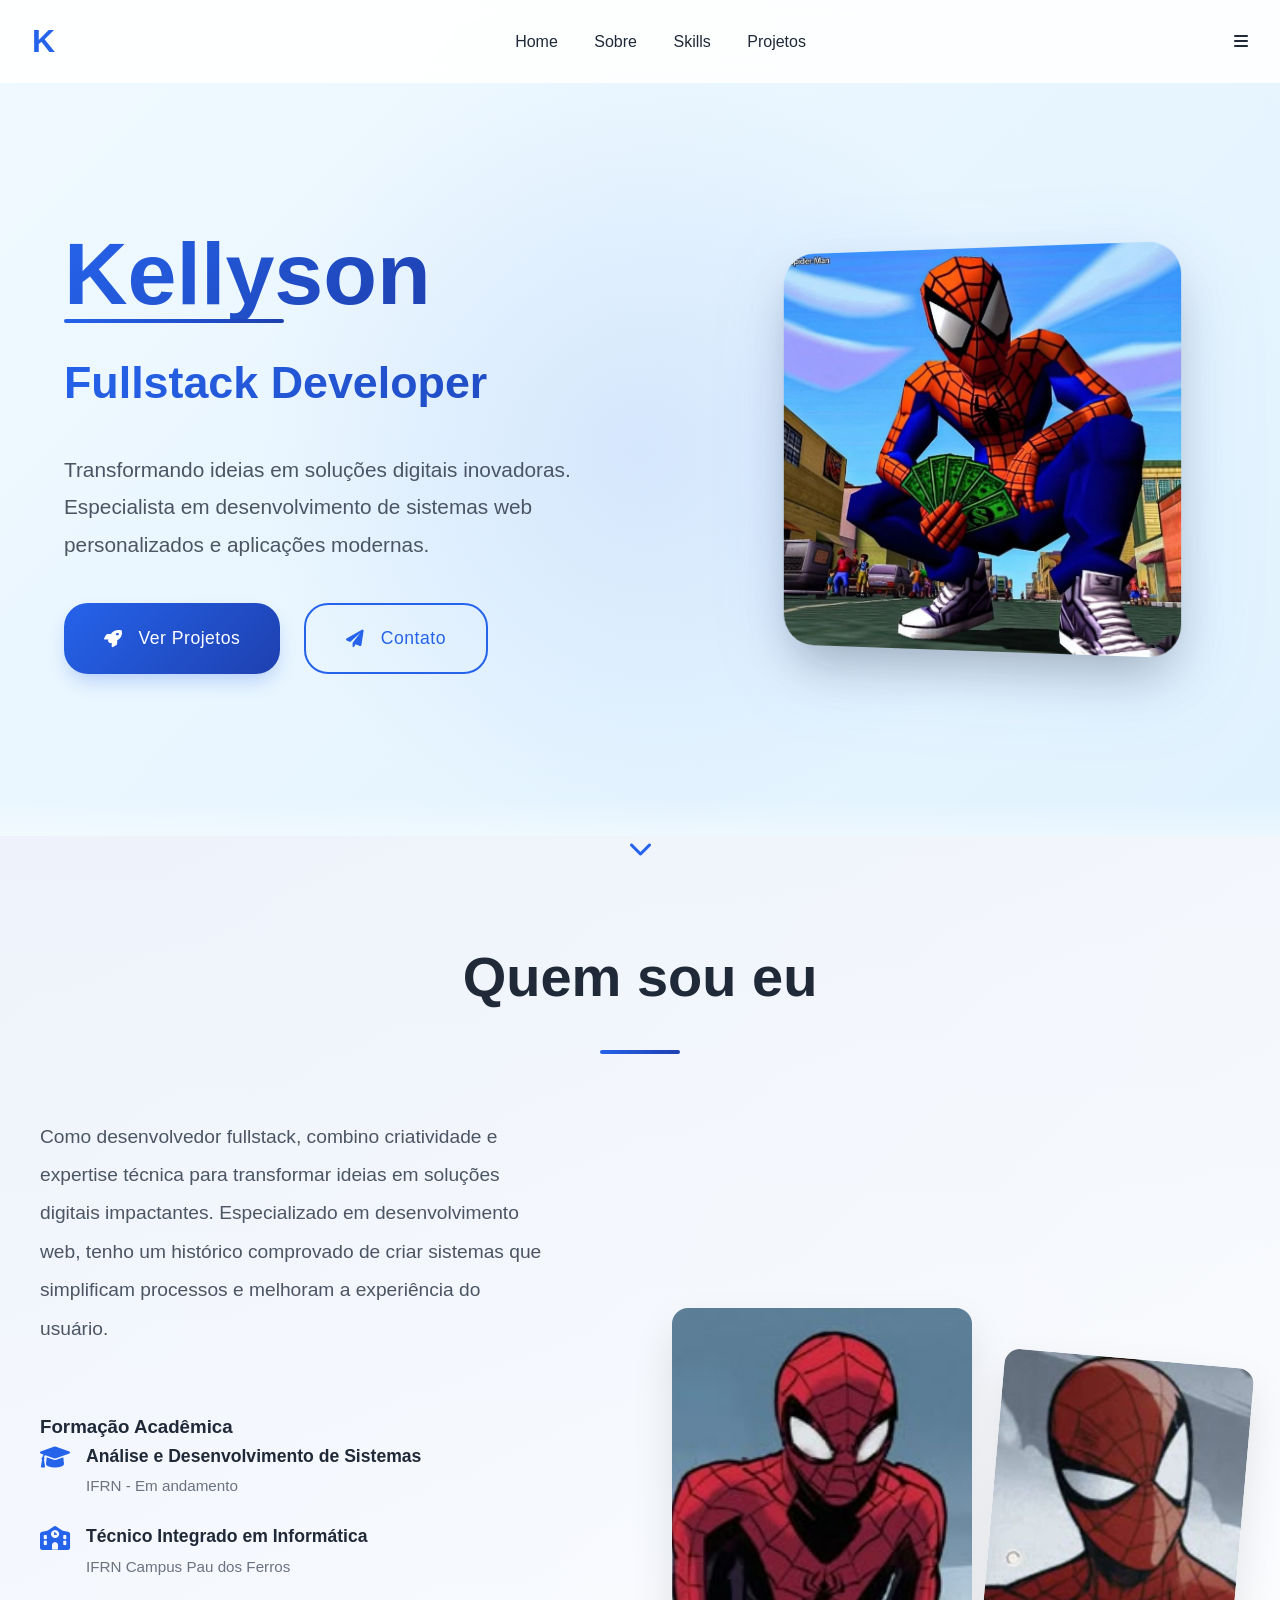
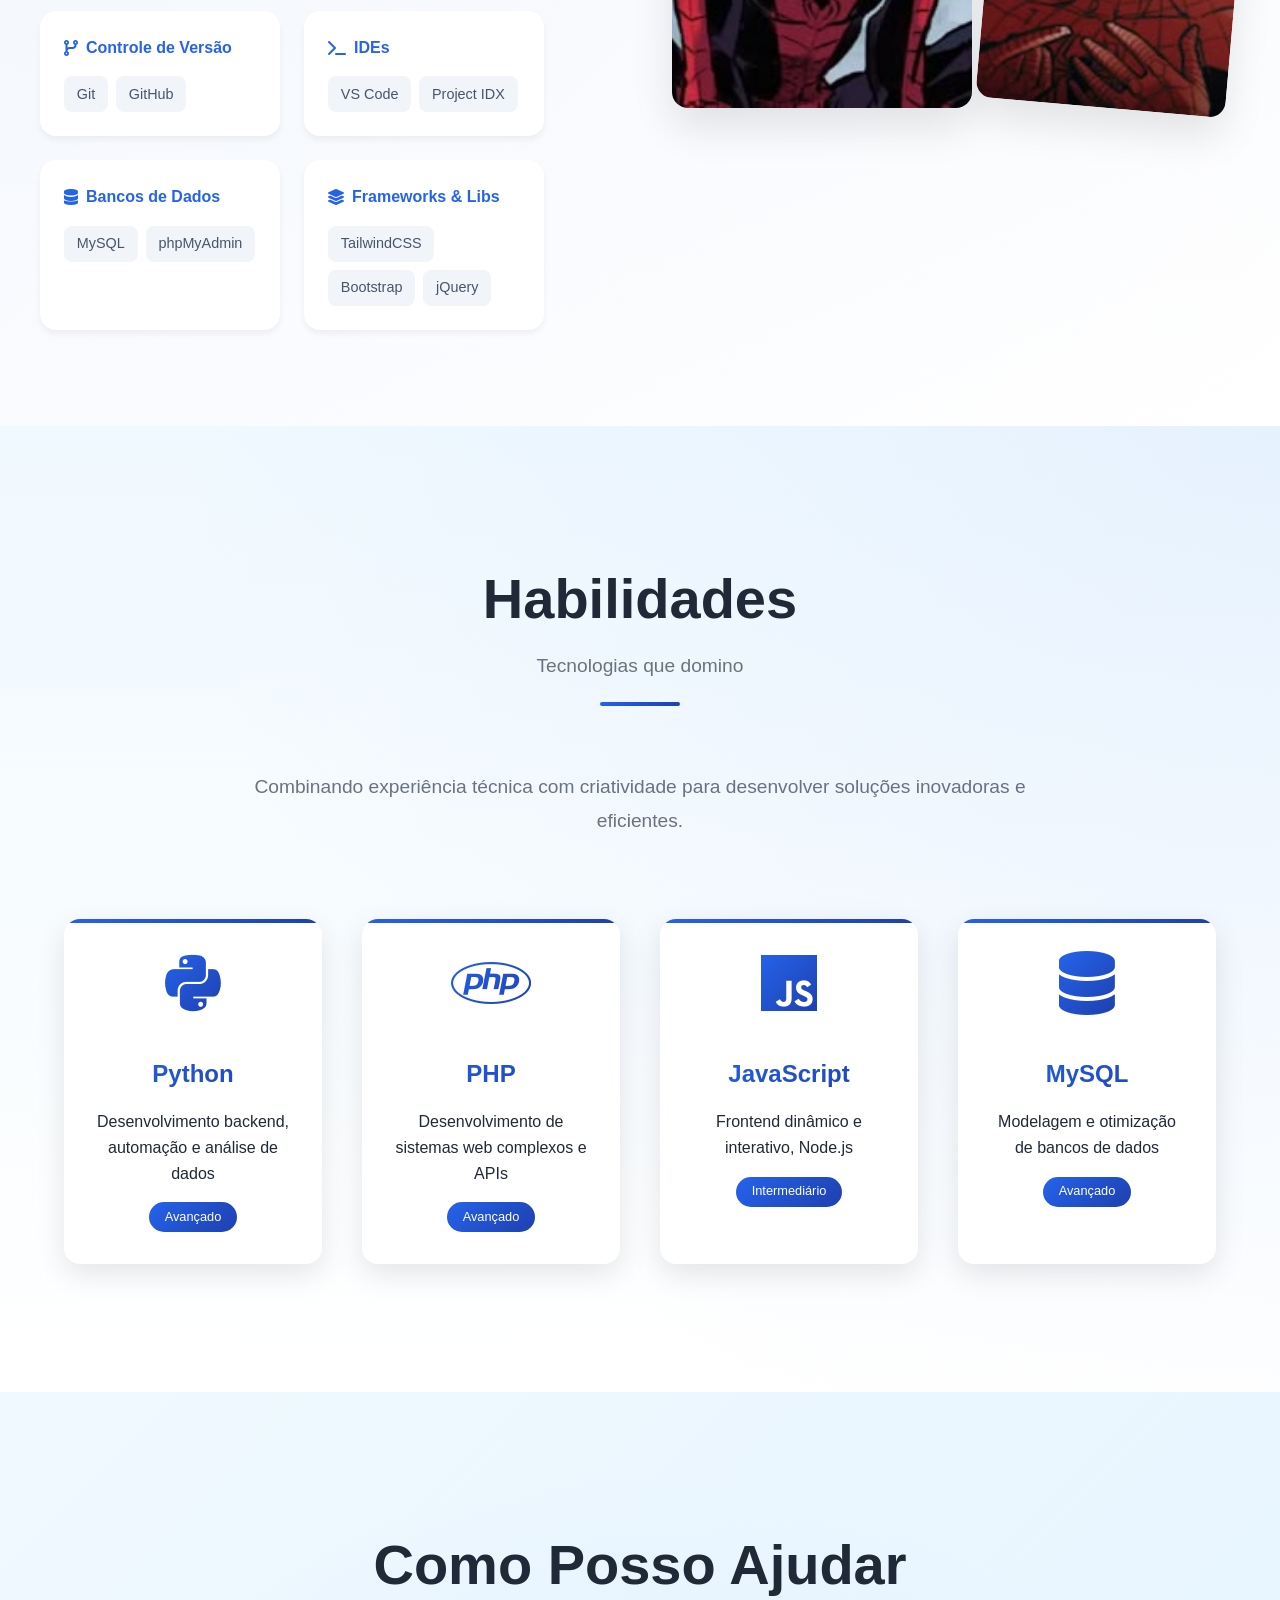
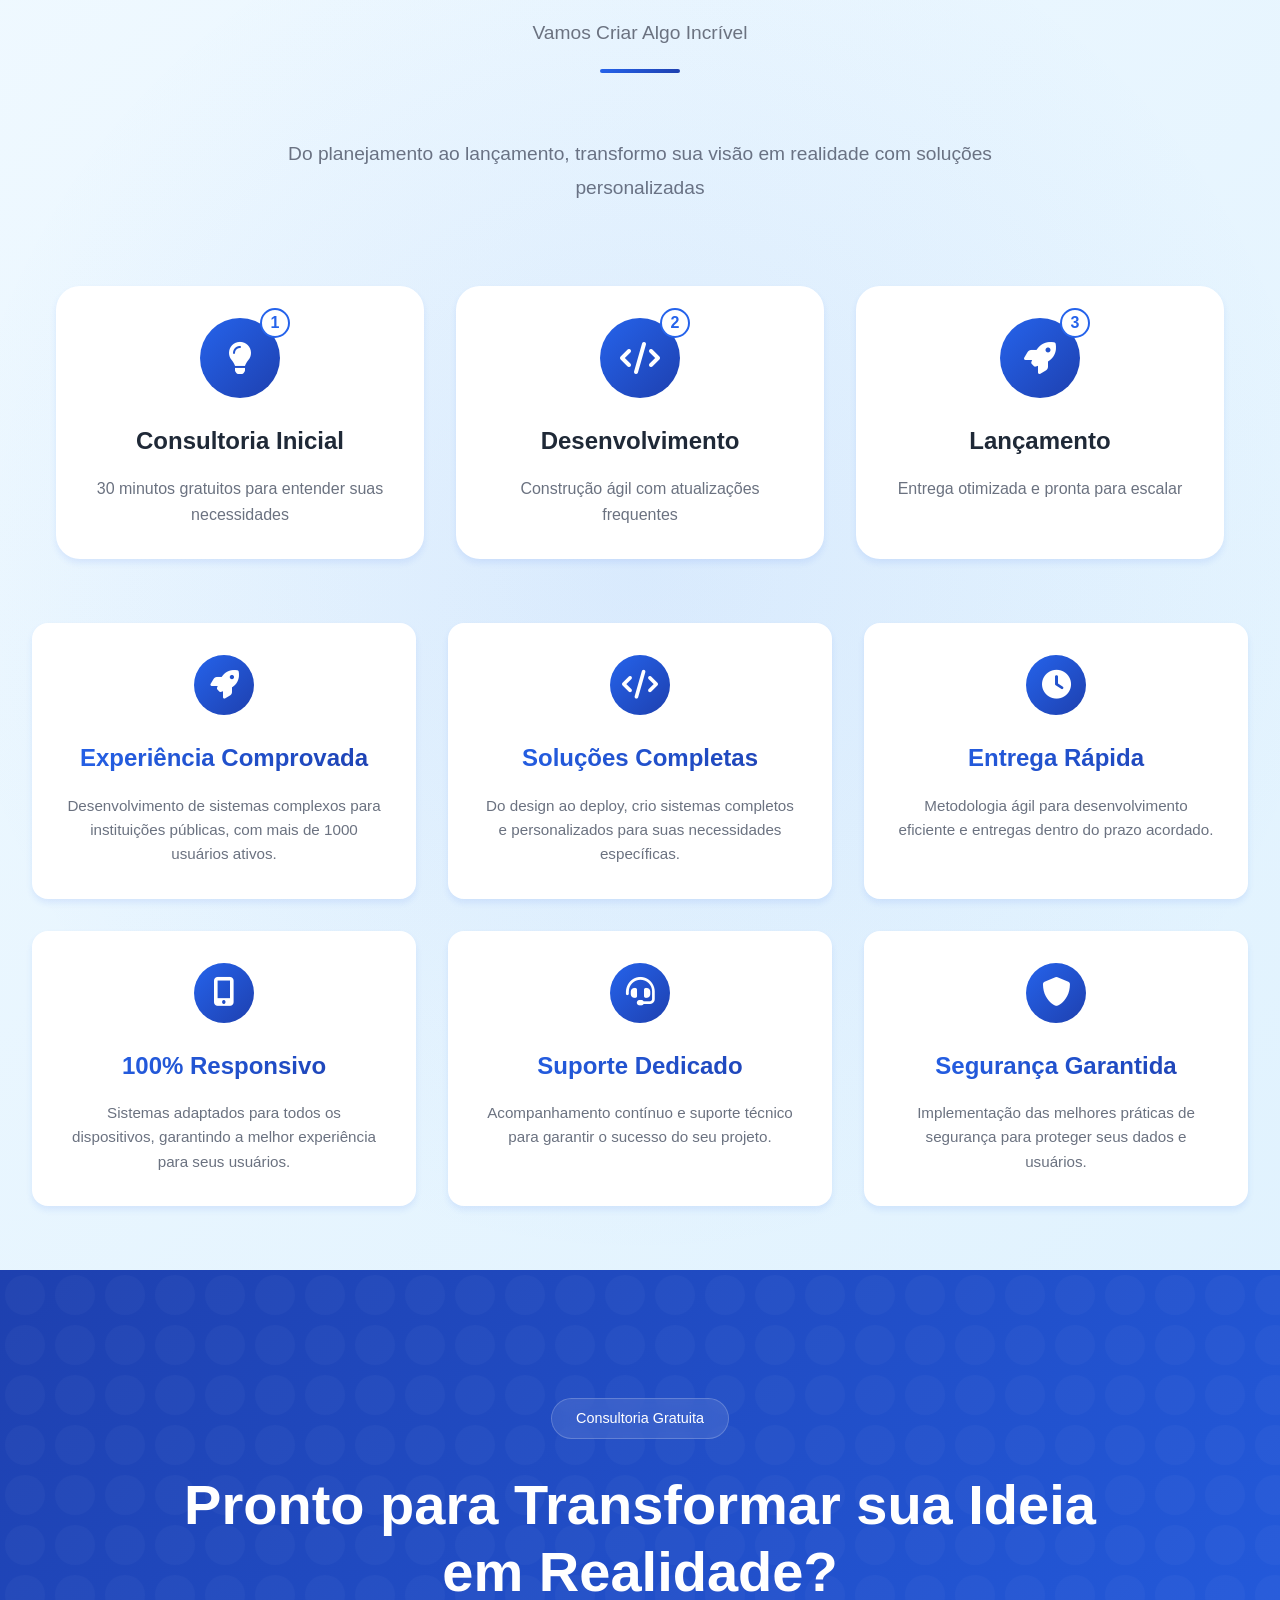
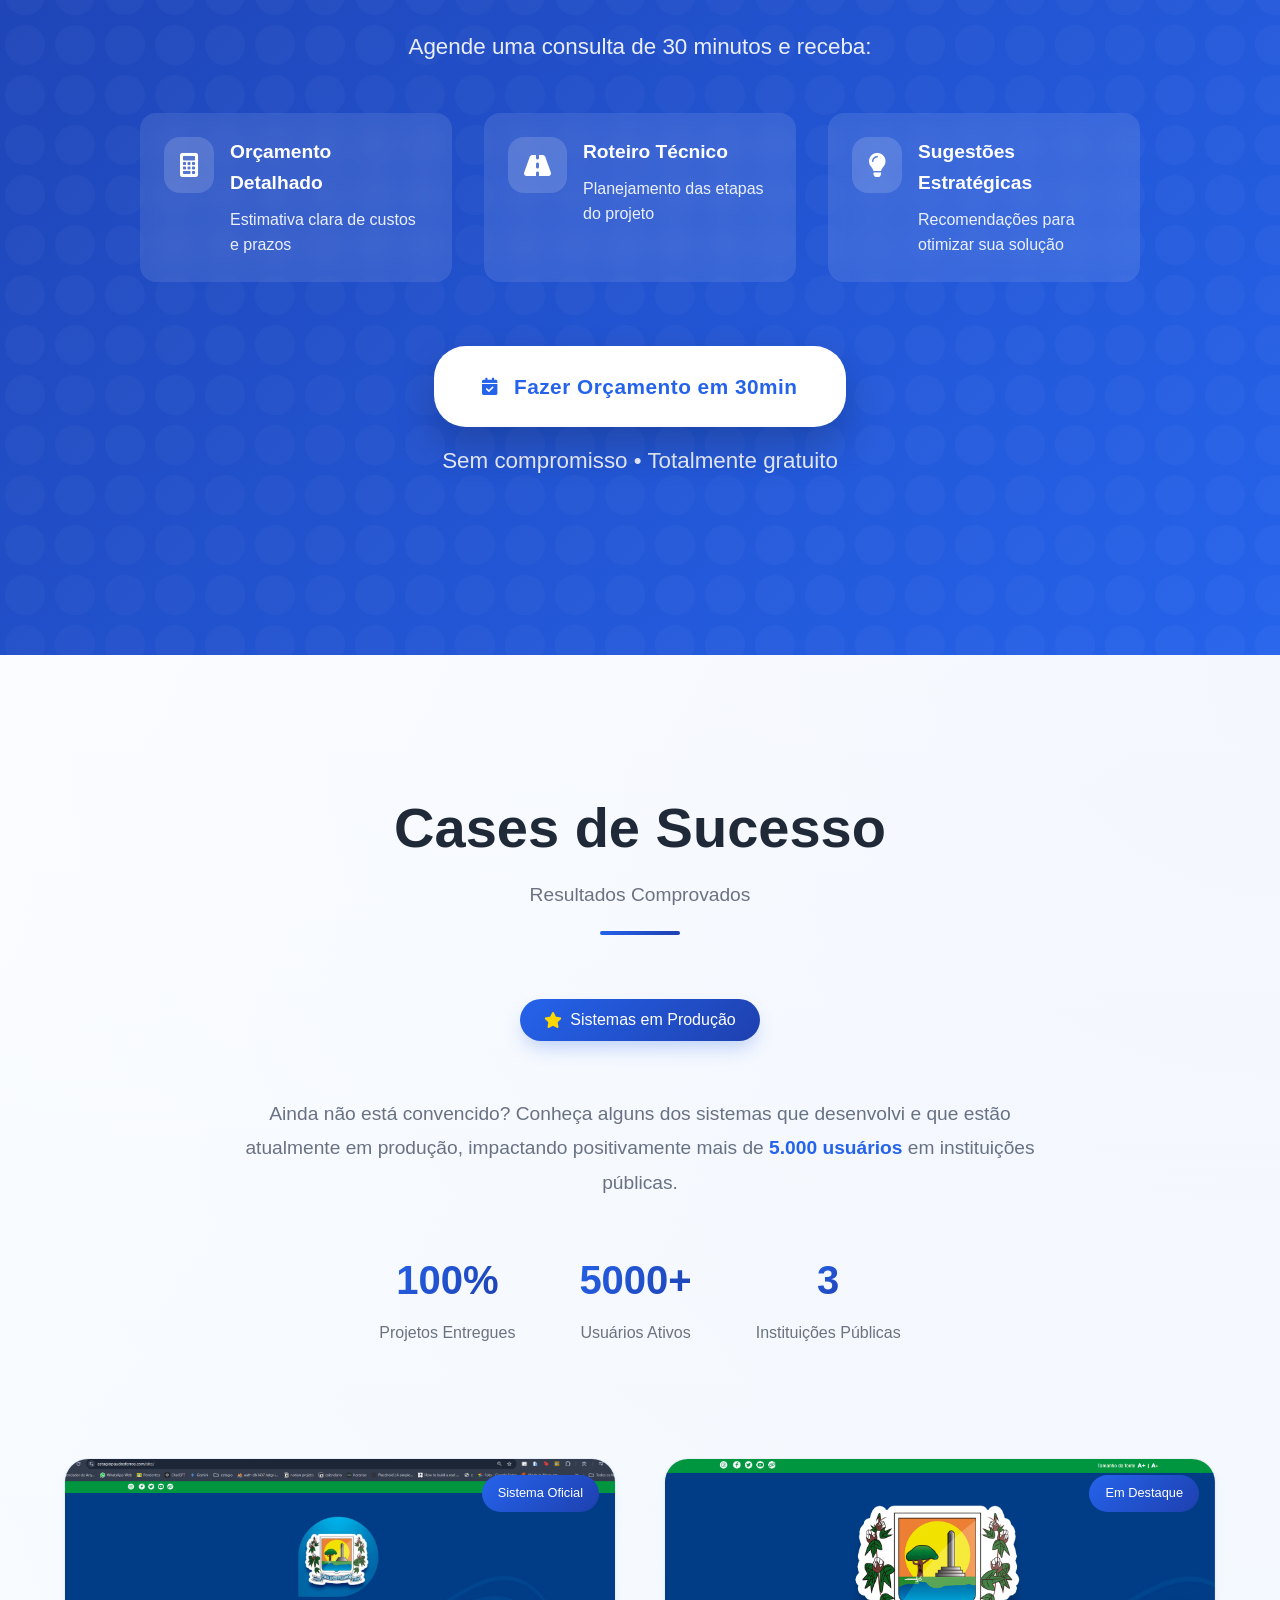
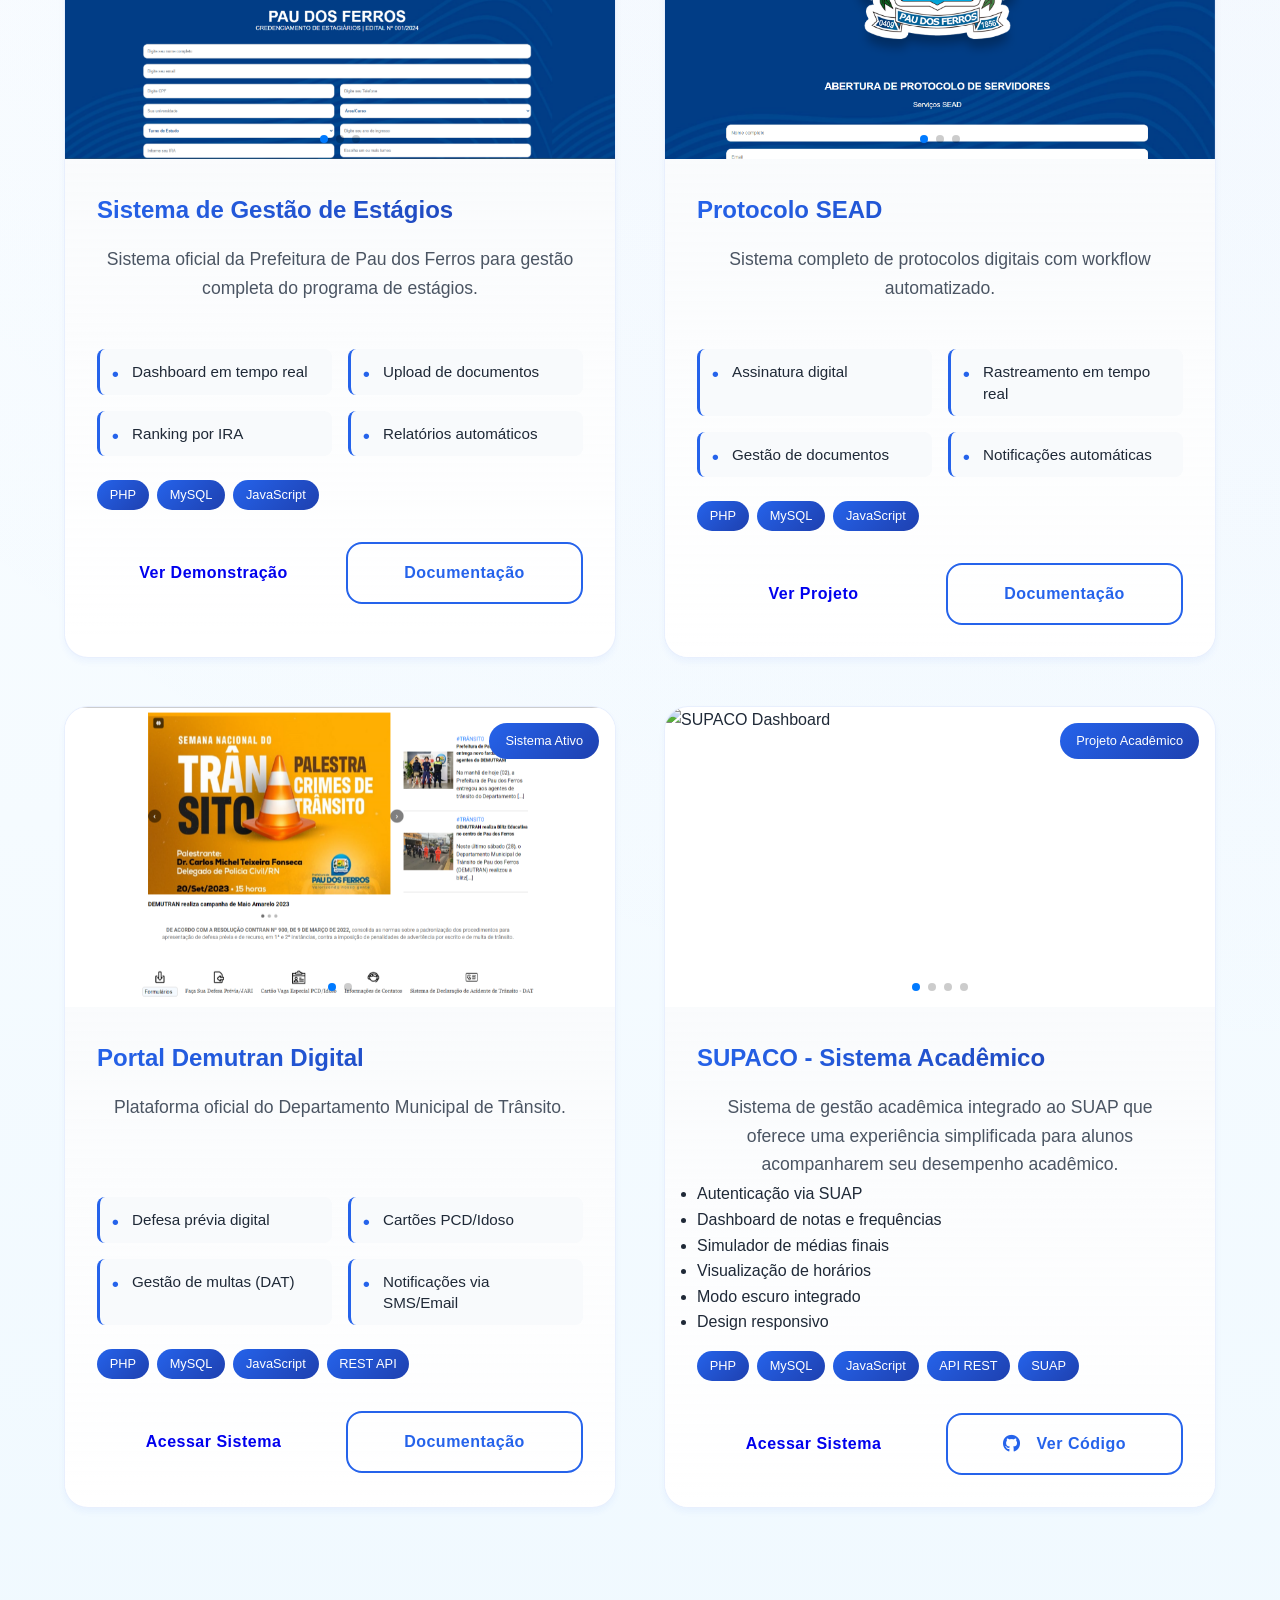
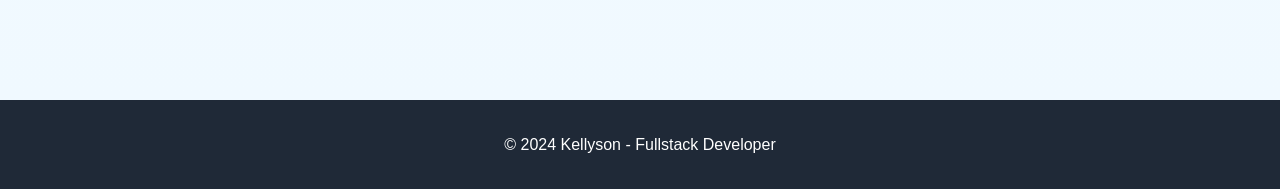
==== index.html @ 5d7ca246 "remove unused images and script files from the portfolio" ====
<!DOCTYPE html>
<html lang="pt-BR">
<head>
    <meta charset="UTF-8">
    <meta name="viewport" content="width=device-width, initial-scale=1.0">
    <title>Kellyson - Fullstack Developer</title>
    <link rel="stylesheet" href="styles.css">
    <link href="https://unpkg.com/aos@2.3.1/dist/aos.css" rel="stylesheet">
    <link rel="stylesheet" href="https://cdnjs.cloudflare.com/ajax/libs/font-awesome/6.0.0/css/all.min.css">
    <link rel="stylesheet" href="https://cdn.jsdelivr.net/npm/swiper@10/swiper-bundle.min.css" />
</head>
<body>
    <nav class="navbar">
        <div class="nav-logo">K</div>
        <div class="nav-links">
            <a href="#home">Home</a>
            <a href="#about">Sobre</a>
            <a href="#skills">Skills</a>
            <a href="#projects">Projetos</a>
        </div>
        <div class="menu-btn"><i class="fas fa-bars"></i></div>
    </nav>

    <section id="home" class="hero">
        <div class="hero-content" data-aos="fade-right">
            <h1>Kellyson</h1>
            <h2>Fullstack Developer</h2>
            <p>
                Transformando ideias em soluções digitais inovadoras. 
                Especialista em desenvolvimento de sistemas web personalizados 
                e aplicações modernas.
            </p>
            <div class="hero-buttons">
                <a href="#projects" class="btn btn-primary">
                    <i class="fas fa-rocket"></i>
                    Ver Projetos
                </a>
                <a href="#contact" class="btn btn-outline">
                    <i class="fas fa-paper-plane"></i>
                    Contato
                </a>
            </div>
        </div>
        <div class="hero-image" data-aos="fade-left">
            <img src="img/image copy.png" alt="Developer Illustration">
        </div>
        <div class="scroll-hint">
            <i class="fas fa-chevron-down"></i>
        </div>
    </section>

    <section id="about" class="about-section" data-aos="fade-up">
        <h2 class="section-title">Quem sou eu</h2>
        <div class="about-container">
            <div class="about-content">
                <p class="about-text">
                    Como desenvolvedor fullstack, combino criatividade e expertise técnica para transformar ideias em 
                    soluções digitais impactantes. Especializado em desenvolvimento web, tenho um histórico 
                    comprovado de criar sistemas que simplificam processos e melhoram a experiência do usuário.
                </p>

                <div class="education">
                    <h3>Formação Acadêmica</h3>
                    <ul class="education-list">
                        <li class="education-item">
                            <i class="fas fa-graduation-cap"></i>
                            <div class="education-info">
                                <h4>Análise e Desenvolvimento de Sistemas</h4>
                                <p>IFRN - Em andamento</p>
                            </div>
                        </li>
                        <li class="education-item">
                            <i class="fas fa-school"></i>
                            <div class="education-info">
                                <h4>Técnico Integrado em Informática</h4>
                                <p>IFRN Campus Pau dos Ferros</p>
                            </div>
                        </li>
                    </ul>
                </div>

                <div class="tools-grid">
                    <div class="tools-category">
                        <h4><i class="fas fa-code-branch"></i> Controle de Versão</h4>
                        <ul class="tools-list">
                            <li>Git</li>
                            <li>GitHub</li>
                        </ul>
                    </div>

                    <div class="tools-category">
                        <h4><i class="fas fa-terminal"></i> IDEs</h4>
                        <ul class="tools-list">
                            <li>VS Code</li>
                            <li>Project IDX</li>
                        </ul>
                    </div>

                    <div class="tools-category">
                        <h4><i class="fas fa-database"></i> Bancos de Dados</h4>
                        <ul class="tools-list">
                            <li>MySQL</li>
                            <li>phpMyAdmin</li>
                        </ul>
                    </div>

                    <div class="tools-category">
                        <h4><i class="fas fa-layer-group"></i> Frameworks & Libs</h4>
                        <ul class="tools-list">
                            <li>TailwindCSS</li>
                            <li>Bootstrap</li>
                            <li>jQuery</li>
                        </ul>
                    </div>
                </div>
            </div>

            <div class="profile-images" data-aos="fade-left">
                <img src="img/1c4f073cdf23c11ce234abf416ec2a87.jpg" alt="Kellyson Profile" class="profile-image">
                <img src="img/1eff530e292d13cb4088062614b9eed8.jpg" alt="Kellyson Working" class="profile-image">
            </div>
        </div>
    </section>

    <section id="skills" class="section-container skills-section">
        <h2 class="section-title" data-subtitle="Tecnologias que domino">Habilidades</h2>
        <div class="section-header">
            <p class="section-description">
                Combinando experiência técnica com criatividade para desenvolver soluções inovadoras e eficientes.
            </p>
        </div>
        <div class="skills-grid">
            <div class="skill-card" data-aos="zoom-in">
                <i class="fab fa-python"></i>
                <h3>Python</h3>
                <p>Desenvolvimento backend, automação e análise de dados</p>
                <span class="skill-level">Avançado</span>
            </div>
            <div class="skill-card" data-aos="zoom-in">
                <i class="fab fa-php"></i>
                <h3>PHP</h3>
                <p>Desenvolvimento de sistemas web complexos e APIs</p>
                <span class="skill-level">Avançado</span>
            </div>
            <div class="skill-card" data-aos="zoom-in">
                <i class="fab fa-js"></i>
                <h3>JavaScript</h3>
                <p>Frontend dinâmico e interativo, Node.js</p>
                <span class="skill-level">Intermediário</span>
            </div>
            <div class="skill-card" data-aos="zoom-in">
                <i class="fas fa-database"></i>
                <h3>MySQL</h3>
                <p>Modelagem e otimização de bancos de dados</p>
                <span class="skill-level">Avançado</span>
            </div>
        </div>
    </section>

    
    <section id="hire" class="section-container hire-section" data-aos="fade-up">
        <div class="section-header">
            <h2 class="section-title" data-subtitle="Vamos Criar Algo Incrível">Como Posso Ajudar</h2>
            <p class="section-description">
                Do planejamento ao lançamento, transformo sua visão em realidade com soluções personalizadas
            </p>
        </div>
        
        <div class="workflow-steps">
            <div class="step-card" data-aos="fade-up">
                <div class="step-icon">
                    <i class="fas fa-lightbulb"></i>
                    <span class="step-number">1</span>
                </div>
                <h3>Consultoria Inicial</h3>
                <p>30 minutos gratuitos para entender suas necessidades</p>
            </div>

            <div class="step-card" data-aos="fade-up" data-aos-delay="100">
                <div class="step-icon">
                    <i class="fas fa-code"></i>
                    <span class="step-number">2</span>
                </div>
                <h3>Desenvolvimento</h3>
                <p>Construção ágil com atualizações frequentes</p>
            </div>

            <div class="step-card" data-aos="fade-up" data-aos-delay="200">
                <div class="step-icon">
                    <i class="fas fa-rocket"></i>
                    <span class="step-number">3</span>
                </div>
                <h3>Lançamento</h3>
                <p>Entrega otimizada e pronta para escalar</p>
            </div>
        </div>
        
        <div class="benefits-grid">
            <div class="benefit-card" data-aos="fade-up" data-aos-delay="100">
                <div class="benefit-icon">
                    <i class="fas fa-rocket"></i>
                </div>
                <h3 class="benefit-title">Experiência Comprovada</h3>
                <p class="benefit-text">
                    Desenvolvimento de sistemas complexos para instituições públicas,
                    com mais de 1000 usuários ativos.
                </p>
            </div>
            
            <div class="benefit-card" data-aos="fade-up" data-aos-delay="200">
                <div class="benefit-icon">
                    <i class="fas fa-code"></i>
                </div>
                <h3 class="benefit-title">Soluções Completas</h3>
                <p class="benefit-text">
                    Do design ao deploy, crio sistemas completos e personalizados
                    para suas necessidades específicas.
                </p>
            </div>

            <div class="benefit-card" data-aos="fade-up" data-aos-delay="300">
                <div class="benefit-icon">
                    <i class="fas fa-clock"></i>
                </div>
                <h3 class="benefit-title">Entrega Rápida</h3>
                <p class="benefit-text">
                    Metodologia ágil para desenvolvimento eficiente e
                    entregas dentro do prazo acordado.
                </p>
            </div>

            <div class="benefit-card" data-aos="fade-up" data-aos-delay="400">
                <div class="benefit-icon">
                    <i class="fas fa-mobile-alt"></i>
                </div>
                <h3 class="benefit-title">100% Responsivo</h3>
                <p class="benefit-text">
                    Sistemas adaptados para todos os dispositivos,
                    garantindo a melhor experiência para seus usuários.
                </p>
            </div>
            
            <div class="benefit-card" data-aos="fade-up" data-aos-delay="500">
                <div class="benefit-icon">
                    <i class="fas fa-headset"></i>
                </div>
                <h3 class="benefit-title">Suporte Dedicado</h3>
                <p class="benefit-text">
                    Acompanhamento contínuo e suporte técnico
                    para garantir o sucesso do seu projeto.
                </p>
            </div>
            
            <div class="benefit-card" data-aos="fade-up" data-aos-delay="600">
                <div class="benefit-icon">
                    <i class="fas fa-shield-alt"></i>
                </div>
                <h3 class="benefit-title">Segurança Garantida</h3>
                <p class="benefit-text">
                    Implementação das melhores práticas de segurança
                    para proteger seus dados e usuários.
                </p>
            </div>
        </div>
    </section>

    <section class="final-cta" data-aos="fade-up">
        <div class="final-cta-container">
            <span class="highlight-badge">Consultoria Gratuita</span>
            <h2>Pronto para Transformar sua Ideia em Realidade?</h2>
            <p>Agende uma consulta de 30 minutos e receba:</p>
            
            <div class="cta-benefits">
                <div class="cta-benefit-item">
                    <i class="fas fa-calculator"></i>
                    <div class="benefit-text">
                        <h4>Orçamento Detalhado</h4>
                        <p>Estimativa clara de custos e prazos</p>
                    </div>
                </div>
                <div class="cta-benefit-item">
                    <i class="fas fa-road"></i>
                    <div class="benefit-text">
                        <h4>Roteiro Técnico</h4>
                        <p>Planejamento das etapas do projeto</p>
                    </div>
                </div>
                <div class="cta-benefit-item">
                    <i class="fas fa-lightbulb"></i>
                    <div class="benefit-text">
                        <h4>Sugestões Estratégicas</h4>
                        <p>Recomendações para otimizar sua solução</p>
                    </div>
                </div>
            </div>

            <div class="cta-actions">
                <a href="#contact" class="btn btn-cta">
                    <i class="fas fa-calendar-check"></i>
                    Fazer Orçamento em 30min
                </a>
                <p class="cta-note">Sem compromisso • Totalmente gratuito</p>
            </div>
        </div>
        <div class="cta-decoration"></div>
    </section>

    <section id="projects" class="section-container projects-section">
        <h2 class="section-title" data-aos="fade-up" data-subtitle="Resultados Comprovados">
            Cases de Sucesso
        </h2>
        <div class="section-header">
            <span class="proof-badge" data-aos="fade-up" data-aos-delay="100">
                <i class="fas fa-star"></i>
                Sistemas em Produção
            </span>
            <p class="section-description">
                Ainda não está convencido? Conheça alguns dos sistemas que desenvolvi e que estão 
                atualmente em produção, impactando positivamente mais de <strong>5.000 usuários</strong> 
                em instituições públicas.
            </p>
            <div class="proof-metrics" data-aos="fade-up" data-aos-delay="200">
                <div class="metric">
                    <span class="metric-number">100%</span>
                    <span class="metric-label">Projetos Entregues</span>
                </div>
                <div class="metric">
                    <span class="metric-number">5000+</span>
                    <span class="metric-label">Usuários Ativos</span>
                </div>
                <div class="metric">
                    <span class="metric-number">3</span>
                    <span class="metric-label">Instituições Públicas</span>
                </div>
            </div>
        </div>
        <div class="projects-grid">
            <!-- Sistema de Estágios -->
            <div class="project-card" data-aos="fade-up">
                <span class="project-badge">Sistema Oficial</span>
                <div class="project-media">
                    <div class="swiper projectSwiper">
                        <div class="swiper-wrapper">
                            <div class="swiper-slide">
                                <img src="img/cadastro_estagios.png" alt="Cadastro Estágios">
                            </div>
                            <div class="swiper-slide">
                                <img src="img/gerenciamento_estagio.png" alt="Gerenciamento Estágio">
                            </div>
                            <div class="swiper-slide">
                                <img src="img/Estatísticas.png" alt="Estatísticas">
                            </div>
                        </div>
                        <div class="swiper-pagination"></div>
                    </div>
                </div>
                
                <div class="project-content">
                    <h3>Sistema de Gestão de Estágios</h3>
                    <p class="project-description">
                        Sistema oficial da Prefeitura de Pau dos Ferros para gestão completa do programa de estágios.
                    </p>
                    <ul class="feature-list">
                        <li>Dashboard em tempo real</li>
                        <li>Upload de documentos</li>
                        <li>Ranking por IRA</li>
                        <li>Relatórios automáticos</li>
                    </ul>
                    <div class="project-techs">
                        <span>PHP</span>
                        <span>MySQL</span>
                        <span>JavaScript</span>
                    </div>
                    <div class="project-links">
                        <a href="#" class="btn">Ver Demonstração</a>
                        <a href="#" class="btn btn-outline">Documentação</a>
                    </div>
                </div>
            </div>

            <div class="divider"></div>

            <!-- Protocolo SEAD -->
            <div class="project-card" data-aos="fade-up">
                <span class="project-badge">Em Destaque</span>
                <div class="project-media">
                    <div class="swiper projectSwiper">
                        <div class="swiper-wrapper">
                            <div class="swiper-slide">
                                <img src="img/cadastro_protocolo.png" alt="Cadastro Protocolo">
                            </div>
                            <div class="swiper-slide">
                                <img src="img/Detalhes_protocolo.png" alt="Detalhes Protocolo">
                            </div>
                            <div class="swiper-slide">
                                <img src="img/gerenciamento_protocolos.png" alt="Gerenciamento Protocolos">
                            </div>
                        </div>
                        <div class="swiper-pagination"></div>
                    </div>
                </div>
                
                <div class="project-content">
                    <h3>Protocolo SEAD</h3>
                    <p class="project-description">
                        Sistema completo de protocolos digitais com workflow automatizado.
                    </p>
                    <ul class="feature-list">
                        <li>Assinatura digital</li>
                        <li>Rastreamento em tempo real</li>
                        <li>Gestão de documentos</li>
                        <li>Notificações automáticas</li>
                    </ul>
                    <div class="project-techs">
                        <span>PHP</span>
                        <span>MySQL</span>
                        <span>JavaScript</span>
                    </div>
                    <div class="project-links">
                        <a href="https://protocolosead.com/protocolo" target="_blank" class="btn">Ver Projeto</a>
                        <a href="#" class="btn btn-outline">Documentação</a>
                    </div>
                </div>
            </div>

            <div class="divider"></div>

            <!-- Demutran -->
            <div class="project-card" data-aos="fade-up">
                <span class="project-badge">Sistema Ativo</span>
                <div class="project-media">
                    <div class="swiper projectSwiper">
                        <div class="swiper-wrapper">
                            <div class="swiper-slide">
                                <img src="img/gerenciamento_demutran.png" alt="Demutran">
                            </div>
                            <div class="swiper-slide">
                                <img src="img/gerenciamento_demutran2.png" alt="Demutran Dashboard">
                            </div>
                        </div>
                        <div class="swiper-pagination"></div>
                    </div>
                </div>
                
                <div class="project-content">
                    <h3>Portal Demutran Digital</h3>
                    <p class="project-description">
                        Plataforma oficial do Departamento Municipal de Trânsito.
                    </p>
                    <ul class="feature-list">
                        <li>Defesa prévia digital</li>
                        <li>Cartões PCD/Idoso</li>
                        <li>Gestão de multas (DAT)</li>
                        <li>Notificações via SMS/Email</li>
                    </ul>
                    <div class="project-techs">
                        <span>PHP</span>
                        <span>MySQL</span>
                        <span>JavaScript</span>
                        <span>REST API</span>
                    </div>
                    <div class="project-links">
                        <a href="http://demutranpaudosferros.com.br" target="_blank" class="btn">Acessar Sistema</a>
                        <a href="#" class="btn btn-outline">Documentação</a>
                    </div>
                </div>
            </div>

            <div class="divider"></div>

            <!-- SUPACO -->
            <div class="project-card" data-aos="fade-up">
                <span class="project-badge">Projeto Acadêmico</span>
                <div class="project-media">
                    <div class="swiper projectSwiper">
                        <div class="swiper-wrapper">
                            <div class="swiper-slide">
                                <img src="https://github.com/user-attachments/assets/c6fd1065-6035-4038-be0c-03a9ad96d670" alt="SUPACO Dashboard">
                            </div>
                            <div class="swiper-slide">
                                <img src="https://github.com/user-attachments/assets/dd58ac42-cbe3-4346-b351-3aa6228f62e0" alt="SUPACO Horários">
                            </div>
                            <div class="swiper-slide">
                                <img src="https://github.com/user-attachments/assets/5a17c98d-9b9f-47d3-af4c-cdcc5e2ffeb9" alt="SUPACO Features">
                            </div>
                            <div class="swiper-slide">
                                <img src="https://github.com/user-attachments/assets/659603f3-6bca-48cd-bea6-6e18f8d554a8" alt="SUPACO Mobile">
                            </div>
                        </div>
                        <div class="swiper-pagination"></div>
                    </div>
                </div>
                
                <div class="project-content">
                    <h3>SUPACO - Sistema Acadêmico</h3>
                    <p class="project-description">
                        Sistema de gestão acadêmica integrado ao SUAP que oferece uma experiência simplificada para alunos
                        acompanharem seu desempenho acadêmico.
                    </p>
                    <ul class "feature-list">
                        <li>Autenticação via SUAP</li>
                        <li>Dashboard de notas e frequências</li>
                        <li>Simulador de médias finais</li>
                        <li>Visualização de horários</li>
                        <li>Modo escuro integrado</li>
                        <li>Design responsivo</li>
                    </ul>
                    <div class="project-techs">
                        <span>PHP</span>
                        <span>MySQL</span>
                        <span>JavaScript</span>
                        <span>API REST</span>
                        <span>SUAP</span>
                    </div>
                    <div class="project-links">
                        <a href="http://suap2.estagiopaudosferros.com" target="_blank" class="btn">Acessar Sistema</a>
                        <a href="https://github.com/seu-usuario/IF-calc" target="_blank" class="btn btn-outline">
                            <i class="fab fa-github"></i> Ver Código
                        </a>
                    </div>
                </div>
            </div>

        </div>
    </section>

    <footer>
        <p>&copy; 2024 Kellyson - Fullstack Developer</p>
    </footer>

    <script src="https://unpkg.com/aos@2.3.1/dist/aos.js"></script>
    <script src="https://cdn.jsdelivr.net/npm/swiper@10/swiper-bundle.min.js"></script>
    <script src="script.js"></script>
</body>
</html>
---- styles.css ----
:root {
  --primary-color: #2563eb;
  --secondary-color: #1e40af;
  --text-color: #1f2937;
  --bg-color: #ffffff;
  --gradient: linear-gradient(135deg, #2563eb 0%, #1e40af 100%);
}

* {
  margin: 0;
  padding: 0;
  box-sizing: border-box;
}

body {
  font-family: "Inter", sans-serif;
  color: var(--text-color);
  line-height: 1.6;
}

.navbar {
  position: fixed;
  width: 100%;
  padding: 1rem 2rem;
  background: rgba(255, 255, 255, 0.9);
  backdrop-filter: blur(10px);
  display: flex;
  justify-content: space-between;
  align-items: center;
  z-index: 1000;
}

.nav-logo {
  font-size: 2rem;
  font-weight: bold;
  color: var(--primary-color);
}

.nav-links a {
  margin-left: 2rem;
  text-decoration: none;
  color: var(--text-color);
  font-weight: 500;
  transition: color 0.3s;
}

.nav-links a:hover {
  color: var(--primary-color);
}

.hero {
  min-height: 100vh;
  display: grid;
  grid-template-columns: 1.2fr 0.8fr;
  align-items: center;
  background: linear-gradient(135deg, #f0f9ff 0%, #e0f2fe 100%);
  position: relative;
  overflow: hidden;
  padding: 4rem;
  gap: 2rem;
}

.hero::before {
  content: "";
  position: absolute;
  width: 100%;
  height: 100%;
  background-image: radial-gradient(
    circle at 50% 50%,
    rgba(37, 99, 235, 0.1) 0%,
    transparent 50%
  );
  animation: pulse 8s infinite;
}

.hero::after {
  content: "";
  position: absolute;
  bottom: 0;
  left: 0;
  width: 100%;
  height: 100px;
  background: linear-gradient(to top, var(--bg-color) 0%, transparent 100%);
}

.hero-content {
  position: relative;
  z-index: 2;
  text-align: left;
}

.hero-content h1 {
  font-size: 5.5rem;
  font-weight: 800;
  margin-bottom: 1.5rem;
  line-height: 1.1;
  background: var(--gradient);
  -webkit-background-clip: text;
  -webkit-text-fill-color: transparent;
  position: relative;
  display: inline-block;
}

.hero-content h1::after {
  content: "";
  position: absolute;
  bottom: 0;
  left: 0;
  width: 60%;
  height: 4px;
  background: var(--gradient);
  border-radius: 2px;
}

.hero-content h2 {
  font-size: 2.8rem;
  background: var(--gradient);
  -webkit-background-clip: text;
  -webkit-text-fill-color: transparent;
  margin-bottom: 2rem;
  font-weight: 600;
}

.hero-content p {
  font-size: 1.3rem;
  color: #4b5563;
  margin-bottom: 2.5rem;
  max-width: 600px;
  line-height: 1.8;
}

.hero-image {
  position: relative;
  width: 100%;
  height: 100%;
  display: flex;
  align-items: center;
  justify-content: center;
  z-index: 2;
}

.hero-image img {
  max-width: 90%;
  height: auto;
  object-fit: contain;
  filter: drop-shadow(0 20px 40px rgba(37, 99, 235, 0.1));
  animation: float 6s ease-in-out infinite;
  margin-left: -2rem;
  border-radius: 2rem;
  box-shadow: 0 25px 50px -12px rgba(0, 0, 0, 0.25);
  transform: perspective(1000px) rotateY(-10deg);
  transition: transform 0.5s ease;
}

.hero-image img:hover {
  transform: perspective(1000px) rotateY(0deg);
}

@keyframes float {
  0% {
    transform: translateY(0px);
  }
  50% {
    transform: translateY(-20px);
  }
  100% {
    transform: translateY(0px);
  }
}

.hero-buttons {
  display: flex;
  gap: 1.5rem;
  margin-top: 2.5rem;
}

.hero-buttons .btn {
  padding: 1.2rem 2.5rem;
  font-weight: 500;
  font-size: 1.1rem;
  transition: all 0.3s ease;
  position: relative;
  overflow: hidden;
  display: inline-flex;
  align-items: center;
  justify-content: center;
  border-radius: 1.5rem;
  letter-spacing: 0.5px;
}

.btn {
  position: relative;
  overflow: hidden;
  transition: all 0.3s ease;
  z-index: 1;
}

.btn::before {
  content: "";
  position: absolute;
  top: 0;
  left: 0;
  width: 0;
  height: 100%;
  background: rgba(255, 255, 255, 0.1);
  transition: width 0.3s ease;
  z-index: -1;
}

.btn:hover::before {
  width: 100%;
}

.btn-primary {
  background: var(--gradient);
  color: white;
  border: none;
  box-shadow: 0 10px 20px -5px rgba(37, 99, 235, 0.5);
}

.btn-primary:hover {
  transform: translateY(-5px);
  box-shadow: 0 15px 25px -5px rgba(37, 99, 235, 0.6);
}

.btn-outline {
  background: transparent;
  color: var(--primary-color);
  border: 2px solid var(--primary-color);
  position: relative;
  overflow: hidden;
}

.btn-outline::before {
  content: "";
  position: absolute;
  top: 0;
  left: -100%;
  width: 100%;
  height: 100%;
  background: var(--gradient);
  transition: transform 0.5s ease;
  z-index: -1;
}

.btn-outline:hover::before {
  transform: translateX(100%);
}

.btn-outline:hover {
  background: var(--gradient);
  color: white;
  border-color: transparent;
  transform: translateY(-2px);
}

.btn i {
  margin-right: 0.5rem;
  font-size: 1.1rem;
}

.scroll-hint {
  position: absolute;
  bottom: 2rem;
  left: 50%;
  transform: translateX(-50%);
  color: var(--primary-color);
  font-size: 1.5rem;
  animation: bounce 2s infinite;
  z-index: 1;
}

@keyframes bounce {
  0%,
  20%,
  50%,
  80%,
  100% {
    transform: translateY(0);
  }
  40% {
    transform: translateY(-20px);
  }
  60% {
    transform: translateY(-10px);
  }
}

@keyframes pulse {
  0%,
  100% {
    opacity: 0.5;
    transform: scale(1);
  }
  50% {
    opacity: 0.8;
    transform: scale(1.05);
  }
}

@media (max-width: 768px) {
  .nav-links {
    display: none;
  }

  .menu-btn {
    display: block;
  }

  .hero {
    grid-template-columns: 1fr;
    padding: 6rem 2rem 2rem;
    text-align: center;
    gap: 3rem;
  }

  .hero-content {
    text-align: center;
  }

  .hero-content h1 {
    font-size: 3.5rem;
  }

  .hero-content h1::after {
    left: 50%;
    transform: translateX(-50%);
  }

  .hero-content h2 {
    font-size: 2rem;
  }

  .hero-content p {
    font-size: 1.1rem;
    margin: 0 auto 2rem;
  }

  .hero-buttons {
    justify-content: center;
    flex-direction: column;
    gap: 1rem;
    padding: 0 1rem;
    align-items: stretch;
  }

  .btn {
    width: 100%;
    text-align: center;
  }

  .hero-image {
    justify-content: center;
    order: -1;
    margin-bottom: 1rem;
    margin-top: 2rem;
  }

  .hero-image img {
    max-width: 85%;
    margin-left: 0;
    border-radius: 1.5rem;
    transform: none;
  }

  .projects-grid {
    grid-template-columns: 1fr;
    max-width: 800px;
    padding: 0 1rem;
    gap: 4rem;
  }

  .project-card {
    padding: 1rem;
  }

  .project-header h3 {
    font-size: 1.5rem;
  }

  .swiper {
    height: 200px;
  }
  .scroll-hint {
    bottom: -0.8rem;
    font-size: 1.2rem;
  }
}

.skills-section,
.projects-section {
  padding: 5rem 2rem;
}

.skills-grid {
  display: grid;
  grid-template-columns: repeat(auto-fit, minmax(200px, 1fr));
  gap: 2.5rem;
  margin-top: 3rem;
  padding: 0 2rem;
}

.skill-card {
  text-align: center;
  padding: 2rem;
  background: white;
  border-radius: 1rem;
  box-shadow: 0 10px 30px rgba(0, 0, 0, 0.1);
  transition: all 0.3s ease;
  position: relative;
  overflow: hidden;
}

.skill-card::before {
  content: "";
  position: absolute;
  top: 0;
  left: 0;
  width: 100%;
  height: 4px;
  background: var(--gradient);
}

.skill-card:hover {
  transform: translateY(-10px);
  box-shadow: 0 20px 40px rgba(37, 99, 235, 0.1);
}

.skill-card i {
  font-size: 4rem;
  margin-bottom: 1.5rem;
  background: var(--gradient);
  -webkit-background-clip: text;
  -webkit-text-fill-color: transparent;
  transition: transform 0.3s;
}

.skill-card:hover i {
  transform: scale(1.1);
}

.skill-card img {
  width: 80px;
  height: 80px;
  margin-bottom: 1rem;
}

.skill-card h3 {
  font-size: 1.2rem;
  margin: 1rem 0;
  color: var(--text-color);
}

.skill-level {
  display: inline-block;
  padding: 0.3rem 1rem;
  background: var(--gradient);
  color: white;
  border-radius: 2rem;
  font-size: 0.8rem;
  margin-top: 1rem;
}

.projects-grid {
  display: grid;
  grid-template-columns: repeat(2, 1fr);
  gap: 3rem;
  padding: 2rem;
  max-width: 1400px;
  margin: 2rem auto;
}

.project-card {
  height: auto;
  background: white;
  border-radius: 1.5rem;
  overflow: hidden;
  transition: all 0.3s ease;
  border: 1px solid rgba(37, 99, 235, 0.1);
  box-shadow: 0 4px 6px rgba(37, 99, 235, 0.05);
}

.project-card:hover {
  transform: translateY(-5px);
  box-shadow: 0 20px 40px rgba(37, 99, 235, 0.1);
}

.project-media {
  position: relative;
  overflow: hidden;
  height: 300px;
}

.project-content {
  padding: 2rem;
  background: linear-gradient(to bottom, rgba(248, 250, 252, 0.8), white);
  backdrop-filter: blur(10px);
}

@media (max-width: 1024px) {
  .projects-grid {
    grid-template-columns: 1fr;
    max-width: 700px;
    margin: 2rem auto;
    gap: 3rem;
  }

  .project-card {
    display: grid;
    grid-template-columns: 1.2fr 1fr;
    align-items: center;
    padding: 0;
    min-height: 400px;
  }

  .project-media {
    height: 100%;
    border-radius: 1.5rem 0 0 1.5rem;
  }

  .project-content {
    padding: 2rem;
    height: 100%;
    display: flex;
    flex-direction: column;
    justify-content: center;
  }

  .project-description {
    font-size: 1rem;
    height: auto;
    margin-bottom: 1.5rem;
  }

  .feature-list {
    grid-template-columns: 1fr;
    gap: 0.75rem;
  }

  .project-techs {
    justify-content: flex-start;
  }
}

@media (max-width: 768px) {
  .projects-grid {
    padding: 1rem;
  }

  .project-card {
    grid-template-columns: 1fr;
    min-height: auto;
  }

  .project-media {
    height: 250px;
    border-radius: 1.5rem 1.5rem 0 0;
  }

  .project-content {
    padding: 1.5rem;
  }

  .project-description {
    text-align: left;
    -webkit-line-clamp: none;
    height: auto;
  }

  .project-links {
    flex-direction: column;
    gap: 0.75rem;
  }

  .project-links .btn {
    width: 100%;
    justify-content: center;
  }

  .project-badge {
    top: 1rem;
    right: 1rem;
    font-size: 0.75rem;
    padding: 0.4rem 0.8rem;
  }

  .swiper {
    border-radius: 1rem;
  }
}

.project-header {
  text-align: center;
  margin-bottom: 2rem;
  padding: 2rem;
  background: linear-gradient(to right, rgba(37, 99, 235, 0.05), transparent);
}

.project-header h3 {
  font-size: 2rem;
  margin-bottom: 1rem;
}

.project-description {
  font-size: 1rem;
  line-height: 1.6;
  margin-bottom: 1.5rem;
  height: 80px;
  overflow: hidden;
  text-overflow: ellipsis;
  display: -webkit-box;
  -webkit-line-clamp: 3;
  -webkit-box-orient: vertical;
  color: #4b5563;
  text-align: center;
  max-width: 700px;
  margin: 0 auto 2rem;
}

.divider {
  display: none;
}

.project-info {
  padding: 2rem;
  display: grid;
  gap: 1.5rem;
}

.project-info h3 {
  font-size: 1.5rem;
  margin-bottom: 1rem;
  color: var(--text-color);
}

.project-techs {
  display: flex;
  gap: 0.5rem;
  margin: 1rem 0;
  flex-wrap: wrap;
}

.project-techs span {
  background: var(--gradient);
  color: white;
  padding: 0.3rem 0.8rem;
  border-radius: 2rem;
  font-size: 0.8rem;
}

.project-stats {
  display: flex;
  gap: 2rem;
  margin: 1.5rem 0;
  padding-top: 1.5rem;
  border-top: 1px solid #eee;
}

.stat-item {
  display: flex;
  flex-direction: column;
  align-items: center;
}

.stat-value {
  font-size: 1.5rem;
  font-weight: bold;
  color: var(--primary-color);
}

.stat-label {
  font-size: 0.9rem;
  color: #666;
}

.project-badge {
  position: absolute;
  top: 1rem;
  right: 1rem;
  padding: 0.5rem 1rem;
  background: var(--gradient);
  color: white;
  border-radius: 2rem;
  font-size: 0.8rem;
  z-index: 10;
}

.swiper {
  width: 100%;
  height: 300px;
}

.swiper-slide img {
  width: 100%;
  height: 100%;
  object-fit: cover;
}

.swiper-pagination-bullet-active {
  background: var(--primary-color);
}

footer {
  text-align: center;
  padding: 2rem;
  background: var(--text-color);
  color: white;
}

.section-title {
  font-size: 3.5rem;
  font-weight: 800;
  text-align: center;
  margin-bottom: 4rem;
  position: relative;
  padding-bottom: 1.5rem;
  color: var(--text-color);
}

.section-title::before {
  content: "";
  position: absolute;
  bottom: 0;
  left: 50%;
  transform: translateX(-50%);
  width: 80px;
  height: 4px;
  background: var(--gradient);
  border-radius: 2px;
}

.section-title::after {
  content: attr(data-subtitle);
  display: block;
  font-size: 1.2rem;
  font-weight: 400;
  color: #6b7280;
  margin-top: 0.5rem;
}

.section-container {
  max-width: 1400px;
  margin: 0 auto;
  padding: 8rem 2rem;
  position: relative;
}

.section-container::before {
  content: "";
  position: absolute;
  top: 0;
  left: 0;
  width: 100%;
  height: 100%;
  background: radial-gradient(
    circle at top right,
    rgba(37, 99, 235, 0.05) 0%,
    transparent 70%
  );
  pointer-events: none;
}

.section-header {
  text-align: center;
  max-width: 800px;
  margin: 0 auto 5rem;
}

.section-description {
  font-size: 1.2rem;
  color: #6b7280;
  line-height: 1.8;
  margin-top: 1.5rem;
}

.section-description strong {
  color: var(--primary-color);
  font-weight: 600;
}

/* Atualizar os estilos de cada seção */
.skills-section,
.projects-section,
.about-section,
.hire-section {
  position: relative;
  overflow: hidden;
  background: linear-gradient(to bottom, #ffffff, #f8fafc);
}

.skills-section {
  background: linear-gradient(to bottom, #f0f9ff, #ffffff);
}

.projects-section {
  background: linear-gradient(to bottom, #ffffff, #f0f9ff);
}

.hire-section {
  background: linear-gradient(to bottom, #f0f9ff, #ffffff);
}

/* Melhorar espaçamento e transições entre seções */
section + section {
  margin-top: -4rem;
  padding-top: 8rem;
}

/* Estilizar títulos dos cards */
.project-card h3,
.skill-card h3,
.benefit-card h3 {
  font-size: 1.5rem;
  font-weight: 700;
  background: var(--gradient);
  -webkit-background-clip: text;
  -webkit-text-fill-color: transparent;
  margin-bottom: 1rem;
}

@media (max-width: 768px) {
  .section-title {
    font-size: 2.5rem;
    padding-bottom: 1rem;
  }

  .section-title::after {
    font-size: 1rem;
  }

  .section-container {
    padding: 6rem 1.5rem;
  }

  .section-description {
    font-size: 1.1rem;
  }
}

.project-card.featured {
  border: 2px solid rgba(37, 99, 235, 0.1);
}

/* Remover estes estilos */
.project-impact,
.impact-item,
.project-metrics,
.metric {
  display: none;
}

.feature-list,
.key-features {
  list-style: none;
  margin: 1.5rem 0;
  display: grid;
  grid-template-columns: repeat(2, 1fr);
  gap: 1rem;
}

.feature-list li,
.key-features li {
  position: relative;
  padding: 0.75rem 1rem 0.75rem 2rem;
  background: #f8fafc;
  border-radius: 0.5rem;
  font-size: 0.95rem;
  line-height: 1.4;
  transition: all 0.3s ease;
  border-left: 3px solid var(--primary-color);
}

.feature-list li:hover {
  background: #f0f9ff;
  transform: translateX(5px);
  box-shadow: 0 4px 6px rgba(37, 99, 235, 0.1);
}

.feature-list li::before,
.key-features li::before {
  content: "•";
  position: absolute;
  left: 0.75rem;
  color: var(--primary-color);
  font-weight: bold;
  font-size: 1.2rem;
}

@media (max-width: 768px) {
  .feature-list {
    grid-template-columns: 1fr;
  }
}

.transformation-highlight {
  display: grid;
  grid-template-columns: 1fr 1fr;
  gap: 2rem;
  margin: 1.5rem 0;
  padding: 1.5rem;
  background: #f8fafc;
  border-radius: 0.5rem;
}

.before,
.after {
  text-align: center;
}

.before h4,
.after h4 {
  color: var(--primary-color);
  margin-bottom: 0.5rem;
}

.modules-grid {
  display: grid;
  grid-template-columns: repeat(auto-fit, minmax(150px, 1fr));
  gap: 1rem;
  margin: 1.5rem 0;
}

.module {
  text-align: center;
  padding: 1.5rem;
  background: #f8fafc;
  border-radius: 0.5rem;
  transition: transform 0.3s;
}

.module:hover {
  transform: translateY(-5px);
}

.module i {
  font-size: 2rem;
  color: var(--primary-color);
  margin-bottom: 1rem;
}

.project-links {
  display: flex;
  gap: 1rem;
  margin-top: 1.5rem;
}

.project-links .btn i {
  margin-right: 0.5rem;
}

.project-card.featured:nth-child(4) {
  background: linear-gradient(to bottom right, #f8fafc, #f0f9ff);
}

.project-card.featured:nth-child(4) .project-badge {
  background: linear-gradient(135deg, #3b82f6, #1d4ed8);
}

.project-description {
  font-size: 1.1rem;
  color: #4b5563;
  margin-bottom: 0.5rem;
}

.about-section {
  padding: 6rem 2rem;
  background: linear-gradient(to bottom, #f8fafc, #ffffff);
  position: relative;
  overflow: hidden;
}

.about-section::before {
  content: "";
  position: absolute;
  top: 0;
  left: 0;
  width: 100%;
  height: 100%;
  background: linear-gradient(
    135deg,
    rgba(37, 99, 235, 0.05) 0%,
    rgba(37, 99, 235, 0) 100%
  );
  z-index: -1;
}

.about-container {
  max-width: 1200px;
  margin: 0 auto;
  display: grid;
  grid-template-columns: 1fr 1fr;
  gap: 4rem;
  align-items: center;
}

.about-content {
  display: flex;
  flex-direction: column;
  gap: 2rem;
  padding-right: 4rem;
}

.about-text {
  font-size: 1.2rem;
  line-height: 2;
  margin-bottom: 2rem;
  color: #4b5563;
}

.education-list {
  list-style: none;
  display: flex;
  flex-direction: column;
  gap: 1.5rem;
}

.education-item {
  display: flex;
  align-items: flex-start;
  gap: 1rem;
}

.education-item i {
  font-size: 1.5rem;
  color: var(--primary-color);
  margin-top: 0.2rem;
}

.education-info h4 {
  font-size: 1.1rem;
  color: var(--text-color);
  margin-bottom: 0.25rem;
}

.education-info p {
  color: #6b7280;
  font-size: 0.95rem;
}

.tools-grid {
  display: grid;
  grid-template-columns: repeat(2, 1fr);
  gap: 1.5rem;
}

.tools-category {
  background: white;
  padding: 1.5rem;
  border-radius: 1rem;
  box-shadow: 0 4px 6px rgba(0, 0, 0, 0.05);
}

.tools-category h4 {
  color: var(--primary-color);
  margin-bottom: 1rem;
  display: flex;
  align-items: center;
  gap: 0.5rem;
}

.tools-list {
  list-style: none;
  display: flex;
  flex-wrap: wrap;
  gap: 0.5rem;
}

.tools-list li {
  background: #f1f5f9;
  padding: 0.4rem 0.8rem;
  border-radius: 0.5rem;
  font-size: 0.9rem;
  color: #475569;
}

@media (max-width: 768px) {
  .about-container {
    grid-template-columns: 1fr;
  }

  .tools-grid {
    grid-template-columns: 1fr;
  }
}

.hire-section {
  padding: 8rem 2rem;
  background: linear-gradient(135deg, #f0f9ff 0%, #e0f2fe 100%);
  position: relative;
  overflow: hidden;
}

.hire-section::before {
  content: "";
  position: absolute;
  width: 100%;
  height: 100%;
  top: 0;
  left: 0;
  background: radial-gradient(
    circle at center,
    rgba(37, 99, 235, 0.08) 0%,
    transparent 70%
  );
  animation: pulse 4s infinite;
}

.hire-container {
  max-width: 1200px;
  margin: 0 auto;
}

.benefits-grid {
  display: grid;
  grid-template-columns: repeat(3, 1fr);
  gap: 2rem;
  margin-top: 3rem;
}

.benefit-card {
  background: white;
  padding: 2rem;
  border-radius: 1rem;
  box-shadow: 0 4px 6px rgba(37, 99, 235, 0.1);
  transition: transform 0.3s ease;
  text-align: center;
}

.benefit-card:hover {
  transform: translateY(-5px);
}

.benefit-icon {
  width: 60px;
  height: 60px;
  background: var(--gradient);
  border-radius: 50%;
  display: flex;
  align-items: center;
  justify-content: center;
  margin: 0 auto 1.5rem;
}

.benefit-icon i {
  font-size: 1.8rem;
  color: white;
}

.benefit-title {
  font-size: 1.25rem;
  color: var(--text-color);
  margin-bottom: 1rem;
  font-weight: 600;
}

.benefit-text {
  color: #6b7280;
  font-size: 0.95rem;
  line-height: 1.6;
}

.hire-cta {
  text-align: center;
  margin-top: 4rem;
}

.cta-text {
  font-size: 1.2rem;
  color: #4b5563;
  margin-bottom: 2rem;
  max-width: 600px;
  margin-left: auto;
  margin-right: auto;
}

.profile-images {
  position: relative;
  width: 100%;
  height: 400px;
  margin-bottom: 2rem;
}

.profile-image {
  position: absolute;
  border-radius: 1rem;
  box-shadow: 0 20px 40px rgba(0, 0, 0, 0.1);
  transition: transform 0.3s ease;
}

.profile-image:first-child {
  width: 300px;
  height: 400px;
  left: 0;
  object-fit: cover;
  z-index: 2;
}

.profile-image:last-child {
  width: 250px;
  height: 350px;
  right: 0;
  top: 50px;
  object-fit: cover;
  transform: rotate(5deg);
}

.profile-image:hover {
  transform: translateY(-10px);
}

.profile-image:last-child:hover {
  transform: rotate(5deg) translateY(-10px);
}

@media (max-width: 768px) {
  .profile-images {
    height: auto;
    display: flex;
    flex-direction: column;
    align-items: center;
    gap: 2rem;
  }

  .profile-image {
    position: static;
    width: 100% !important;
    height: 300px !important;
    transform: none !important;
  }

  .profile-image:last-child {
    top: 0;
  }

  .about-content {
    padding-right: 0;
  }
}

@media (max-width: 768px) {
  .benefits-grid {
    grid-template-columns: 1fr;
  }
}

/* Estilização geral dos botões */
.btn {
  display: inline-flex;
  align-items: center;
  justify-content: center;
  padding: 1rem 2rem;
  font-size: 1rem;
  font-weight: 600;
  text-decoration: none;
  border-radius: 1rem;
  transition: all 0.3s ease;
  gap: 0.5rem;
  letter-spacing: 0.5px;
  cursor: pointer;
}

.btn-primary {
  background: var(--gradient);
  color: white;
  border: none;
  box-shadow: 0 10px 20px -5px rgba(37, 99, 235, 0.3);
}

.btn-primary:hover {
  transform: translateY(-3px);
  box-shadow: 0 15px 25px -5px rgba(37, 99, 235, 0.4);
}

.btn-outline {
  background: transparent;
  color: var(--primary-color);
  border: 2px solid var(--primary-color);
  position: relative;
  overflow: hidden;
}

.btn-outline:hover {
  color: white;
  border-color: var(--primary-color);
  background: var(--gradient);
  transform: translateY(-3px);
  box-shadow: 0 10px 20px -5px rgba(37, 99, 235, 0.3);
}

/* Estilos específicos para os botões dos projetos */
.project-links {
  display: flex;
  gap: 1rem;
  margin-top: 2rem;
}

.project-links .btn {
  flex: 1;
  min-width: 180px;
  padding: 1rem 1.5rem;
}

.project-links .btn i {
  font-size: 1.1rem;
}

/* Estilo do botão de CTA/Orçamento */
.hire-cta .btn {
  font-size: 1.2rem;
  padding: 1.2rem 3rem;
  background: var(--gradient);
  color: white;
  border: none;
  box-shadow: 0 15px 30px -5px rgba(37, 99, 235, 0.4);
  margin-top: 2rem;
}

.hire-cta .btn:hover {
  transform: translateY(-5px);
  box-shadow: 0 20px 40px -5px rgba(37, 99, 235, 0.5);
}

@media (max-width: 768px) {
  .project-links {
    flex-direction: column;
  }

  .project-links .btn {
    width: 100%;
    min-width: 0;
  }

  .hire-cta .btn {
    width: 100%;
    max-width: 300px;
    margin: 2rem auto 0;
  }
}

.cta-section {
  padding: 8rem 2rem;
  background: linear-gradient(135deg, #f0f9ff 0%, #e0f2fe 100%);
  position: relative;
  overflow: hidden;
}

.cta-container {
  max-width: 900px;
  margin: 6rem auto 0;
  text-align: center;
  padding: 3rem;
  background: white;
  border-radius: 2rem;
  box-shadow: 0 20px 40px rgba(37, 99, 235, 0.1);
}

.cta-container h3 {
  font-size: 2.5rem;
  font-weight: 800;
  margin-bottom: 2rem;
  background: var(--gradient);
  -webkit-background-clip: text;
  -webkit-text-fill-color: transparent;
}

.cta-features {
  display: flex;
  justify-content: center;
  gap: 3rem;
  margin-bottom: 2.5rem;
}

.cta-feature {
  display: flex;
  align-items: center;
  gap: 0.8rem;
  font-size: 1.1rem;
  color: #4b5563;
}

.cta-feature i {
  color: var(--primary-color);
  font-size: 1.3rem;
}

.action-buttons {
  display: flex;
  gap: 1rem;
  justify-content: center;
}

.action-buttons .btn {
  min-width: 200px;
}

@media (max-width: 768px) {
  .cta-container {
    padding: 2rem 1.5rem;
    margin-top: 4rem;
  }

  .cta-container h3 {
    font-size: 2rem;
  }

  .cta-features {
    flex-direction: column;
    gap: 1rem;
    align-items: flex-start;
    text-align: left;
    padding-left: 1rem;
  }

  .action-buttons {
    flex-direction: column;
  }

  .action-buttons .btn {
    width: 100%;
  }
}

.workflow-steps {
  display: flex;
  justify-content: space-between;
  gap: 2rem;
  margin: 4rem auto;
  max-width: 1200px;
  padding: 0 1rem;
}

.step-card {
  flex: 1;
  background: white;
  padding: 2rem;
  border-radius: 1.5rem;
  text-align: center;
  box-shadow: 0 4px 6px rgba(37, 99, 235, 0.1);
  transition: all 0.3s ease;
  position: relative;
}

.step-card:hover {
  transform: translateY(-10px);
  box-shadow: 0 20px 40px rgba(37, 99, 235, 0.15);
}

.step-icon {
  width: 80px;
  height: 80px;
  background: var(--gradient);
  border-radius: 50%;
  display: flex;
  align-items: center;
  justify-content: center;
  margin: 0 auto 1.5rem;
  position: relative;
}

.step-icon i {
  font-size: 2rem;
  color: white;
}

.step-number {
  position: absolute;
  top: -10px;
  right: -10px;
  width: 30px;
  height: 30px;
  background: white;
  border-radius: 50%;
  display: flex;
  align-items: center;
  justify-content: center;
  font-weight: bold;
  color: var(--primary-color);
  border: 2px solid var(--primary-color);
}

.step-card h3 {
  font-size: 1.5rem;
  margin-bottom: 1rem;
  color: var(--text-color);
}

.step-card p {
  color: #6b7280;
  line-height: 1.6;
}

.hire-action {
  text-align: center;
  max-width: 600px;
  margin: 5rem auto 0;
  padding: 3rem;
  background: white;
  border-radius: 2rem;
  box-shadow: 0 20px 40px rgba(37, 99, 235, 0.1);
}

.hire-action h3 {
  font-size: 2rem;
  margin-bottom: 1rem;
  background: var(--gradient);
  -webkit-background-clip: text;
  -webkit-text-fill-color: transparent;
}

.hire-action p {
  color: #6b7280;
  margin-bottom: 2rem;
  font-size: 1.1rem;
}

.action-buttons {
  display: flex;
  gap: 1rem;
  justify-content: center;
}

@media (max-width: 768px) {
  .workflow-steps {
    flex-direction: column;
    gap: 2rem;
  }

  .step-card {
    width: 100%;
  }

  .action-buttons {
    flex-direction: column;
    gap: 1rem;
  }

  .action-buttons .btn {
    width: 100%;
  }
}

.final-cta {
  padding: 8rem 2rem;
  background: linear-gradient(135deg, #1e40af 0%, #2563eb 100%);
  position: relative;
  overflow: hidden;
  color: white;
}

.final-cta::before {
  content: "";
  position: absolute;
  width: 100%;
  height: 100%;
  top: 0;
  left: 0;
  background: url('data:image/svg+xml,<svg xmlns="http://www.w3.org/2000/svg" viewBox="0 0 100 100"><circle cx="50" cy="50" r="40" fill="rgba(255,255,255,0.05)"/></svg>')
    0 0/50px 50px;
  opacity: 0.5;
}

.final-cta-container {
  max-width: 1000px;
  margin: 0 auto;
  text-align: center;
  position: relative;
  z-index: 2;
}

.highlight-badge {
  display: inline-block;
  padding: 0.5rem 1.5rem;
  background: rgba(255, 255, 255, 0.1);
  border: 1px solid rgba(255, 255, 255, 0.2);
  border-radius: 2rem;
  font-size: 0.9rem;
  margin-bottom: 2rem;
  backdrop-filter: blur(10px);
}

.final-cta h2 {
  font-size: 3.5rem;
  font-weight: 800;
  margin-bottom: 1.5rem;
  line-height: 1.2;
}

.final-cta p {
  font-size: 1.4rem;
  opacity: 0.9;
  margin-bottom: 3rem;
}

.cta-benefits {
  display: grid;
  grid-template-columns: repeat(3, 1fr);
  gap: 2rem;
  margin: 3rem 0;
  text-align: left;
}

.cta-benefit-item {
  display: flex;
  align-items: flex-start;
  gap: 1rem;
  background: rgba(255, 255, 255, 0.1);
  padding: 1.5rem;
  border-radius: 1rem;
  backdrop-filter: blur(10px);
  color: white;
}

.cta-benefit-item i {
  font-size: 1.5rem;
  padding: 1rem;
  background: rgba(255, 255, 255, 0.15);
  border-radius: 1rem;
  color: white;
}

.benefit-text h4 {
  font-size: 1.2rem;
  margin-bottom: 0.5rem;
  color: white;
}

.benefit-text p {
  font-size: 1rem;
  margin: 0;
  opacity: 0.9;
  color: white;
}

.cta-actions {
  margin-top: 4rem;
}

.btn-cta {
  font-size: 1.3rem;
  padding: 1.5rem 3rem;
  background: white;
  color: var(--primary-color);
  border-radius: 2rem;
  box-shadow: 0 20px 40px rgba(0, 0, 0, 0.2);
  transform: translateY(0);
  transition: all 0.3s ease;
}

.btn-cta:hover {
  transform: translateY(-5px);
  box-shadow: 0 30px 60px rgba(0, 0, 0, 0.3);
}

.cta-note {
  font-size: 0.9rem;
  opacity: 0.8;
  margin-top: 1rem;
}

.proof-badge {
  display: inline-flex;
  align-items: center;
  gap: 0.5rem;
  padding: 0.5rem 1.5rem;
  background: var(--gradient);
  color: white;
  border-radius: 2rem;
  font-size: 1rem;
  font-weight: 500;
  margin-bottom: 2rem;
  box-shadow: 0 10px 20px -5px rgba(37, 99, 235, 0.3);
}

.proof-badge i {
  color: #ffd700;
}

.proof-metrics {
  display: flex;
  justify-content: center;
  gap: 4rem;
  margin-top: 3rem;
}

.metric {
  display: flex;
  flex-direction: column;
  align-items: center;
  gap: 0.5rem;
}

.metric-number {
  font-size: 2.5rem;
  font-weight: 800;
  background: var(--gradient);
  -webkit-background-clip: text;
  -webkit-text-fill-color: transparent;
}

.metric-label {
  font-size: 1rem;
  color: #6b7280;
  font-weight: 500;
}

@media (max-width: 768px) {
  .proof-metrics {
    flex-direction: column;
    gap: 2rem;
    text-align: center;
  }

  .metric-number {
    font-size: 2rem;
  }
}

@media (max-width: 768px) {
  .final-cta h2 {
    font-size: 2.5rem;
  }

  .cta-benefits {
    grid-template-columns: 1fr;
  }

  .btn-cta {
    width: 100%;
    padding: 1.2rem;
  }
}
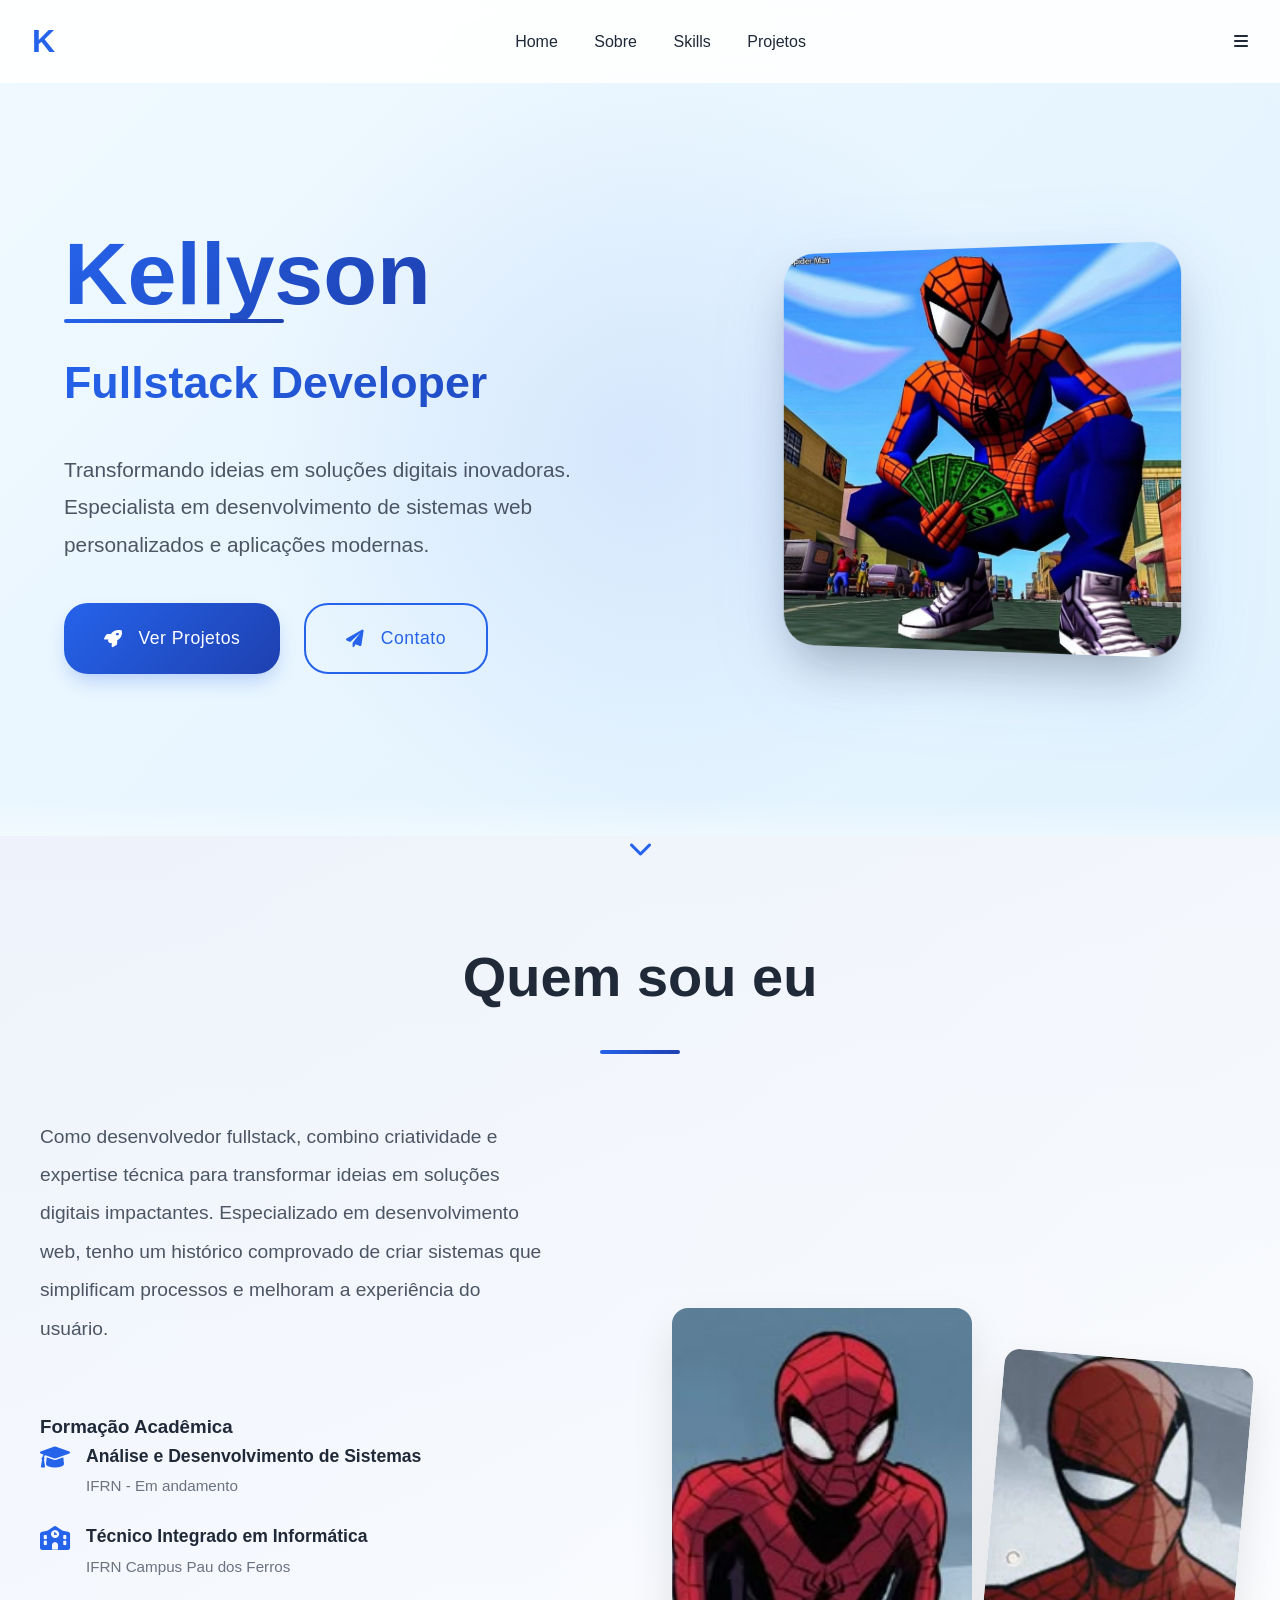
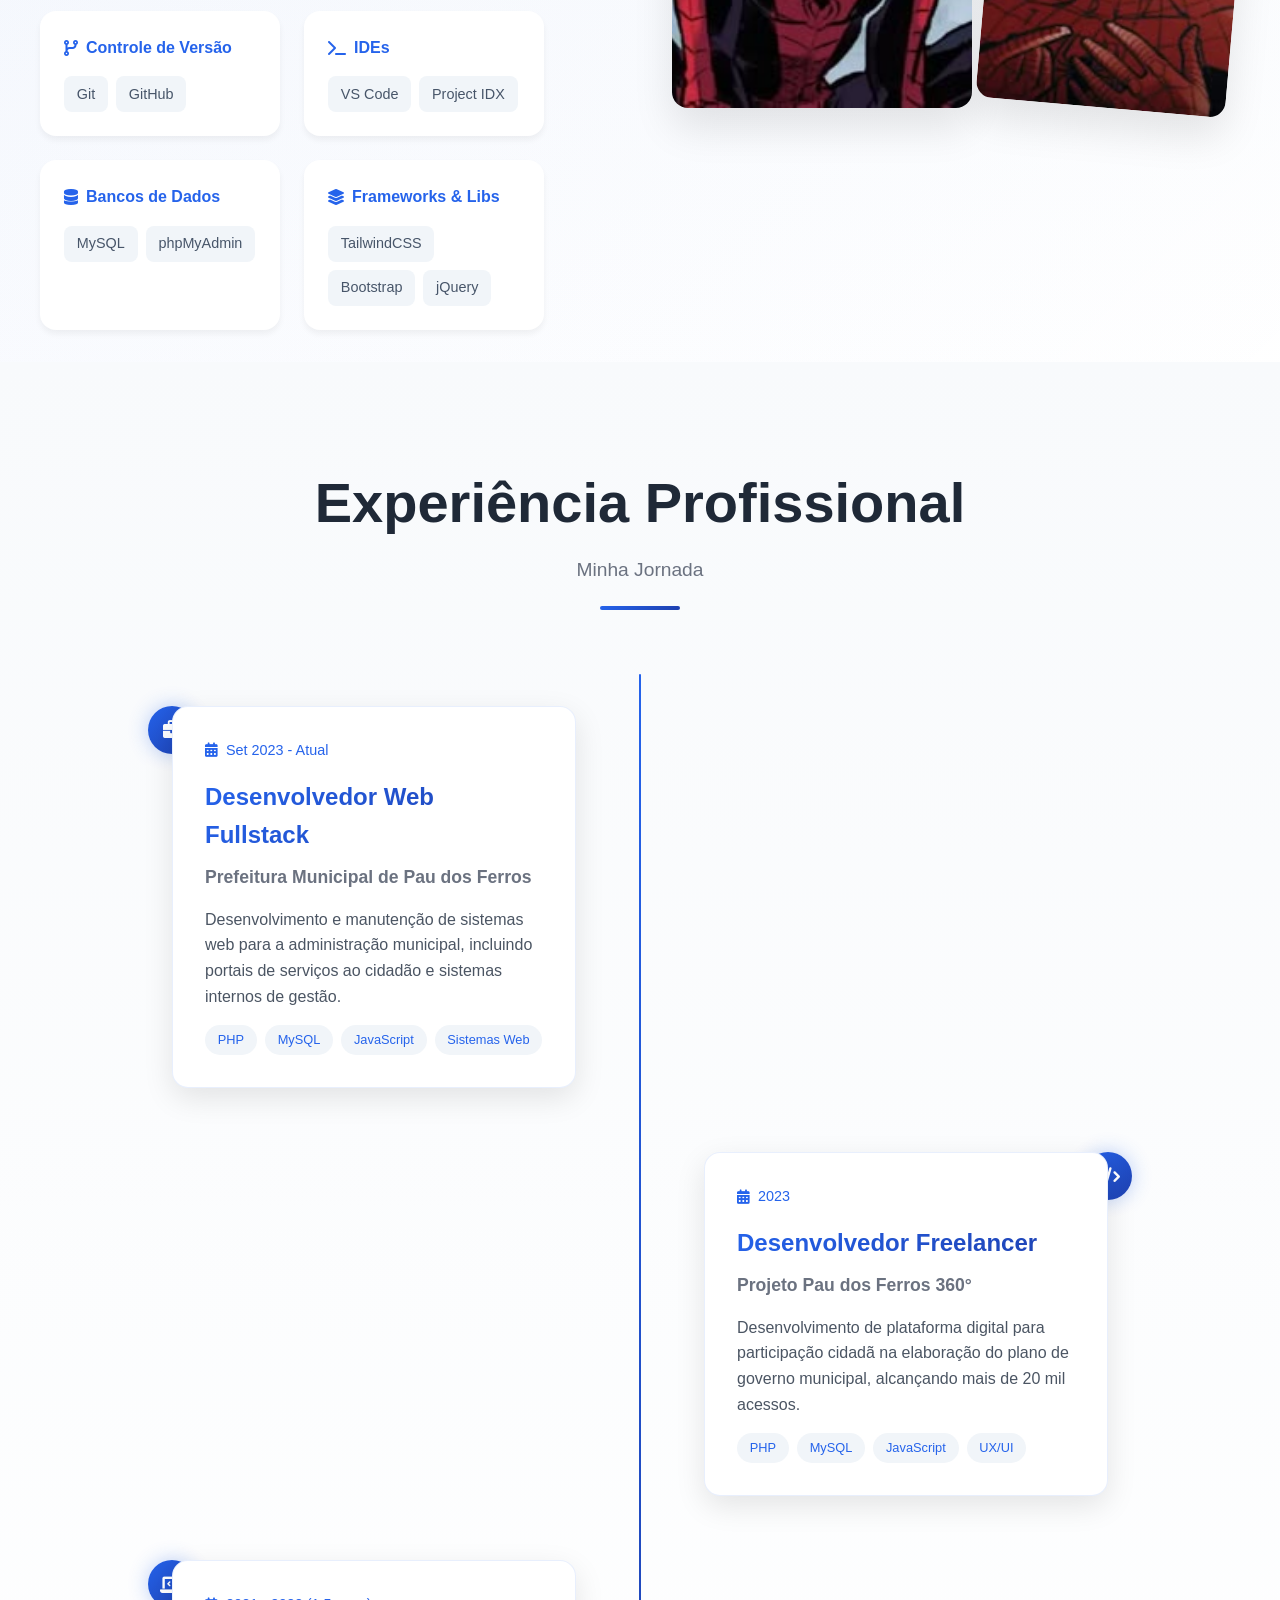
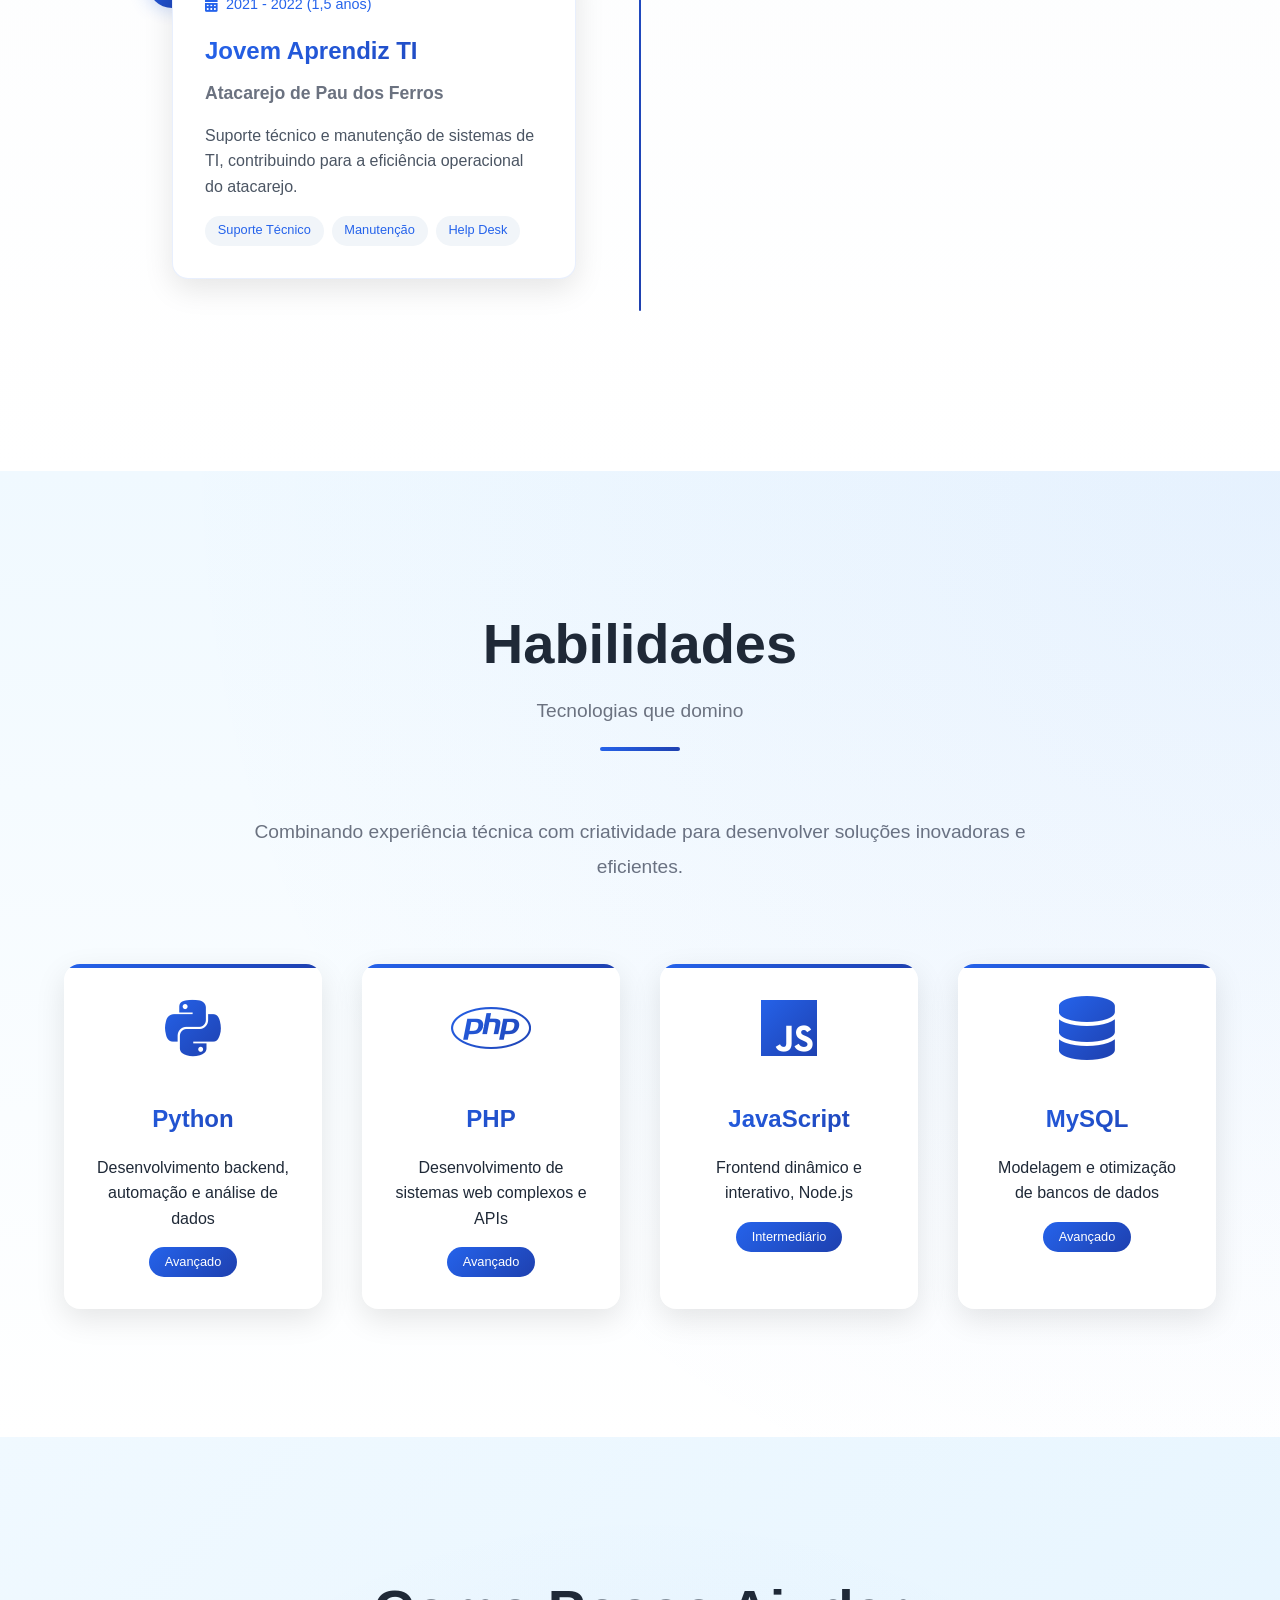
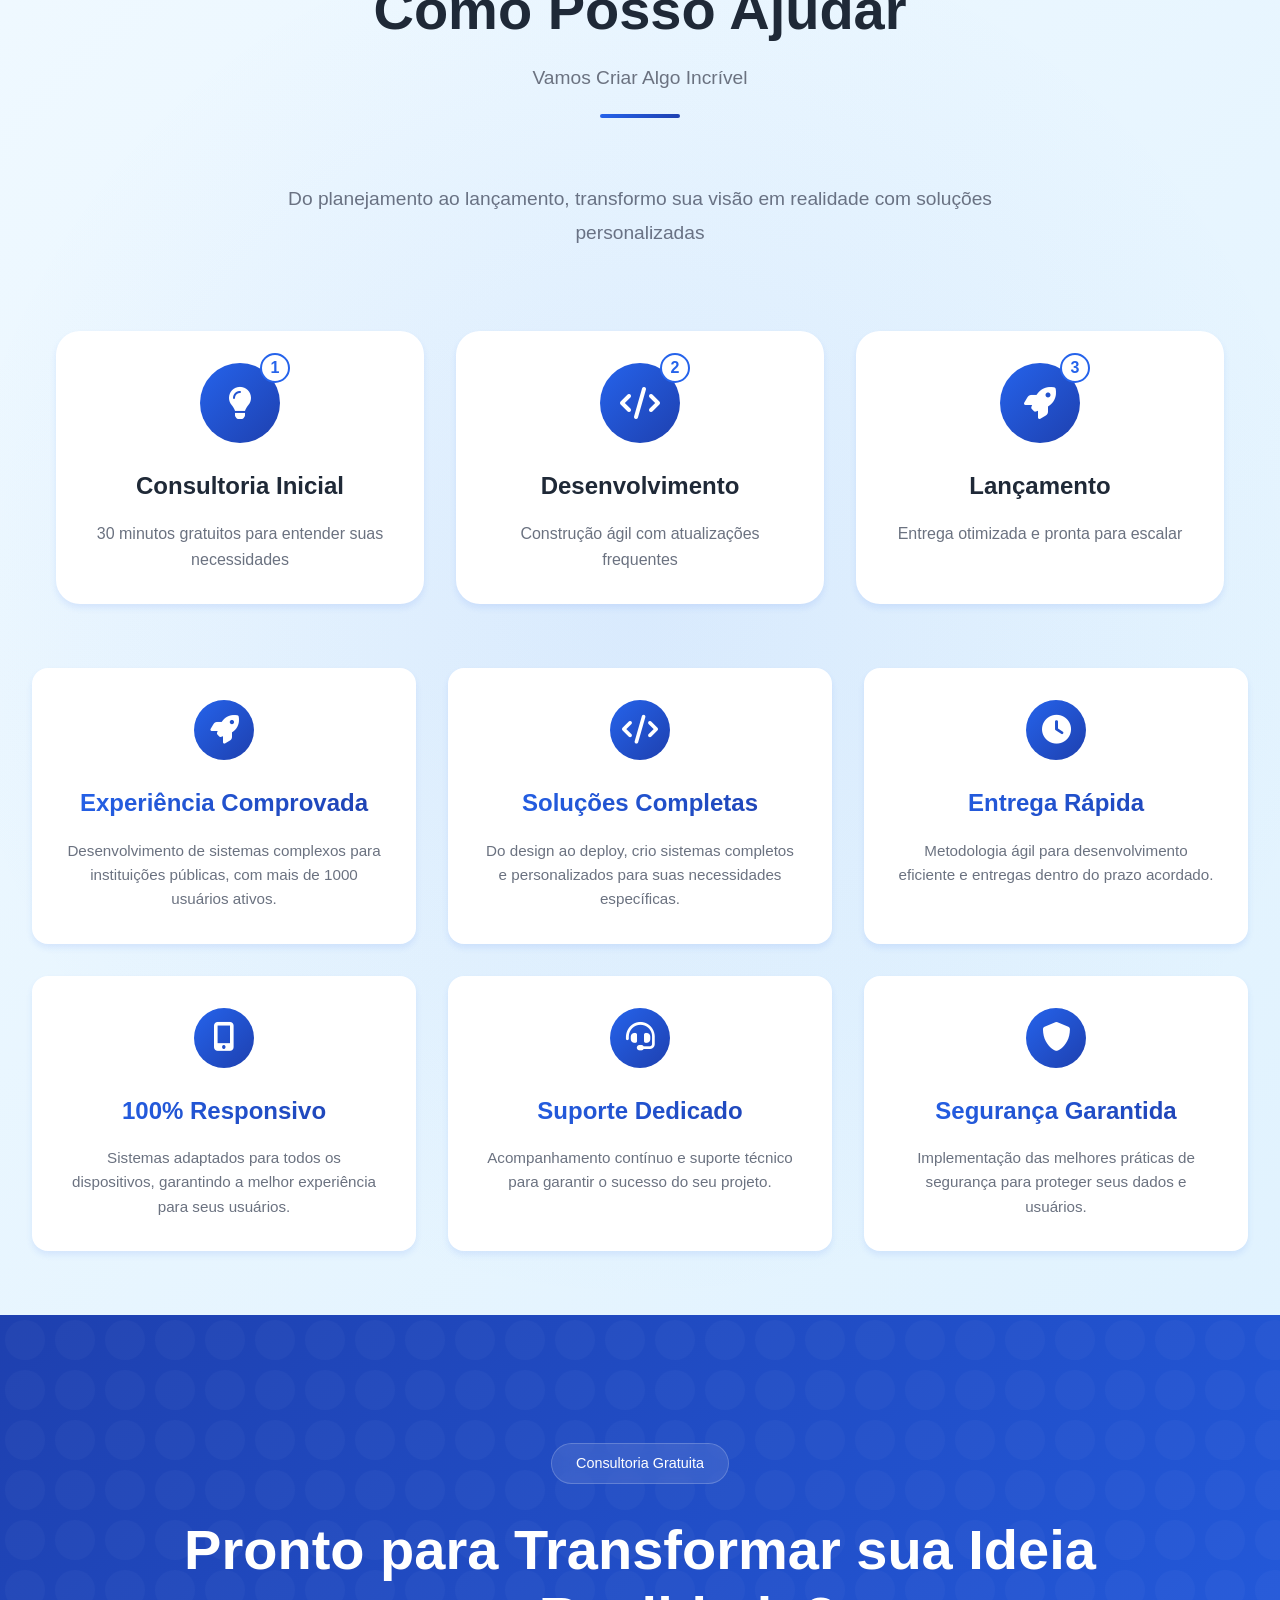
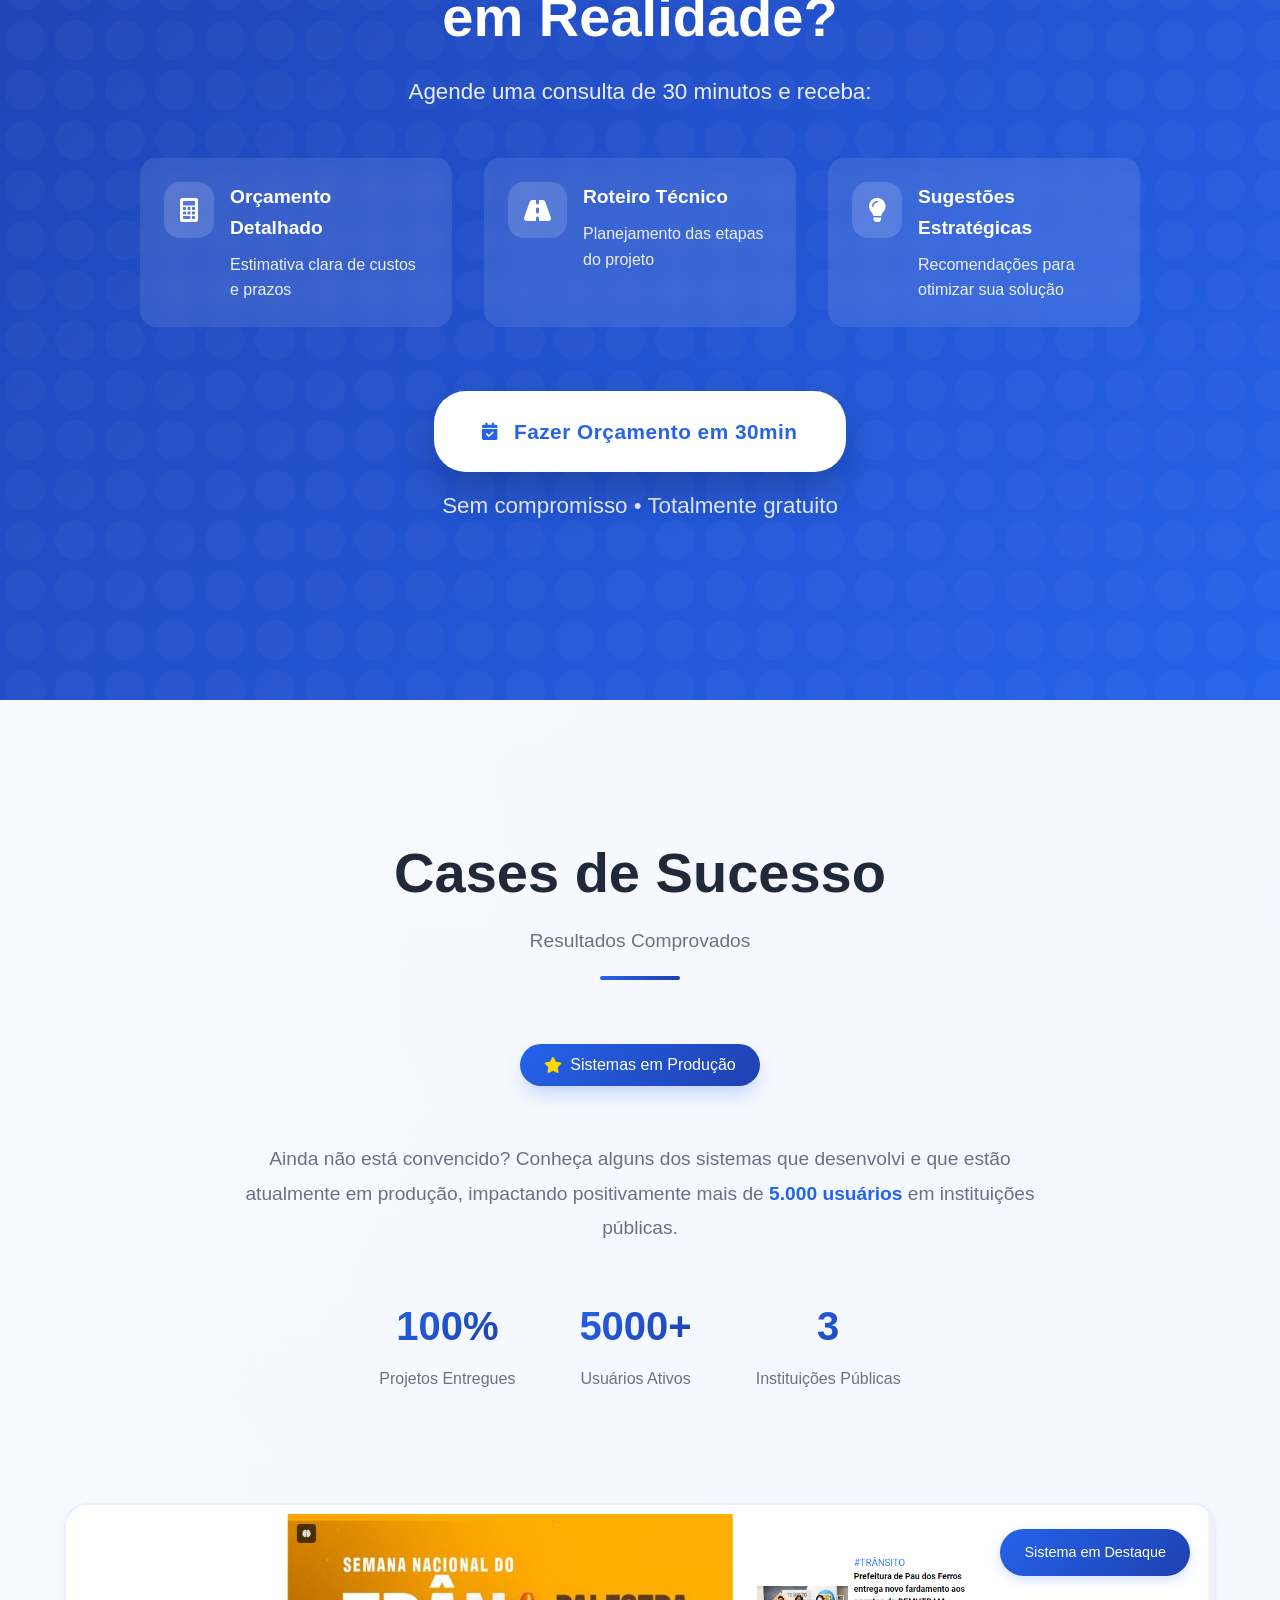
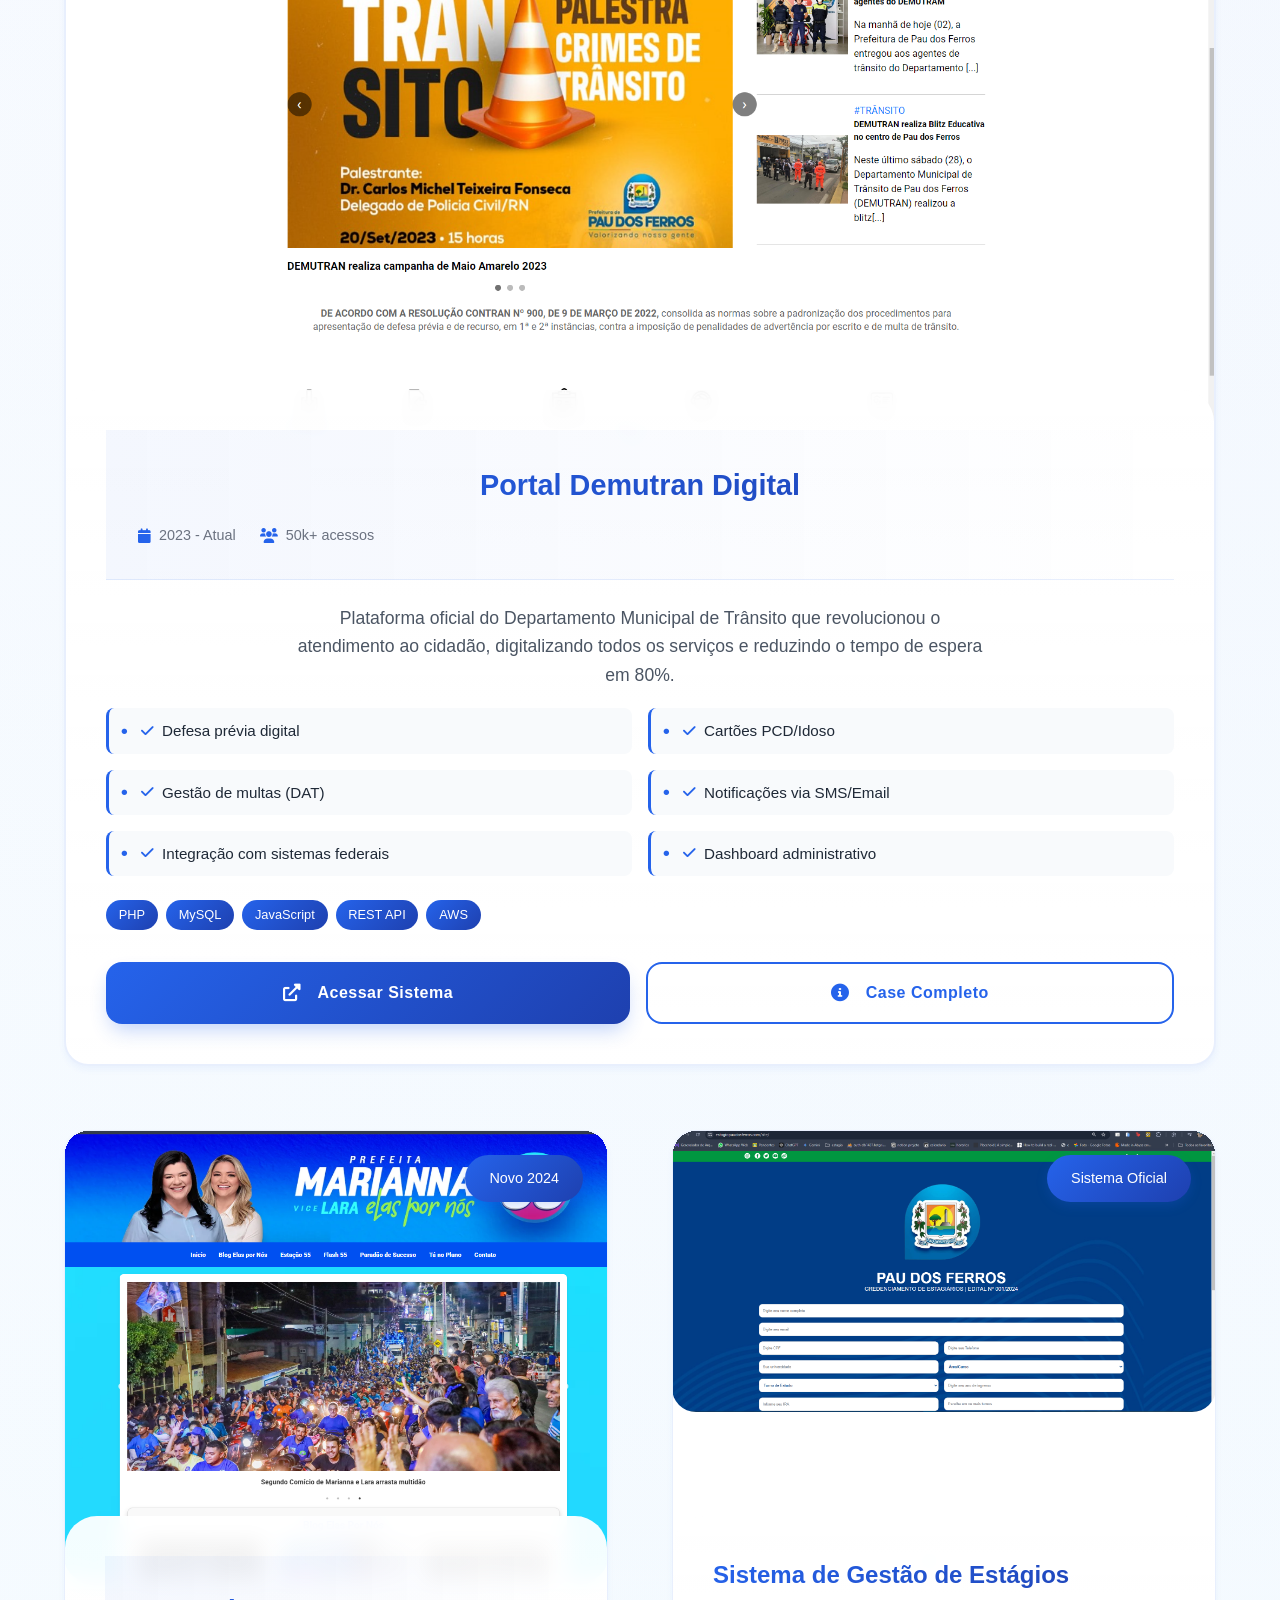
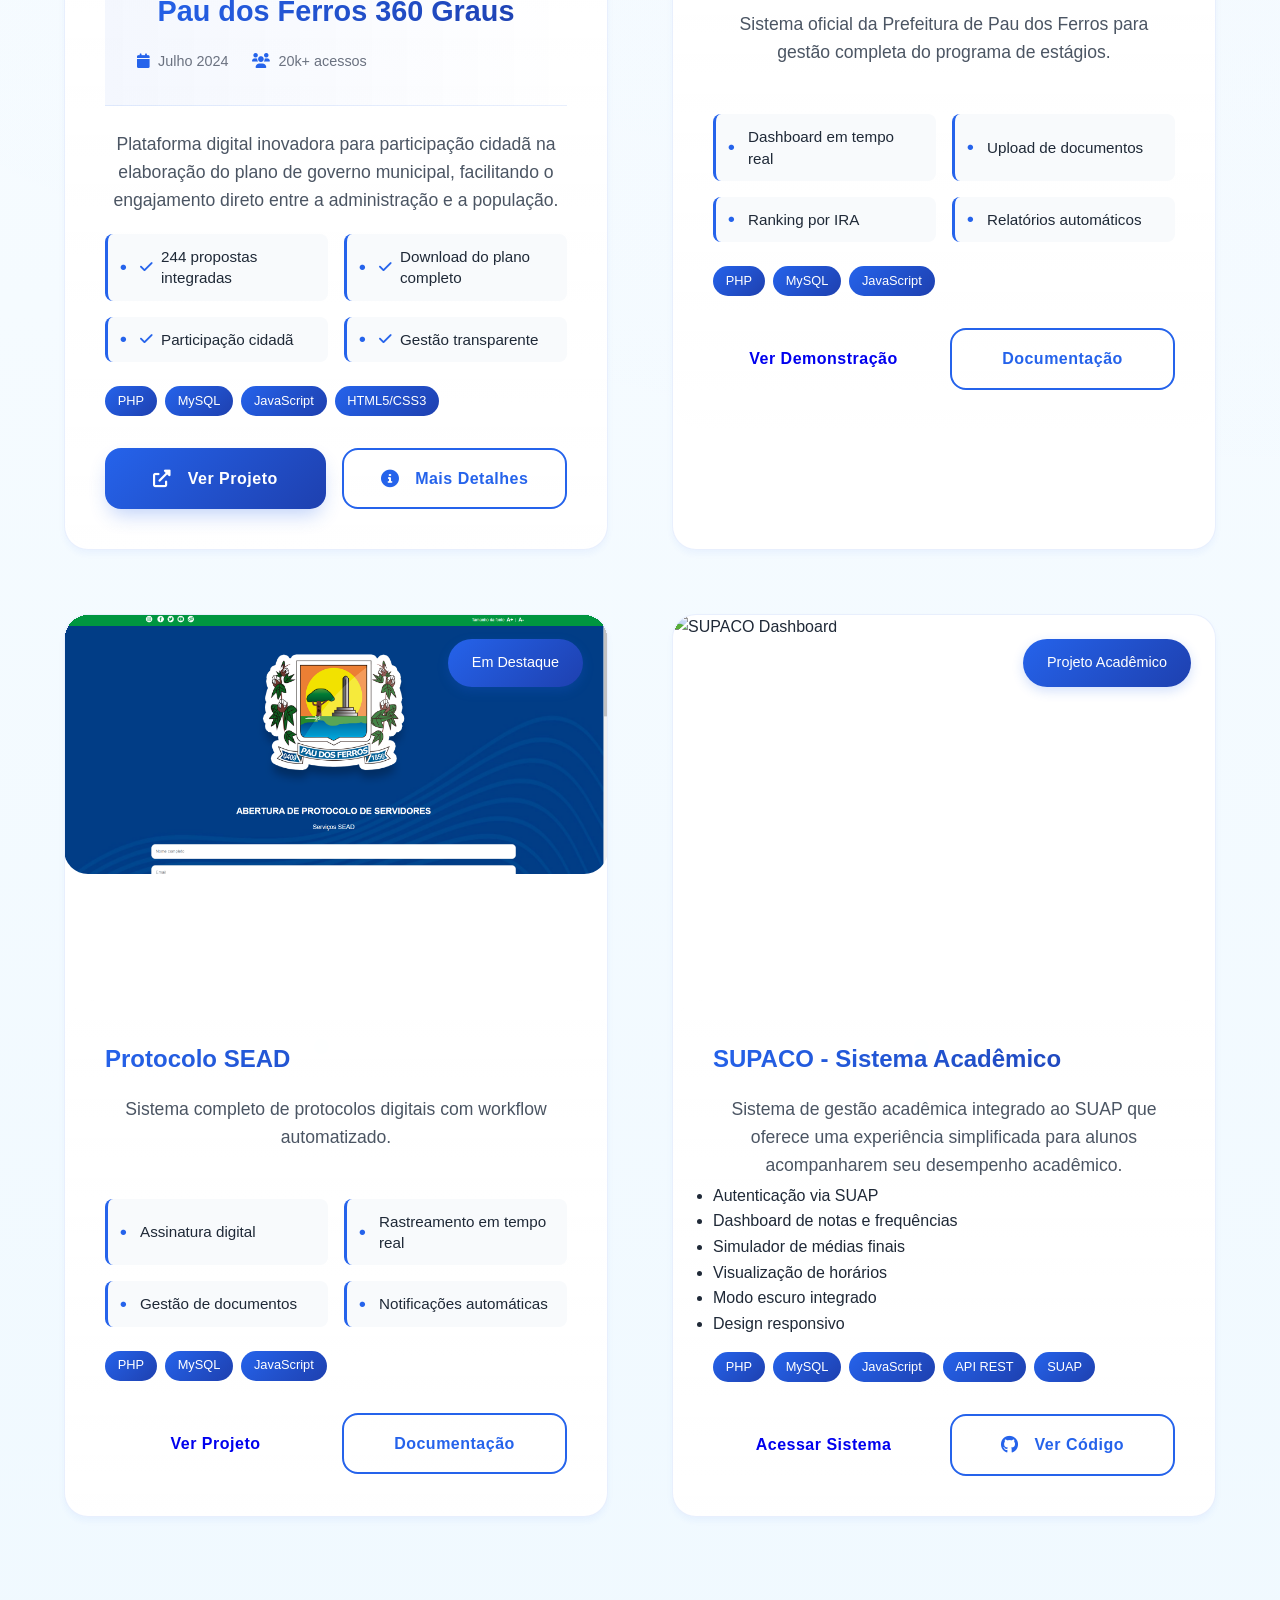
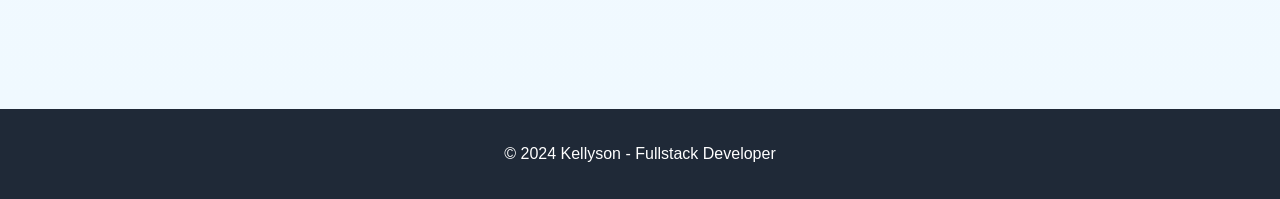
==== commit 7e825fea: "ajuste no estilo dos cards de projeto e melhorias na responsividade" ====
--- a/index.html
+++ b/index.html
@@ -122,6 +122,82 @@
         </div>
     </section>
 
+    <section class="timeline-section" data-aos="fade-up">
+        <h2 class="section-title" data-subtitle="Minha Jornada">Experiência Profissional</h2>
+        <div class="timeline">
+            <div class="timeline-item" data-aos="fade-right">
+                <div class="timeline-dot">
+                    <i class="fas fa-briefcase"></i>
+                </div>
+                <div class="timeline-content">
+                    <div class="timeline-date">
+                        <i class="fas fa-calendar-alt"></i>
+                        Set 2023 - Atual
+                    </div>
+                    <h3>Desenvolvedor Web Fullstack</h3>
+                    <h4>Prefeitura Municipal de Pau dos Ferros</h4>
+                    <p>
+                        Desenvolvimento e manutenção de sistemas web para a administração municipal,
+                        incluindo portais de serviços ao cidadão e sistemas internos de gestão.
+                    </p>
+                    <div class="timeline-tags">
+                        <span>PHP</span>
+                        <span>MySQL</span>
+                        <span>JavaScript</span>
+                        <span>Sistemas Web</span>
+                    </div>
+                </div>
+            </div>
+
+            <div class="timeline-item" data-aos="fade-left">
+                <div class="timeline-dot">
+                    <i class="fas fa-code"></i>
+                </div>
+                <div class="timeline-content">
+                    <div class="timeline-date">
+                        <i class="fas fa-calendar-alt"></i>
+                        2023
+                    </div>
+                    <h3>Desenvolvedor Freelancer</h3>
+                    <h4>Projeto Pau dos Ferros 360°</h4>
+                    <p>
+                        Desenvolvimento de plataforma digital para participação cidadã na elaboração
+                        do plano de governo municipal, alcançando mais de 20 mil acessos.
+                    </p>
+                    <div class="timeline-tags">
+                        <span>PHP</span>
+                        <span>MySQL</span>
+                        <span>JavaScript</span>
+                        <span>UX/UI</span>
+                    </div>
+                </div>
+            </div>
+
+            <div class="timeline-item" data-aos="fade-right">
+                <div class="timeline-dot">
+                    <i class="fas fa-laptop-code"></i>
+                </div>
+                <div class="timeline-content">
+                    <div class="timeline-date">
+                        <i class="fas fa-calendar-alt"></i>
+                        2021 - 2022 (1,5 anos)
+                    </div>
+                    <h3>Jovem Aprendiz TI</h3>
+                    <h4>Atacarejo de Pau dos Ferros</h4>
+                    <p>
+                        Suporte técnico e manutenção de sistemas de TI, contribuindo para
+                        a eficiência operacional do atacarejo.
+                    </p>
+                    <div class="timeline-tags">
+                        <span>Suporte Técnico</span>
+                        <span>Manutenção</span>
+                        <span>Help Desk</span>
+                    </div>
+                </div>
+            </div>
+        </div>
+    </section>
+
     <section id="skills" class="section-container skills-section">
         <h2 class="section-title" data-subtitle="Tecnologias que domino">Habilidades</h2>
         <div class="section-header">
@@ -335,6 +411,110 @@
             </div>
         </div>
         <div class="projects-grid">
+            <!-- Demutran em destaque -->
+            <div class="project-card featured-project" data-aos="fade-up">
+                <span class="project-badge">Sistema em Destaque</span>
+                <div class="project-media">
+                    <div class="swiper projectSwiper">
+                        <div class="swiper-wrapper">
+                            <div class="swiper-slide">
+                                <img src="img/gerenciamento_demutran.png" alt="Demutran">
+                            </div>
+                            <div class="swiper-slide">
+                                <img src="img/gerenciamento_demutran2.png" alt="Demutran Dashboard">
+                            </div>
+                        </div>
+                        <div class="swiper-pagination"></div>
+                    </div>
+                </div>
+                
+                <div class="project-content">
+                    <div class="project-header">
+                        <h3>Portal Demutran Digital</h3>
+                        <div class="project-meta">
+                            <span><i class="fas fa-calendar"></i> 2023 - Atual</span>
+                            <span><i class="fas fa-users"></i> 50k+ acessos</span>
+                        </div>
+                    </div>
+                    <p class="project-description">
+                        Plataforma oficial do Departamento Municipal de Trânsito que revolucionou o atendimento ao cidadão,
+                        digitalizando todos os serviços e reduzindo o tempo de espera em 80%.
+                    </p>
+                    <ul class="feature-list">
+                        <li><i class="fas fa-check"></i> Defesa prévia digital</li>
+                        <li><i class="fas fa-check"></i> Cartões PCD/Idoso</li>
+                        <li><i class="fas fa-check"></i> Gestão de multas (DAT)</li>
+                        <li><i class="fas fa-check"></i> Notificações via SMS/Email</li>
+                        <li><i class="fas fa-check"></i> Integração com sistemas federais</li>
+                        <li><i class="fas fa-check"></i> Dashboard administrativo</li>
+                    </ul>
+                    <div class="project-techs">
+                        <span>PHP</span>
+                        <span>MySQL</span>
+                        <span>JavaScript</span>
+                        <span>REST API</span>
+                        <span>AWS</span>
+                    </div>
+                    <div class="project-links">
+                        <a href="http://demutranpaudosferros.com.br" target="_blank" class="btn btn-primary">
+                            <i class="fas fa-external-link-alt"></i> Acessar Sistema
+                        </a>
+                        <a href="#" class="btn btn-outline">
+                            <i class="fas fa-info-circle"></i> Case Completo
+                        </a>
+                    </div>
+                </div>
+            </div>
+
+            <!-- Pau dos Ferros 360 -->
+            <div class="project-card" data-aos="fade-up">
+                <span class="project-badge">Novo 2024</span>
+                <div class="project-media">
+                    <div class="swiper projectSwiper">
+                        <div class="swiper-wrapper">
+                            <div class="swiper-slide">
+                                <img src="img/image copy 2.png" alt="Pau dos Ferros 360">
+                            </div>
+                        </div>
+                        <div class="swiper-pagination"></div>
+                    </div>
+                </div>
+                
+                <div class="project-content">
+                    <div class="project-header">
+                        <h3>Pau dos Ferros 360 Graus</h3>
+                        <div class="project-meta">
+                            <span><i class="fas fa-calendar"></i> Julho 2024</span>
+                            <span><i class="fas fa-users"></i> 20k+ acessos</span>
+                        </div>
+                    </div>
+                    <p class="project-description">
+                        Plataforma digital inovadora para participação cidadã na elaboração do plano de governo municipal,
+                        facilitando o engajamento direto entre a administração e a população.
+                    </p>
+                    <ul class="feature-list">
+                        <li><i class="fas fa-check"></i> 244 propostas integradas</li>
+                        <li><i class="fas fa-check"></i> Download do plano completo</li>
+                        <li><i class="fas fa-check"></i> Participação cidadã</li>
+                        <li><i class="fas fa-check"></i> Gestão transparente</li>
+                    </ul>
+                    <div class="project-techs">
+                        <span>PHP</span>
+                        <span>MySQL</span>
+                        <span>JavaScript</span>
+                        <span>HTML5/CSS3</span>
+                    </div>
+                    <div class="project-links">
+                        <a href="https://marilara55.com.br" target="_blank" class="btn btn-primary">
+                            <i class="fas fa-external-link-alt"></i> Ver Projeto
+                        </a>
+                        <a href="#" class="btn btn-outline">
+                            <i class="fas fa-info-circle"></i> Mais Detalhes
+                        </a>
+                    </div>
+                </div>
+            </div>
+
             <!-- Sistema de Estágios -->
             <div class="project-card" data-aos="fade-up">
                 <span class="project-badge">Sistema Oficial</span>
@@ -418,49 +598,6 @@
                     </div>
                     <div class="project-links">
                         <a href="https://protocolosead.com/protocolo" target="_blank" class="btn">Ver Projeto</a>
-                        <a href="#" class="btn btn-outline">Documentação</a>
-                    </div>
-                </div>
-            </div>
-
-            <div class="divider"></div>
-
-            <!-- Demutran -->
-            <div class="project-card" data-aos="fade-up">
-                <span class="project-badge">Sistema Ativo</span>
-                <div class="project-media">
-                    <div class="swiper projectSwiper">
-                        <div class="swiper-wrapper">
-                            <div class="swiper-slide">
-                                <img src="img/gerenciamento_demutran.png" alt="Demutran">
-                            </div>
-                            <div class="swiper-slide">
-                                <img src="img/gerenciamento_demutran2.png" alt="Demutran Dashboard">
-                            </div>
-                        </div>
-                        <div class="swiper-pagination"></div>
-                    </div>
-                </div>
-                
-                <div class="project-content">
-                    <h3>Portal Demutran Digital</h3>
-                    <p class="project-description">
-                        Plataforma oficial do Departamento Municipal de Trânsito.
-                    </p>
-                    <ul class="feature-list">
-                        <li>Defesa prévia digital</li>
-                        <li>Cartões PCD/Idoso</li>
-                        <li>Gestão de multas (DAT)</li>
-                        <li>Notificações via SMS/Email</li>
-                    </ul>
-                    <div class="project-techs">
-                        <span>PHP</span>
-                        <span>MySQL</span>
-                        <span>JavaScript</span>
-                        <span>REST API</span>
-                    </div>
-                    <div class="project-links">
-                        <a href="http://demutranpaudosferros.com.br" target="_blank" class="btn">Acessar Sistema</a>
                         <a href="#" class="btn btn-outline">Documentação</a>
                     </div>
                 </div>
--- a/styles.css
+++ b/styles.css
@@ -464,7 +464,7 @@
 .projects-grid {
   display: grid;
   grid-template-columns: repeat(2, 1fr);
-  gap: 3rem;
+  gap: 4rem;
   padding: 2rem;
   max-width: 1400px;
   margin: 2rem auto;
@@ -473,11 +473,12 @@
 .project-card {
   height: auto;
   background: white;
-  border-radius: 1.5rem;
+  border-radius: 2rem;
   overflow: hidden;
   transition: all 0.3s ease;
   border: 1px solid rgba(37, 99, 235, 0.1);
   box-shadow: 0 4px 6px rgba(37, 99, 235, 0.05);
+  background: linear-gradient(to bottom, #ffffff, #f8fafc);
 }
 
 .project-card:hover {
@@ -488,13 +489,20 @@
 .project-media {
   position: relative;
   overflow: hidden;
-  height: 300px;
+  height: 450px;
+  border-radius: 1.5rem;
+  margin: -1px;
+  box-shadow: 0 10px 30px -5px rgba(37, 99, 235, 0.2);
 }
 
 .project-content {
-  padding: 2rem;
-  background: linear-gradient(to bottom, rgba(248, 250, 252, 0.8), white);
+  padding: 2.5rem;
+  background: linear-gradient(to bottom, rgba(255, 255, 255, 0.95), white);
   backdrop-filter: blur(10px);
+  margin-top: -4rem;
+  border-radius: 2rem;
+  position: relative;
+  z-index: 2;
 }
 
 @media (max-width: 1024px) {
@@ -506,16 +514,14 @@
   }
 
   .project-card {
-    display: grid;
-    grid-template-columns: 1.2fr 1fr;
-    align-items: center;
+    display: block;
     padding: 0;
     min-height: 400px;
   }
 
   .project-media {
-    height: 100%;
-    border-radius: 1.5rem 0 0 1.5rem;
+    height: 400px;
+    border-radius: 1.5rem 1.5rem 0 0;
   }
 
   .project-content {
@@ -524,6 +530,7 @@
     display: flex;
     flex-direction: column;
     justify-content: center;
+    margin-top: -2rem;
   }
 
   .project-description {
@@ -540,11 +547,17 @@
   .project-techs {
     justify-content: flex-start;
   }
+
+  .featured-project .project-media,
+  .featured-project .swiper {
+    height: 450px;
+  }
 }
 
 @media (max-width: 768px) {
   .projects-grid {
     padding: 1rem;
+    gap: 3rem;
   }
 
   .project-card {
@@ -552,13 +565,16 @@
     min-height: auto;
   }
 
-  .project-media {
-    height: 250px;
-    border-radius: 1.5rem 1.5rem 0 0;
+  .project-media,
+  .swiper,
+  .featured-project .project-media,
+  .featured-project .swiper {
+    height: 300px;
   }
 
   .project-content {
     padding: 1.5rem;
+    margin-top: -2rem;
   }
 
   .project-description {
@@ -675,25 +691,28 @@
 
 .project-badge {
   position: absolute;
-  top: 1rem;
-  right: 1rem;
-  padding: 0.5rem 1rem;
+  top: 1.5rem;
+  right: 1.5rem;
+  padding: 0.75rem 1.5rem;
   background: var(--gradient);
   color: white;
   border-radius: 2rem;
-  font-size: 0.8rem;
+  font-size: 0.9rem;
   z-index: 10;
+  font-weight: 500;
+  box-shadow: 0 4px 12px rgba(37, 99, 235, 0.2);
 }
 
 .swiper {
   width: 100%;
-  height: 300px;
+  height: 450px;
 }
 
 .swiper-slide img {
   width: 100%;
   height: 100%;
   object-fit: cover;
+  border-radius: 1.5rem;
 }
 
 .swiper-pagination-bullet-active {
@@ -1729,3 +1748,272 @@
     padding: 1.2rem;
   }
 }
+
+/* ...existing code... */
+
+.featured-project {
+    grid-column: 1 / -1;
+    background: linear-gradient(135deg, #ffffff 0%, #f8fafc 100%);
+    border: 2px solid rgba(37, 99, 235, 0.1);
+    transform: scale(1.02);
+}
+
+.project-meta {
+    display: flex;
+    gap: 1.5rem;
+    margin: 0.5rem 0 1rem;
+    color: #6b7280;
+    font-size: 0.9rem;
+}
+
+.project-meta span {
+    display: flex;
+    align-items: center;
+    gap: 0.5rem;
+}
+
+.project-meta i {
+    color: var(--primary-color);
+}
+
+.feature-list li {
+    display: flex;
+    align-items: center;
+    gap: 0.5rem;
+}
+
+.feature-list li i {
+    color: var(--primary-color);
+    font-size: 0.9rem;
+}
+
+.project-header {
+    margin-bottom: 1.5rem;
+    padding-bottom: 1rem;
+    border-bottom: 1px solid rgba(37, 99, 235, 0.1);
+}
+
+.project-header h3 {
+    font-size: 1.8rem;
+    background: var(--gradient);
+    -webkit-background-clip: text;
+    -webkit-text-fill-color: transparent;
+}
+
+/* Melhorias nos cards de projeto */
+.project-card {
+    background: white;
+    border-radius: 1.5rem;
+    overflow: hidden;
+    transition: all 0.4s cubic-bezier(0.4, 0, 0.2, 1);
+    position: relative;
+}
+
+.project-card:hover {
+    transform: translateY(-10px);
+    box-shadow: 0 25px 50px -12px rgba(37, 99, 235, 0.25);
+}
+
+.project-media {
+    position: relative;
+    overflow: hidden;
+    border-radius: 1rem 1rem 0 0;
+}
+
+.project-media img {
+    width: 100%;
+    height: auto;
+    object-fit: cover;
+    transition: transform 0.6s ease;
+}
+
+.project-card:hover .project-media img {
+    transform: scale(1.05);
+}
+
+/* Melhorar o hover effect */
+.project-card:hover .project-media img {
+  transform: scale(1.02);
+  transition: transform 0.6s ease;
+}
+
+.project-card:hover {
+  transform: translateY(-5px);
+}
+
+/* Ajuste na badge do projeto */
+.project-badge {
+  top: 1.5rem;
+  right: 1.5rem;
+  padding: 0.75rem 1.5rem;
+  font-size: 0.9rem;
+  font-weight: 500;
+  box-shadow: 0 4px 12px rgba(37, 99, 235, 0.2);
+}
+
+/* Ajustes para o projeto em destaque */
+.featured-project .project-media {
+  height: 550px;
+}
+
+.featured-project .swiper {
+  height: 550px;
+}
+
+/* ...existing code... */
+
+.timeline-section {
+    padding: 6rem 2rem;
+    background: linear-gradient(to bottom, #f8fafc, #ffffff);
+    position: relative;
+    overflow: hidden;
+}
+
+.timeline {
+    max-width: 1000px;
+    margin: 4rem auto;
+    padding: 0 2rem;
+    position: relative;
+}
+
+.timeline::before {
+    content: '';
+    position: absolute;
+    width: 2px;
+    height: 100%;
+    background: var(--gradient);
+    left: 50%;
+    transform: translateX(-50%);
+    border-radius: 1rem;
+}
+
+.timeline-item {
+    display: flex;
+    justify-content: flex-end;
+    padding: 2rem 0;
+    width: 50%;
+    position: relative;
+}
+
+.timeline-item:nth-child(even) {
+    margin-left: auto;
+    justify-content: flex-start;
+}
+
+.timeline-dot {
+    position: absolute;
+    width: 3rem;
+    height: 3rem;
+    background: var(--gradient);
+    border-radius: 50%;
+    display: flex;
+    align-items: center;
+    justify-content: center;
+    left: -1.5rem;
+    box-shadow: 0 0 20px rgba(37, 99, 235, 0.3);
+}
+
+.timeline-item:nth-child(even) .timeline-dot {
+    right: -1.5rem;
+    left: auto;
+}
+
+.timeline-dot i {
+    color: white;
+    font-size: 1.2rem;
+}
+
+.timeline-content {
+    background: white;
+    padding: 2rem;
+    border-radius: 1rem;
+    width: calc(100% - 4rem);
+    margin-right: 4rem;
+    box-shadow: 0 10px 30px rgba(0, 0, 0, 0.1);
+    position: relative;
+    border: 1px solid rgba(37, 99, 235, 0.1);
+}
+
+.timeline-item:nth-child(even) .timeline-content {
+    margin-left: 4rem;
+    margin-right: 0;
+}
+
+.timeline-date {
+    color: var(--primary-color);
+    font-size: 0.9rem;
+    font-weight: 500;
+    display: flex;
+    align-items: center;
+    gap: 0.5rem;
+    margin-bottom: 1rem;
+}
+
+.timeline-content h3 {
+    font-size: 1.5rem;
+    color: var(--text-color);
+    margin-bottom: 0.5rem;
+    background: var(--gradient);
+    -webkit-background-clip: text;
+    -webkit-text-fill-color: transparent;
+}
+
+.timeline-content h4 {
+    color: #6b7280;
+    font-size: 1.1rem;
+    margin-bottom: 1rem;
+}
+
+.timeline-content p {
+    color: #4b5563;
+    line-height: 1.6;
+    margin-bottom: 1rem;
+}
+
+.timeline-tags {
+    display: flex;
+    gap: 0.5rem;
+    flex-wrap: wrap;
+}
+
+.timeline-tags span {
+    background: #f1f5f9;
+    color: var(--primary-color);
+    padding: 0.3rem 0.8rem;
+    border-radius: 2rem;
+    font-size: 0.8rem;
+    font-weight: 500;
+}
+
+@media (max-width: 768px) {
+    .timeline::before {
+        left: 1rem;
+    }
+
+    .timeline-item {
+        width: 100%;
+        justify-content: flex-start;
+    }
+
+    .timeline-item:nth-child(even) {
+        justify-content: flex-start;
+    }
+
+    .timeline-dot {
+        left: 0;
+    }
+
+    .timeline-item:nth-child(even) .timeline-dot {
+        left: 0;
+        right: auto;
+    }
+
+    .timeline-content,
+    .timeline-item:nth-child(even) .timeline-content {
+        width: calc(100% - 3rem);
+        margin-left: 3rem;
+        margin-right: 0;
+    }
+}
+
+/* ...existing code... */
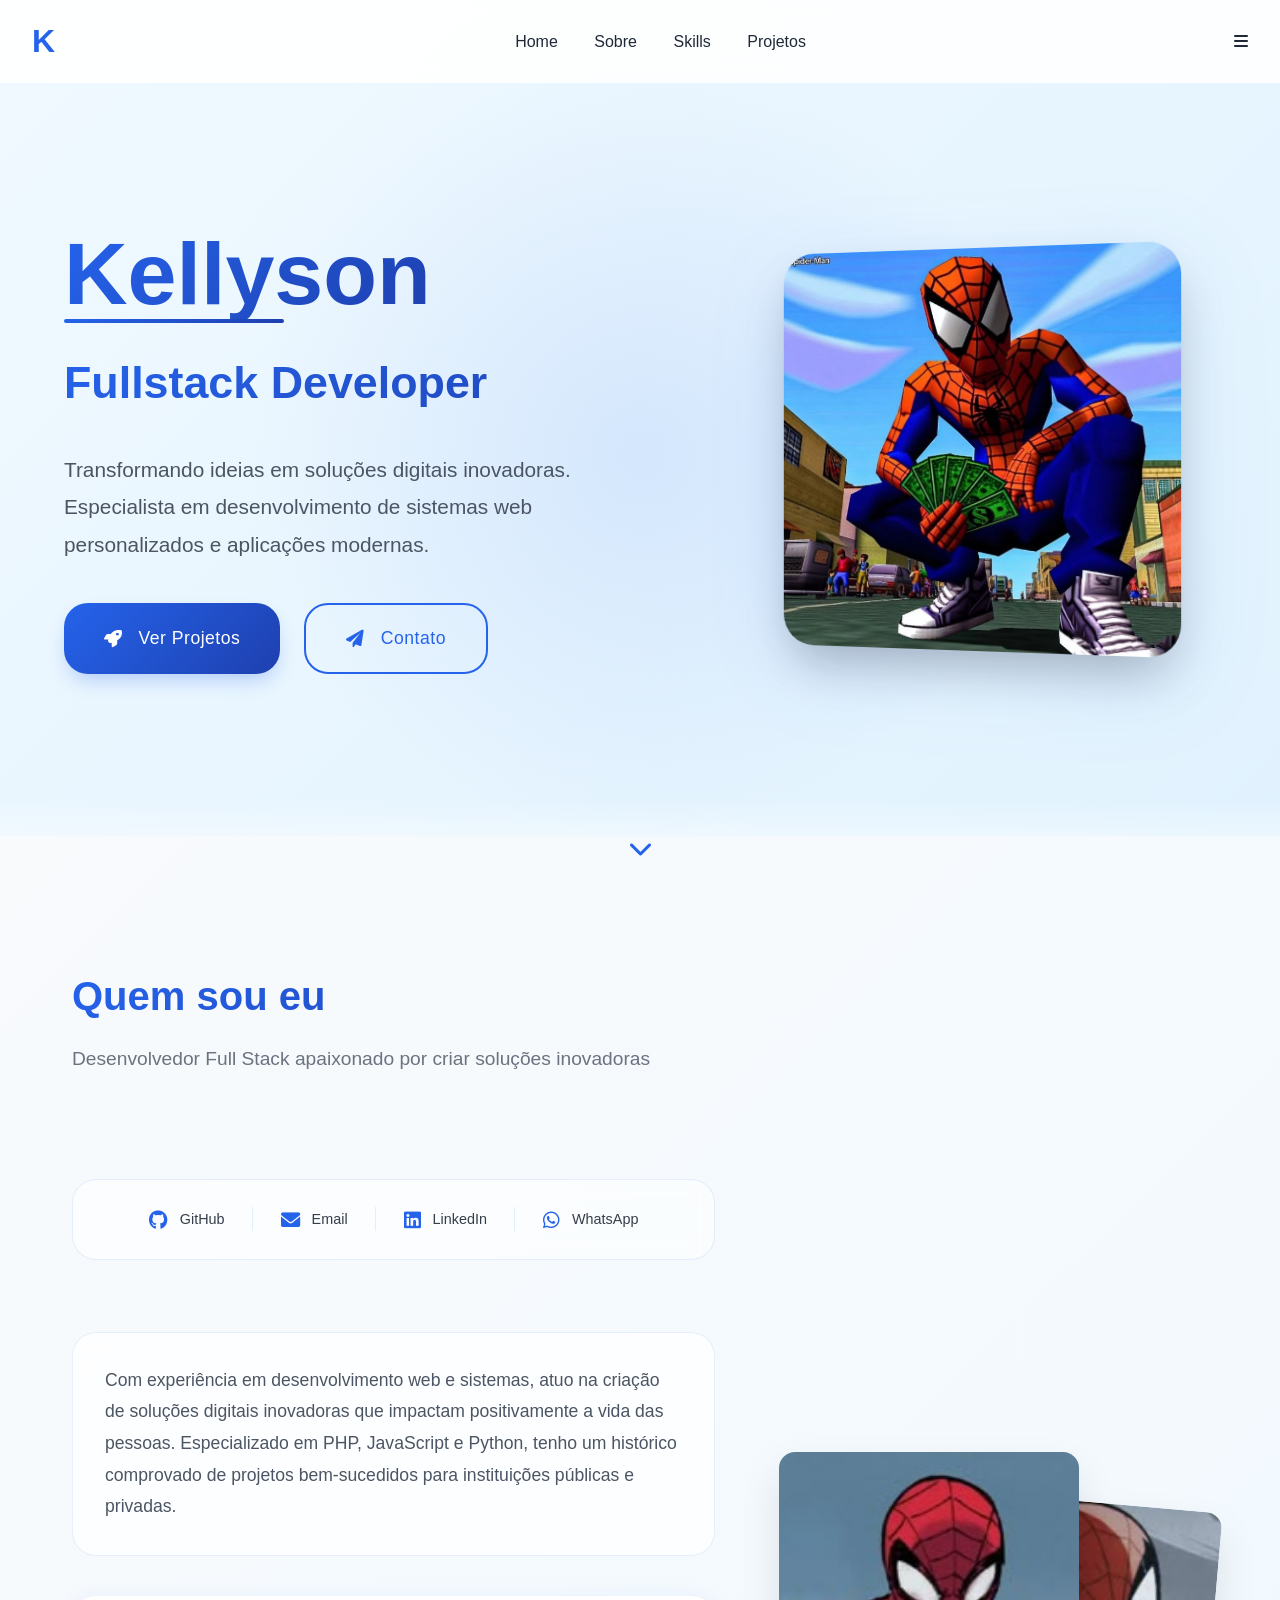
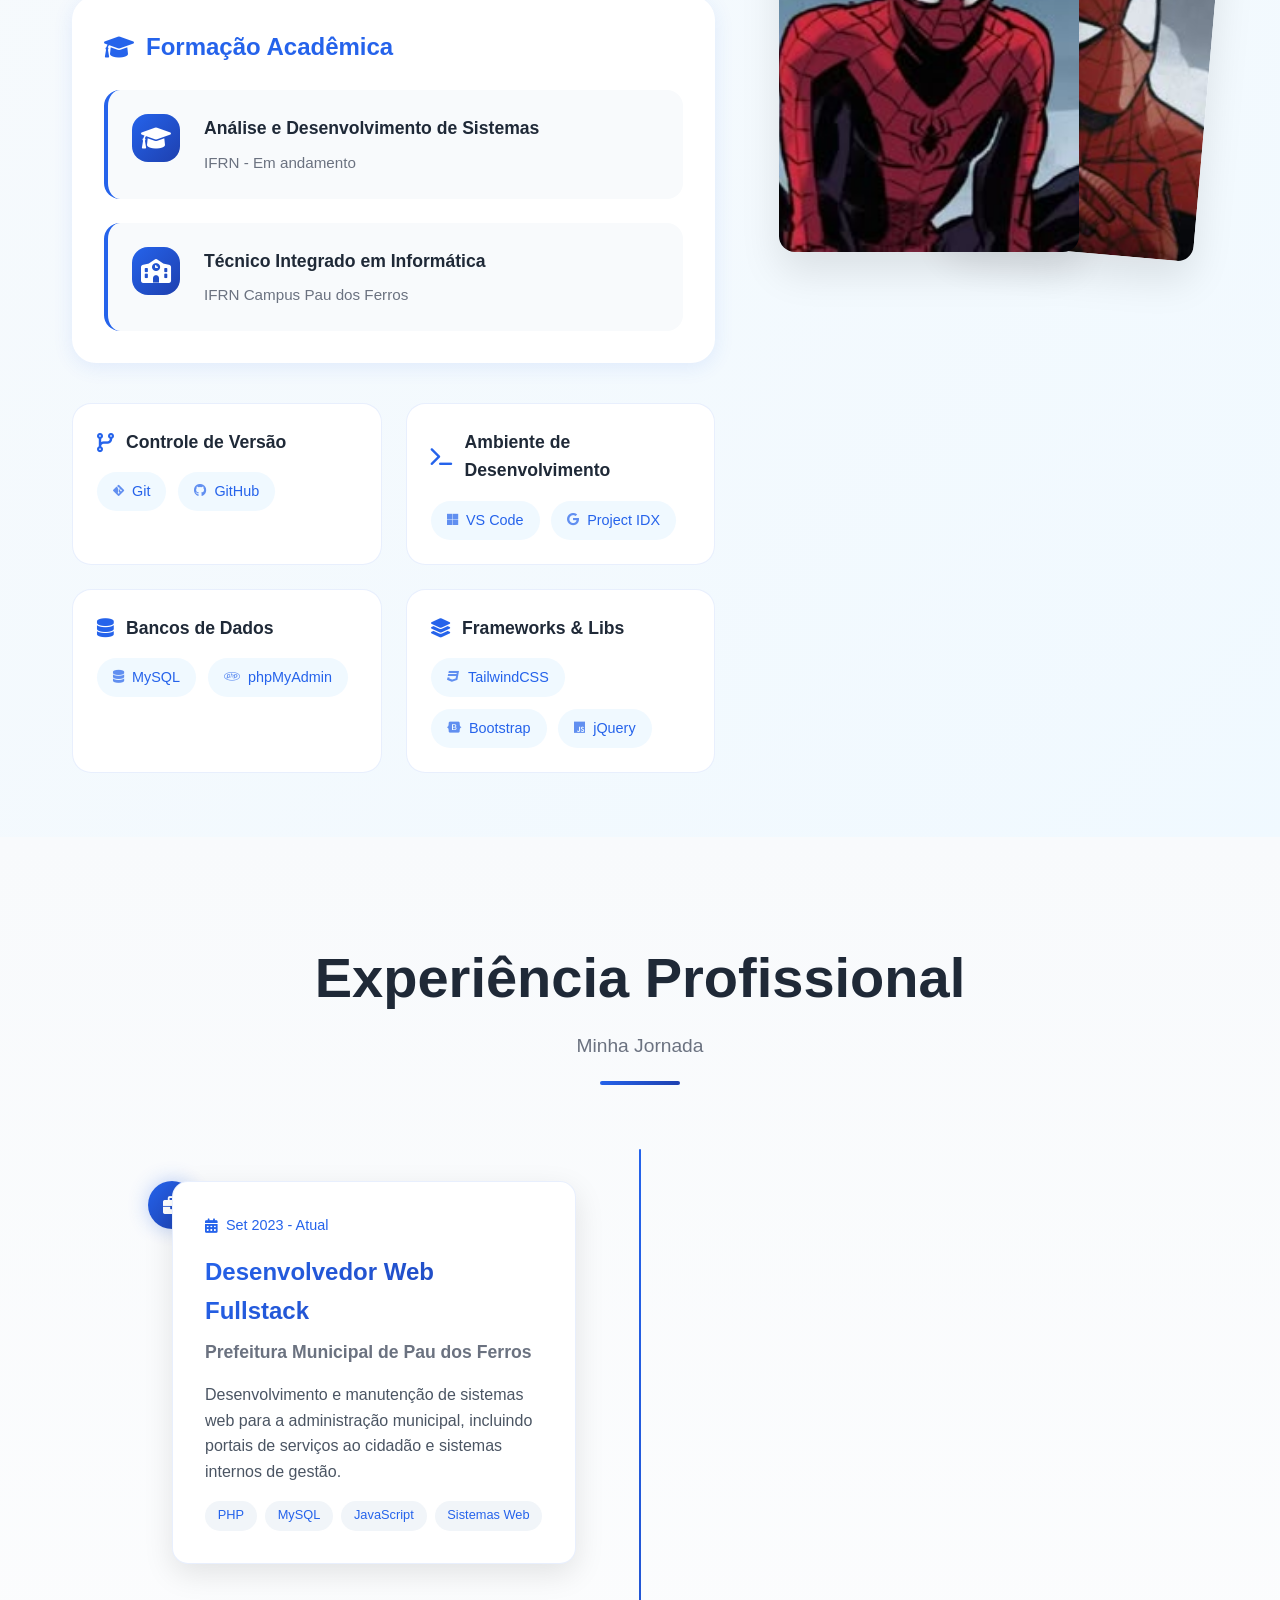
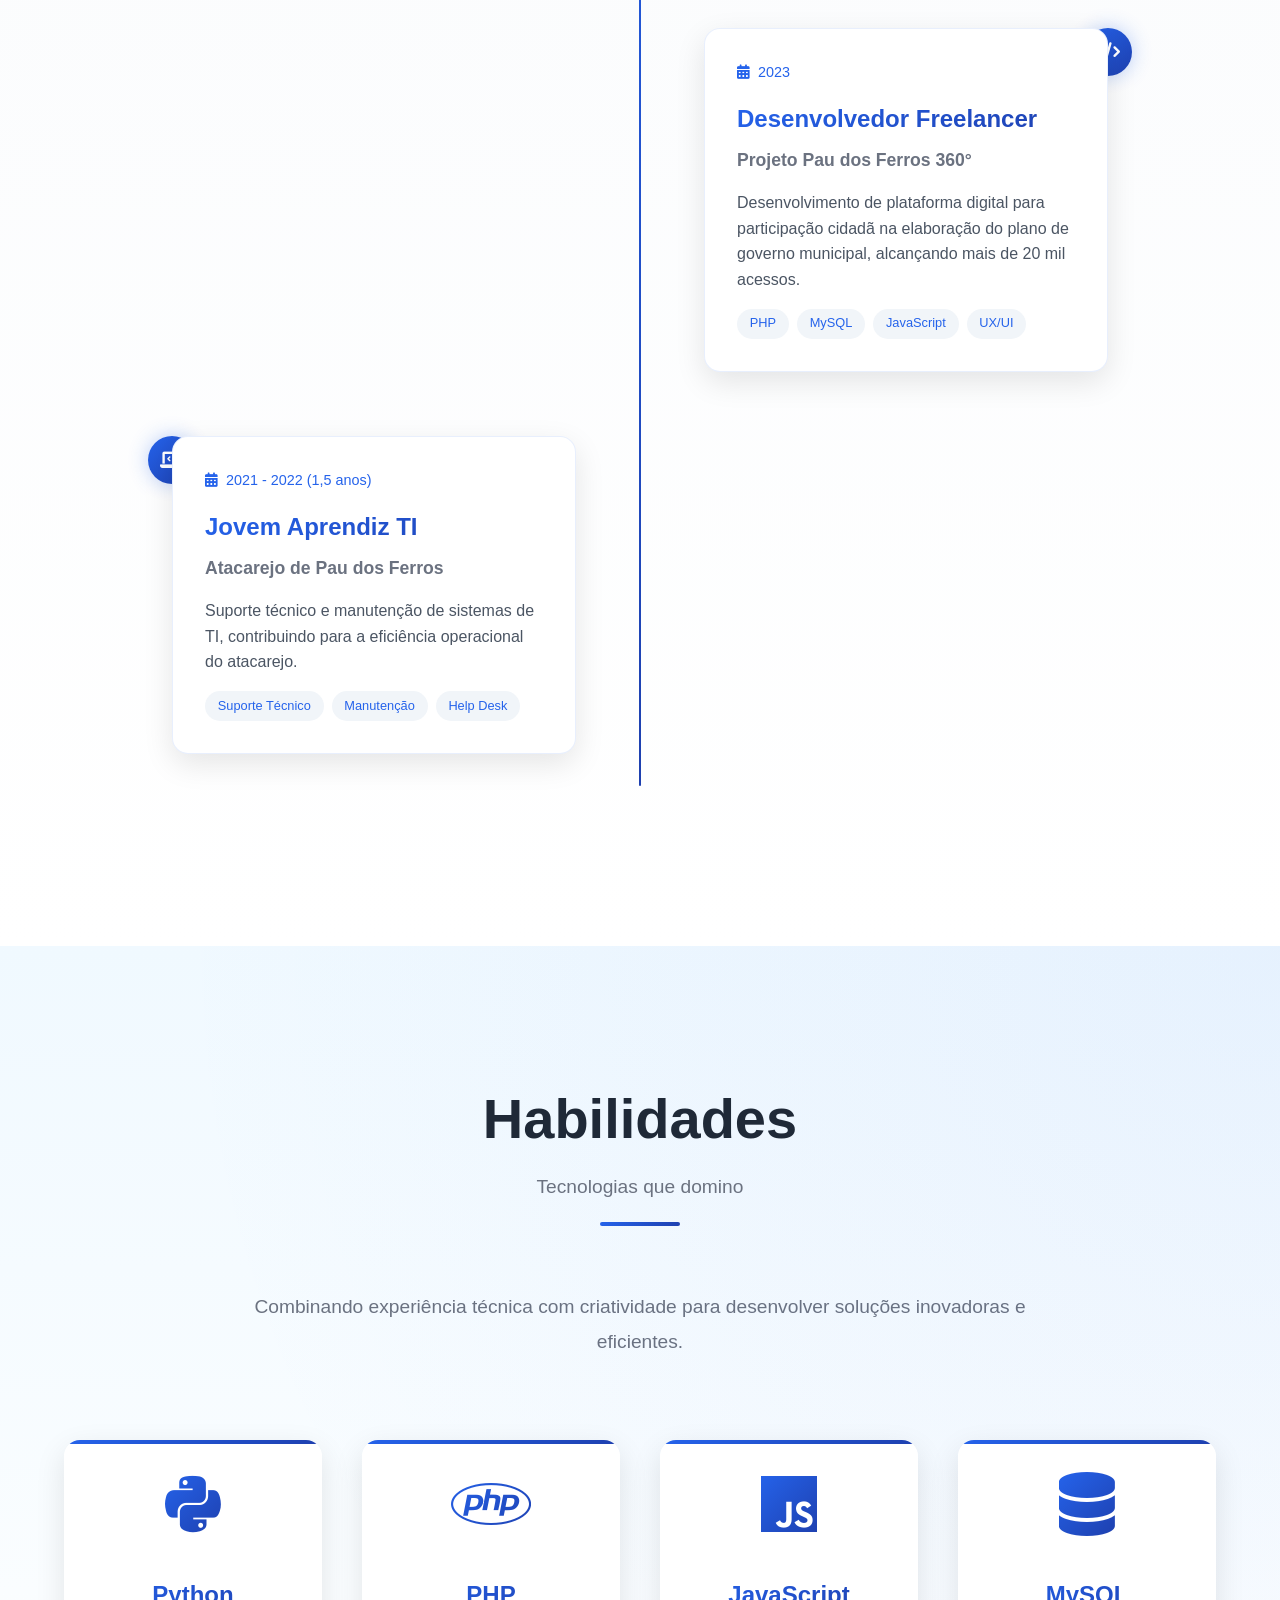
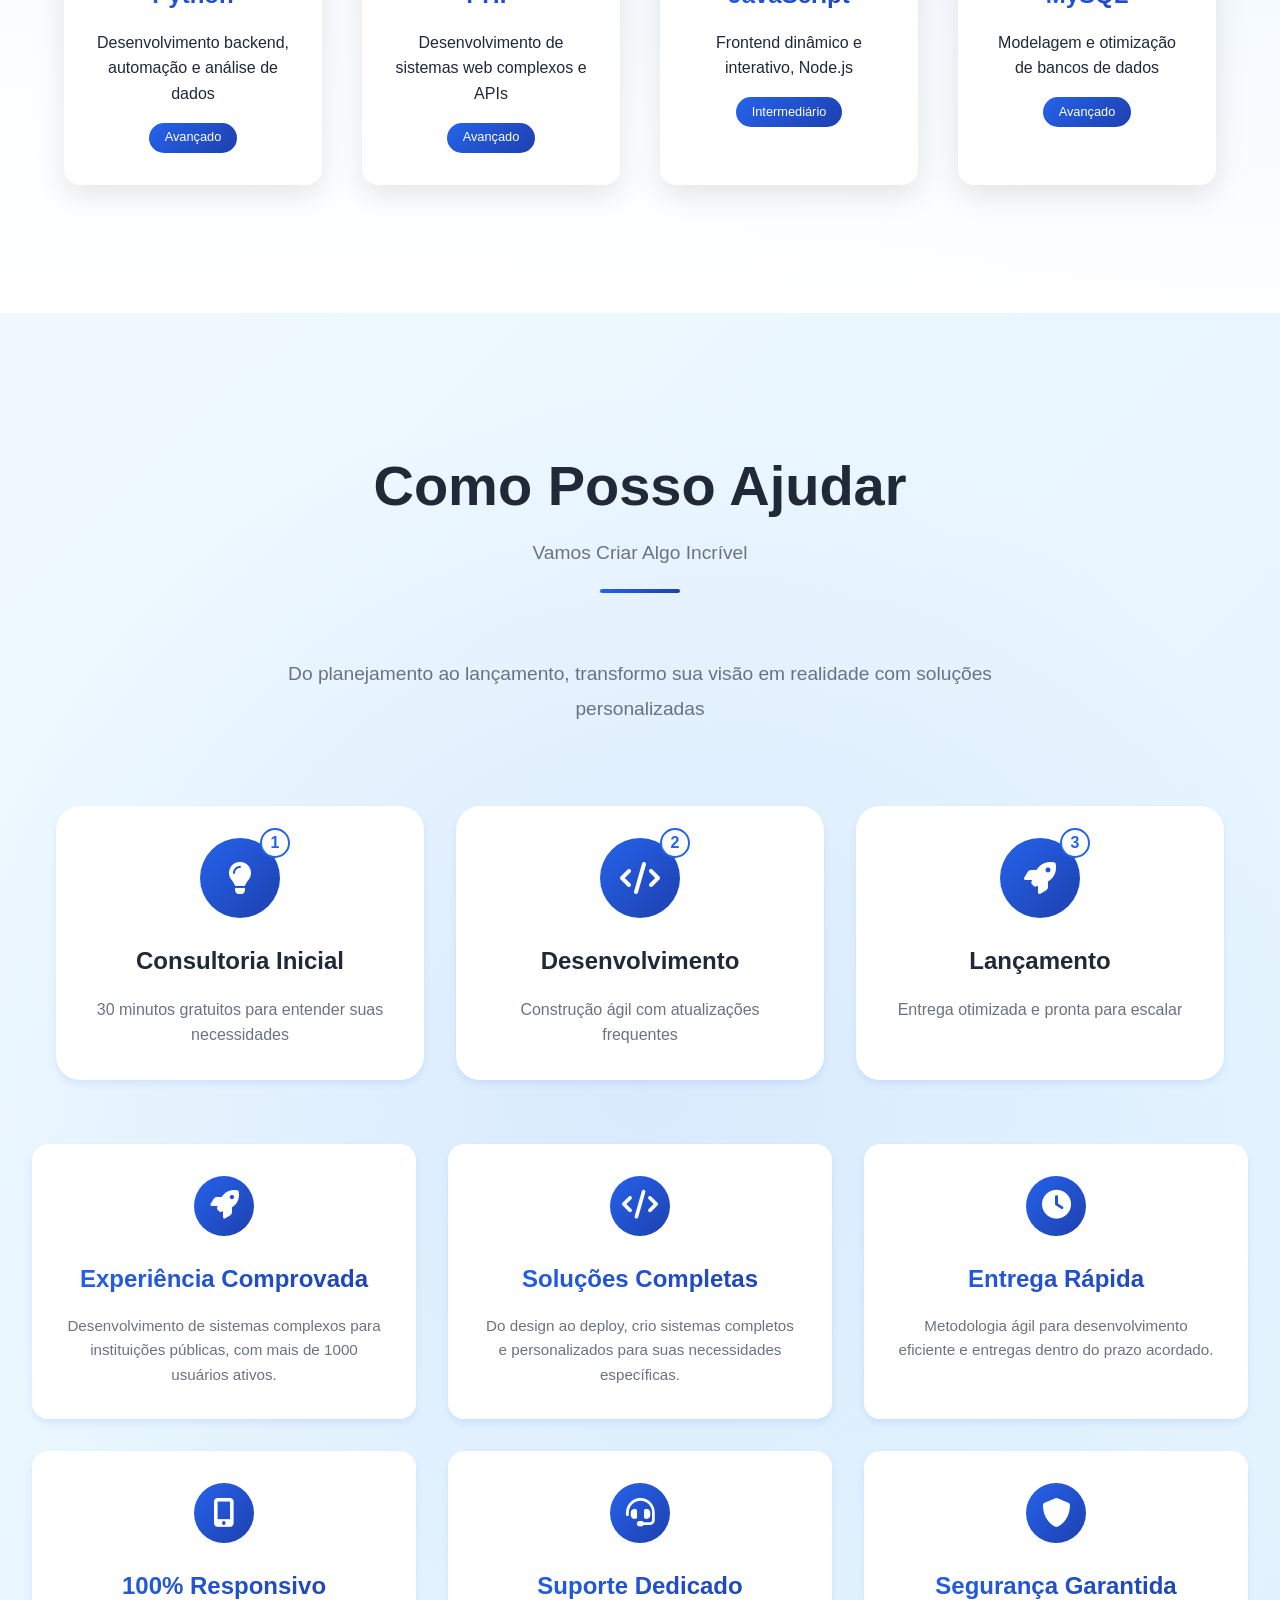
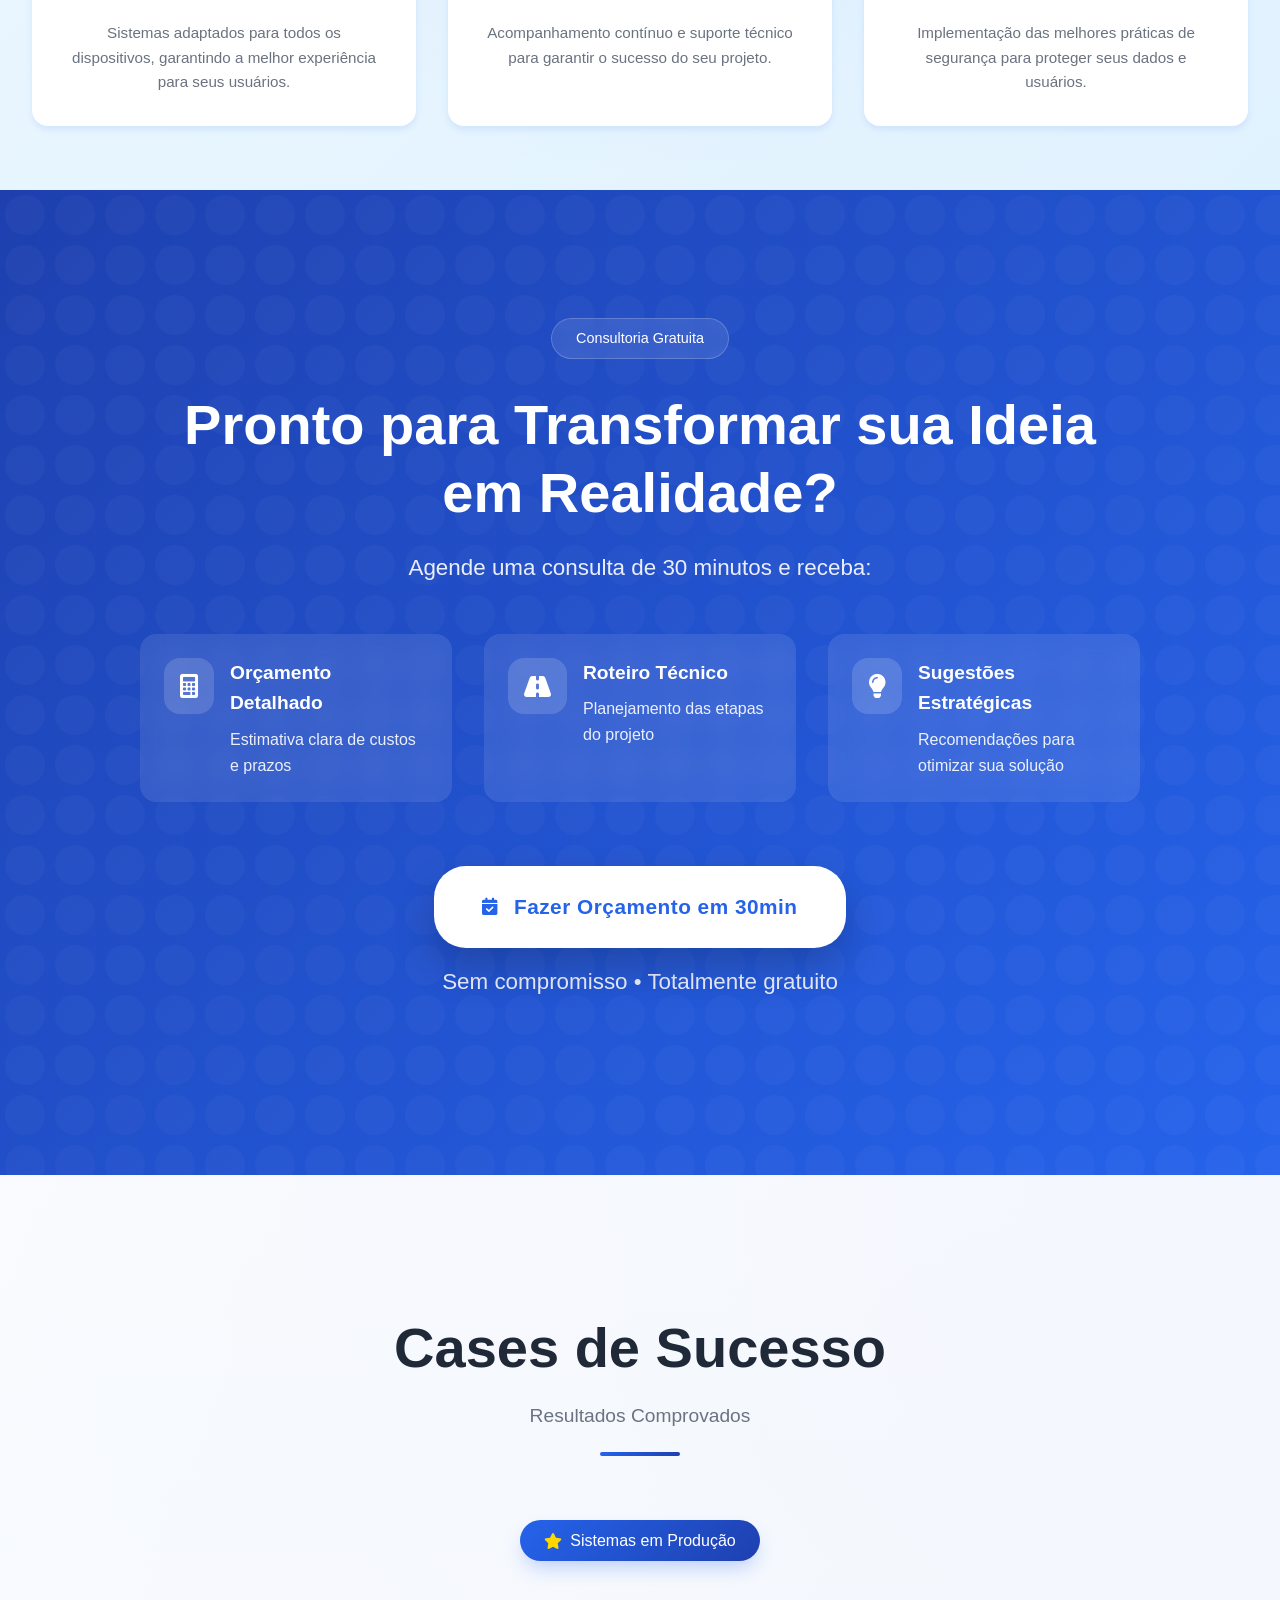
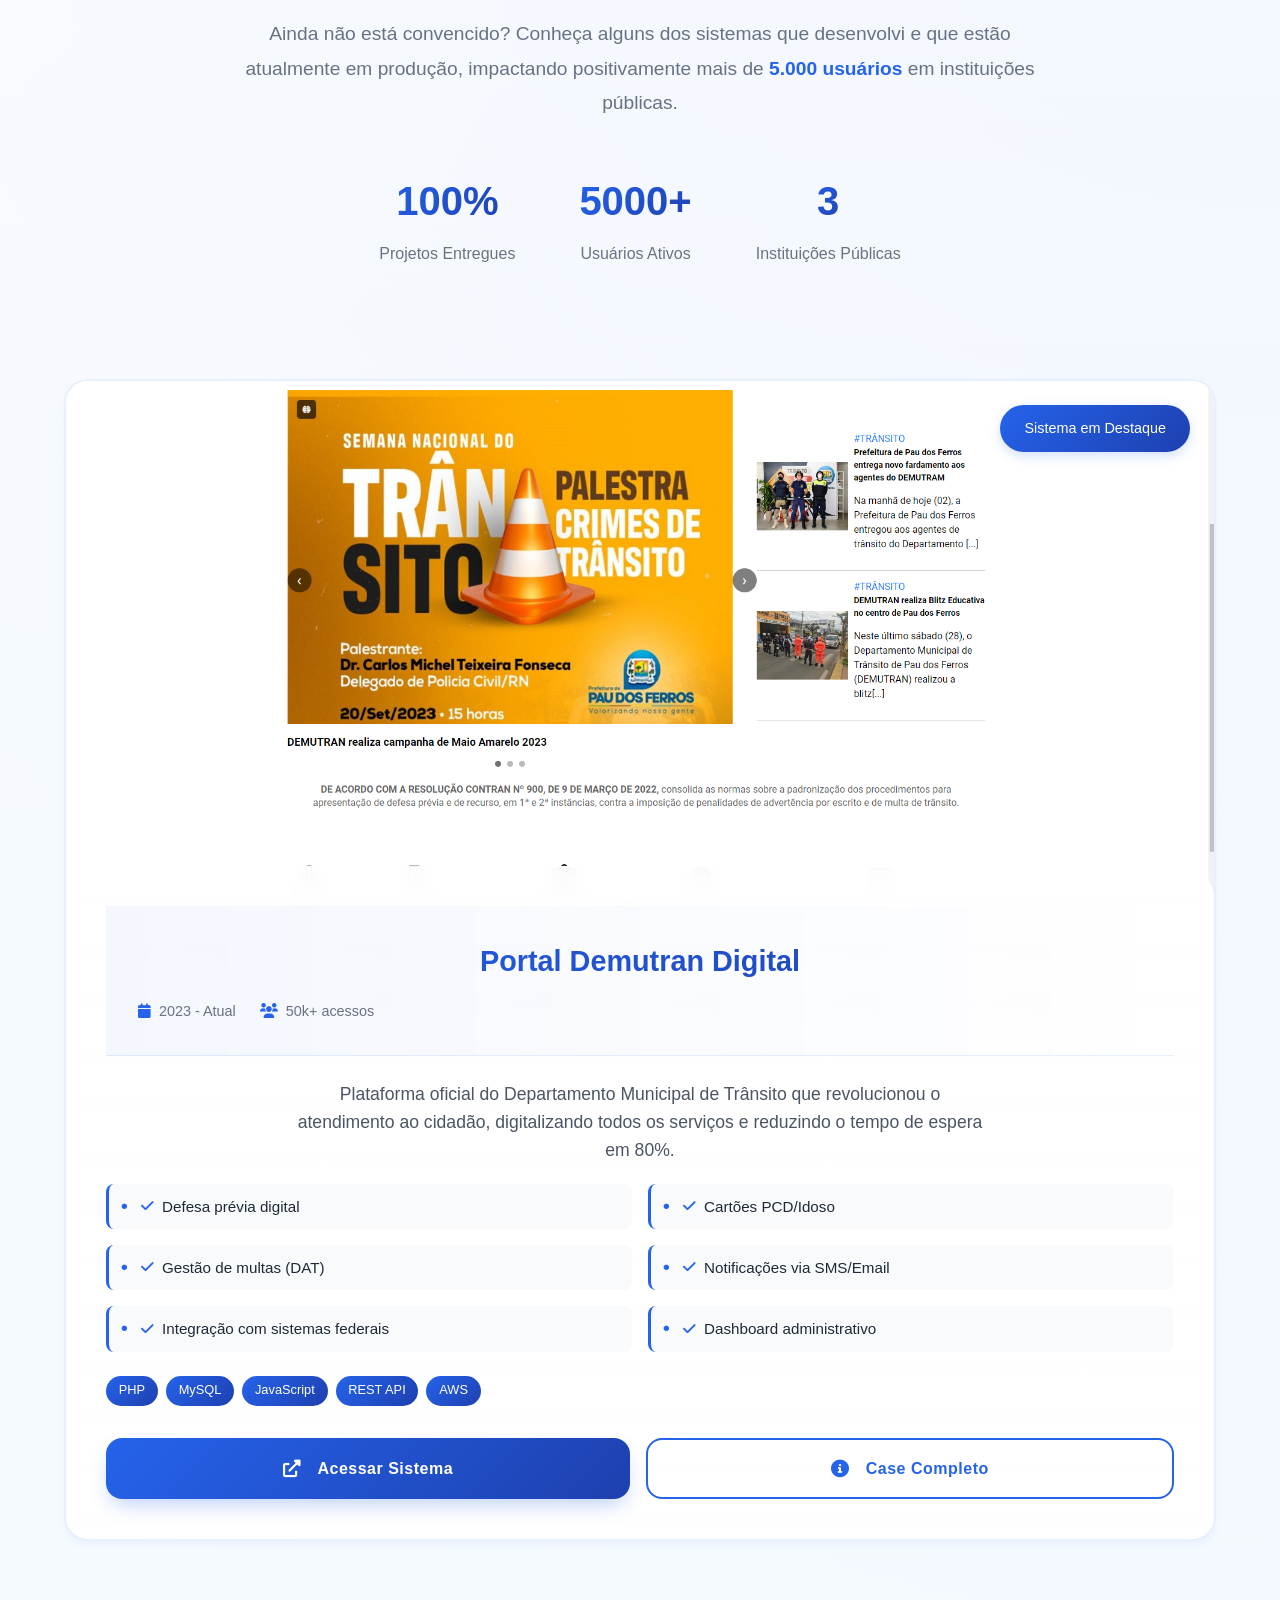
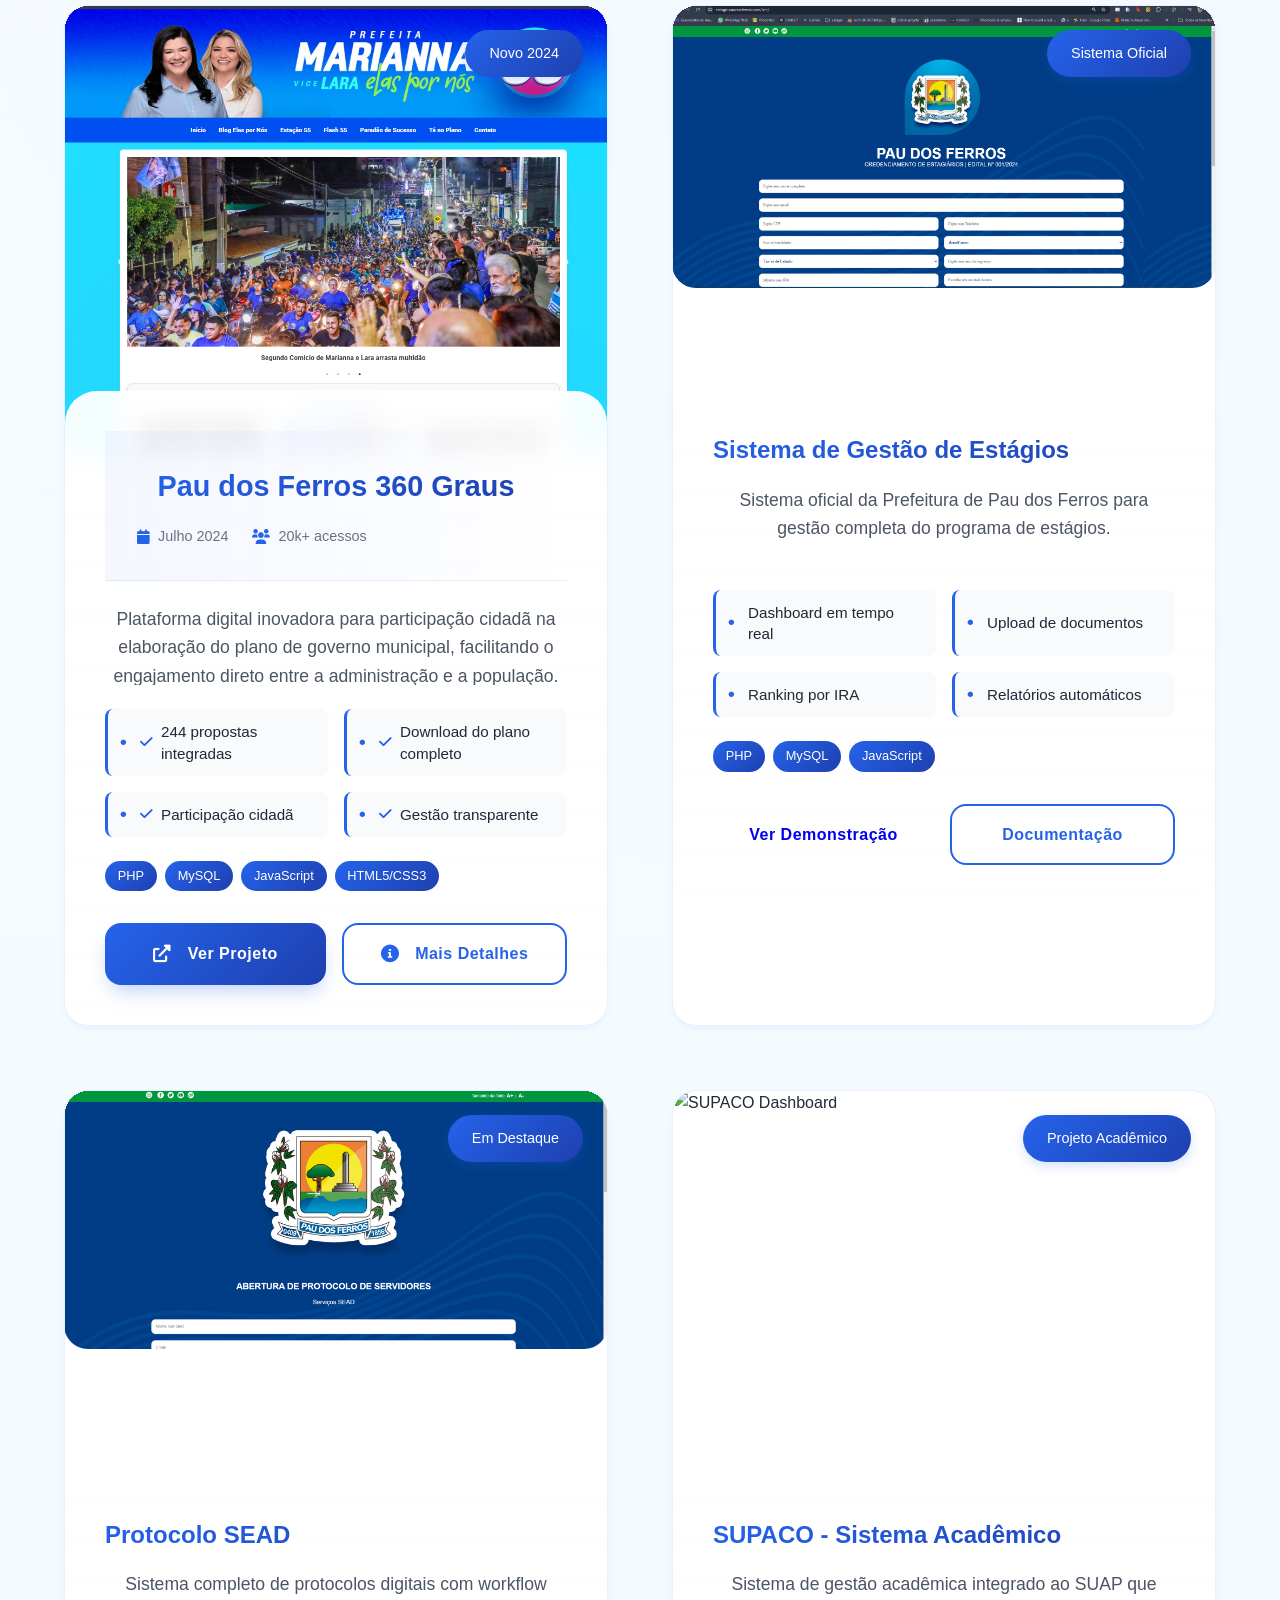
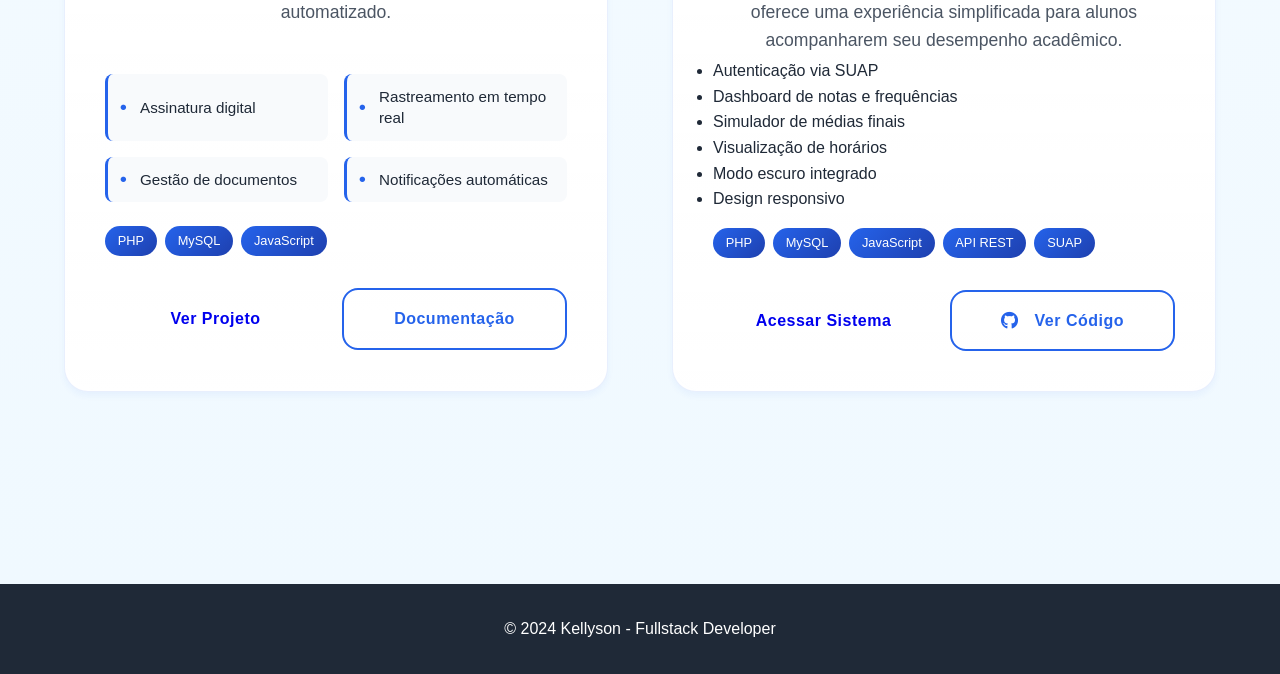
==== commit 14a199f1: "melhora o estilo da seção "sobre" e adiciona nova seção de contato com responsividade aprimorada" ====
--- a/index.html
+++ b/index.html
@@ -49,68 +49,137 @@
         </div>
     </section>
 
-    <section id="about" class="about-section" data-aos="fade-up">
-        <h2 class="section-title">Quem sou eu</h2>
+    <section id="about" class="about-section">
         <div class="about-container">
-            <div class="about-content">
-                <p class="about-text">
-                    Como desenvolvedor fullstack, combino criatividade e expertise técnica para transformar ideias em 
-                    soluções digitais impactantes. Especializado em desenvolvimento web, tenho um histórico 
-                    comprovado de criar sistemas que simplificam processos e melhoram a experiência do usuário.
-                </p>
-
-                <div class="education">
-                    <h3>Formação Acadêmica</h3>
-                    <ul class="education-list">
-                        <li class="education-item">
-                            <i class="fas fa-graduation-cap"></i>
+            <div class="about-content" data-aos="fade-right">
+                <div class="about-header">
+                    <h2 class="about-title">Quem sou eu</h2>
+                    <p class="about-subtitle">Desenvolvedor Full Stack apaixonado por criar soluções inovadoras</p>
+                </div>
+
+                <div class="contact-info">
+                    <div class="contact-grid">
+                        <a href="https://github.com/kellyson71" target="_blank" class="contact-item">
+                            <i class="fab fa-github"></i>
+                            <span>GitHub</span>
+                        </a>
+                        <a href="mailto:kellyson.medeiros.pdf@gmail.com" class="contact-item">
+                            <i class="fas fa-envelope"></i>
+                            <span>Email</span>
+                        </a>
+                        <a href="https://www.linkedin.com/in/kellyson-raphael-398578264/" target="_blank" class="contact-item">
+                            <i class="fab fa-linkedin"></i>
+                            <span>LinkedIn</span>
+                        </a>
+                        <a href="https://wa.me/5584981087357" target="_blank" class="contact-item">
+                            <i class="fab fa-whatsapp"></i>
+                            <span>WhatsApp</span>
+                        </a>
+                    </div>
+                </div>
+
+                <div class="about-text">
+                    <p>Com experiência em desenvolvimento web e sistemas, atuo na criação de soluções digitais inovadoras que impactam positivamente a vida das pessoas. Especializado em PHP, JavaScript e Python, tenho um histórico comprovado de projetos bem-sucedidos para instituições públicas e privadas.</p>
+                </div>
+
+                <div class="education-section">
+                    <h3 class="education-title">
+                        <i class="fas fa-graduation-cap"></i>
+                        Formação Acadêmica
+                    </h3>
+                    <div class="education-list">
+                        <div class="education-item" data-aos="fade-left" data-aos-delay="100">
+                            <div class="education-icon">
+                                <i class="fas fa-graduation-cap"></i>
+                            </div>
                             <div class="education-info">
                                 <h4>Análise e Desenvolvimento de Sistemas</h4>
                                 <p>IFRN - Em andamento</p>
                             </div>
-                        </li>
-                        <li class="education-item">
-                            <i class="fas fa-school"></i>
+                        </div>
+                        <div class="education-item" data-aos="fade-left" data-aos-delay="200">
+                            <div class="education-icon">
+                                <i class="fas fa-school"></i>
+                            </div>
                             <div class="education-info">
                                 <h4>Técnico Integrado em Informática</h4>
                                 <p>IFRN Campus Pau dos Ferros</p>
                             </div>
-                        </li>
-                    </ul>
-                </div>
-
-                <div class="tools-grid">
-                    <div class="tools-category">
-                        <h4><i class="fas fa-code-branch"></i> Controle de Versão</h4>
-                        <ul class="tools-list">
-                            <li>Git</li>
-                            <li>GitHub</li>
-                        </ul>
-                    </div>
-
-                    <div class="tools-category">
-                        <h4><i class="fas fa-terminal"></i> IDEs</h4>
-                        <ul class="tools-list">
-                            <li>VS Code</li>
-                            <li>Project IDX</li>
-                        </ul>
-                    </div>
-
-                    <div class="tools-category">
-                        <h4><i class="fas fa-database"></i> Bancos de Dados</h4>
-                        <ul class="tools-list">
-                            <li>MySQL</li>
-                            <li>phpMyAdmin</li>
-                        </ul>
-                    </div>
-
-                    <div class="tools-category">
-                        <h4><i class="fas fa-layer-group"></i> Frameworks & Libs</h4>
-                        <ul class="tools-list">
-                            <li>TailwindCSS</li>
-                            <li>Bootstrap</li>
-                            <li>jQuery</li>
-                        </ul>
+                        </div>
+                    </div>
+                </div>
+
+                <div class="tech-stack">
+                    <div class="tech-category" data-aos="fade-up" data-aos-delay="100">
+                        <div class="tech-header">
+                            <i class="fas fa-code-branch"></i>
+                            <h4>Controle de Versão</h4>
+                        </div>
+                        <div class="tech-list">
+                            <span class="tech-item">
+                                <i class="fab fa-git-alt"></i>
+                                Git
+                            </span>
+                            <span class="tech-item">
+                                <i class="fab fa-github"></i>
+                                GitHub
+                            </span>
+                        </div>
+                    </div>
+
+                    <div class="tech-category" data-aos="fade-up" data-aos-delay="200">
+                        <div class="tech-header">
+                            <i class="fas fa-terminal"></i>
+                            <h4>Ambiente de Desenvolvimento</h4>
+                        </div>
+                        <div class="tech-list">
+                            <span class="tech-item">
+                                <i class="fab fa-microsoft"></i>
+                                VS Code
+                            </span>
+                            <span class="tech-item">
+                                <i class="fab fa-google"></i>
+                                Project IDX
+                            </span>
+                        </div>
+                    </div>
+
+                    <div class="tech-category" data-aos="fade-up" data-aos-delay="300">
+                        <div class="tech-header">
+                            <i class="fas fa-database"></i>
+                            <h4>Bancos de Dados</h4>
+                        </div>
+                        <div class="tech-list">
+                            <span class="tech-item">
+                                <i class="fas fa-database"></i>
+                                MySQL
+                            </span>
+                            <span class="tech-item">
+                                <i class="fab fa-php"></i>
+                                phpMyAdmin
+                            </span>
+                        </div>
+                    </div>
+
+                    <div class="tech-category" data-aos="fade-up" data-aos-delay="400">
+                        <div class="tech-header">
+                            <i class="fas fa-layer-group"></i>
+                            <h4>Frameworks & Libs</h4>
+                        </div>
+                        <div class="tech-list">
+                            <span class="tech-item">
+                                <i class="fab fa-css3"></i>
+                                TailwindCSS
+                            </span>
+                            <span class="tech-item">
+                                <i class="fab fa-bootstrap"></i>
+                                Bootstrap
+                            </span>
+                            <span class="tech-item">
+                                <i class="fab fa-js"></i>
+                                jQuery
+                            </span>
+                        </div>
                     </div>
                 </div>
             </div>
--- a/styles.css
+++ b/styles.css
@@ -982,123 +982,220 @@
 }
 
 .about-section {
-  padding: 6rem 2rem;
-  background: linear-gradient(to bottom, #f8fafc, #ffffff);
+  padding: 8rem 0;
   position: relative;
   overflow: hidden;
-}
-
-.about-section::before {
-  content: "";
-  position: absolute;
-  top: 0;
-  left: 0;
-  width: 100%;
-  height: 100%;
-  background: linear-gradient(
-    135deg,
-    rgba(37, 99, 235, 0.05) 0%,
-    rgba(37, 99, 235, 0) 100%
-  );
-  z-index: -1;
+  background: linear-gradient(135deg, #f8fafc 0%, #f0f9ff 100%);
 }
 
 .about-container {
   max-width: 1200px;
   margin: 0 auto;
+  padding: 0 2rem;
   display: grid;
-  grid-template-columns: 1fr 1fr;
+  grid-template-columns: 1.2fr 0.8fr;
   gap: 4rem;
   align-items: center;
+  position: relative;
 }
 
 .about-content {
   display: flex;
   flex-direction: column;
-  gap: 2rem;
-  padding-right: 4rem;
+  gap: 2.5rem;
+}
+
+.about-header {
+  margin-bottom: 2rem;
+}
+
+.about-title {
+  font-size: 2.5rem;
+  font-weight: 800;
+  margin-bottom: 1rem;
+  background: var(--gradient);
+  -webkit-background-clip: text;
+  -webkit-text-fill-color: transparent;
+}
+
+.about-subtitle {
+  font-size: 1.2rem;
+  color: #6b7280;
+  line-height: 1.6;
 }
 
 .about-text {
-  font-size: 1.2rem;
-  line-height: 2;
-  margin-bottom: 2rem;
+  font-size: 1.1rem;
+  line-height: 1.8;
   color: #4b5563;
+  padding: 2rem;
+  background: rgba(255, 255, 255, 0.8);
+  border-radius: 1.5rem;
+  border: 1px solid rgba(37, 99, 235, 0.1);
+  backdrop-filter: blur(10px);
+}
+
+.education-section {
+  background: white;
+  border-radius: 1.5rem;
+  padding: 2rem;
+  box-shadow: 0 4px 20px rgba(37, 99, 235, 0.1);
+}
+
+.education-title {
+  font-size: 1.5rem;
+  font-weight: 700;
+  color: var(--primary-color);
+  margin-bottom: 1.5rem;
+  display: flex;
+  align-items: center;
+  gap: 0.75rem;
 }
 
 .education-list {
-  list-style: none;
   display: flex;
   flex-direction: column;
   gap: 1.5rem;
 }
 
 .education-item {
-  display: flex;
-  align-items: flex-start;
-  gap: 1rem;
-}
-
-.education-item i {
+  display: grid;
+  grid-template-columns: auto 1fr;
+  gap: 1.5rem;
+  padding: 1.5rem;
+  background: #f8fafc;
+  border-radius: 1rem;
+  transition: transform 0.3s ease;
+  border-left: 4px solid var(--primary-color);
+}
+
+.education-item:hover {
+  transform: translateX(10px);
+  background: #f0f9ff;
+}
+
+.education-icon {
+  width: 3rem;
+  height: 3rem;
+  background: var(--gradient);
+  border-radius: 1rem;
+  display: flex;
+  align-items: center;
+  justify-content: center;
+}
+
+.education-icon i {
   font-size: 1.5rem;
-  color: var(--primary-color);
-  margin-top: 0.2rem;
+  color: white;
 }
 
 .education-info h4 {
   font-size: 1.1rem;
+  font-weight: 600;
   color: var(--text-color);
-  margin-bottom: 0.25rem;
+  margin-bottom: 0.5rem;
 }
 
 .education-info p {
+  font-size: 0.95rem;
   color: #6b7280;
-  font-size: 0.95rem;
-}
-
-.tools-grid {
+}
+
+.tech-stack {
   display: grid;
   grid-template-columns: repeat(2, 1fr);
   gap: 1.5rem;
 }
 
-.tools-category {
+.tech-category {
   background: white;
+  border-radius: 1.2rem;
   padding: 1.5rem;
-  border-radius: 1rem;
-  box-shadow: 0 4px 6px rgba(0, 0, 0, 0.05);
-}
-
-.tools-category h4 {
+  border: 1px solid rgba(37, 99, 235, 0.1);
+  transition: transform 0.3s ease;
+}
+
+.tech-category:hover {
+  transform: translateY(-5px);
+  box-shadow: 0 10px 30px rgba(37, 99, 235, 0.1);
+}
+
+.tech-header {
+  display: flex;
+  align-items: center;
+  gap: 0.75rem;
+  margin-bottom: 1rem;
+}
+
+.tech-header i {
+  font-size: 1.2rem;
   color: var(--primary-color);
-  margin-bottom: 1rem;
-  display: flex;
+}
+
+.tech-header h4 {
+  font-size: 1.1rem;
+  font-weight: 600;
+  color: var(--text-color);
+}
+
+.tech-list {
+  display: flex;
+  flex-wrap: wrap;
+  gap: 0.75rem;
+}
+
+.tech-item {
+  display: inline-flex;
   align-items: center;
   gap: 0.5rem;
-}
-
-.tools-list {
-  list-style: none;
-  display: flex;
-  flex-wrap: wrap;
-  gap: 0.5rem;
-}
-
-.tools-list li {
-  background: #f1f5f9;
-  padding: 0.4rem 0.8rem;
-  border-radius: 0.5rem;
+  padding: 0.5rem 1rem;
+  background: #f0f9ff;
+  border-radius: 2rem;
   font-size: 0.9rem;
-  color: #475569;
+  color: var(--primary-color);
+  transition: all 0.3s ease;
+}
+
+.tech-item i {
+  font-size: 0.8rem;
+  opacity: 0.7;
+  transition: all 0.3s ease;
+}
+
+.tech-item:hover {
+  background: var(--gradient);
+  color: white;
+  transform: translateY(-2px);
+}
+
+.tech-item:hover i {
+  opacity: 1;
+  transform: scale(1.1);
 }
 
 @media (max-width: 768px) {
   .about-container {
     grid-template-columns: 1fr;
-  }
-
-  .tools-grid {
+    gap: 3rem;
+  }
+
+  .tech-stack {
     grid-template-columns: 1fr;
+  }
+
+  .about-text {
+    padding: 1.5rem;
+  }
+
+  .education-item {
+    grid-template-columns: 1fr;
+    gap: 1rem;
+    padding: 1.25rem;
+  }
+
+  .education-icon {
+    width: 2.5rem;
+    height: 2.5rem;
   }
 }
 
@@ -2017,3 +2114,84 @@
 }
 
 /* ...existing code... */
+
+.contact-info {
+    margin: 2rem 0;
+    background: rgba(255, 255, 255, 0.5);
+    backdrop-filter: blur(10px);
+    border-radius: 1.5rem;
+    border: 1px solid rgba(37, 99, 235, 0.1);
+    transition: all 0.3s ease;
+}
+
+.contact-grid {
+    display: flex;
+    justify-content: center;
+    gap: 1rem;
+    padding: 1rem;
+}
+
+.contact-item {
+    position: relative;
+    display: flex;
+    align-items: center;
+    gap: 0.75rem;
+    padding: 0.75rem 1.25rem;
+    text-decoration: none;
+    color: var(--text-color);
+    border-radius: 1rem;
+    transition: all 0.3s ease;
+    background: transparent;
+}
+
+.contact-item:hover {
+    background: var(--gradient);
+    transform: translateY(-3px);
+}
+
+.contact-item i {
+    font-size: 1.2rem;
+    color: var(--primary-color);
+    transition: all 0.3s ease;
+}
+
+.contact-item span {
+    font-size: 0.9rem;
+    font-weight: 500;
+    opacity: 0.9;
+}
+
+.contact-item:hover i,
+.contact-item:hover span {
+    color: white;
+}
+
+.contact-item::after {
+    content: "";
+    position: absolute;
+    right: -0.5rem;
+    height: 50%;
+    width: 1px;
+    background: rgba(37, 99, 235, 0.1);
+}
+
+.contact-item:last-child::after {
+    display: none;
+}
+
+@media (max-width: 768px) {
+    .contact-grid {
+        flex-wrap: wrap;
+        justify-content: flex-start;
+    }
+
+    .contact-item {
+        width: calc(50% - 0.5rem);
+    }
+
+    .contact-item::after {
+        display: none;
+    }
+}
+
+/* ...existing code... */
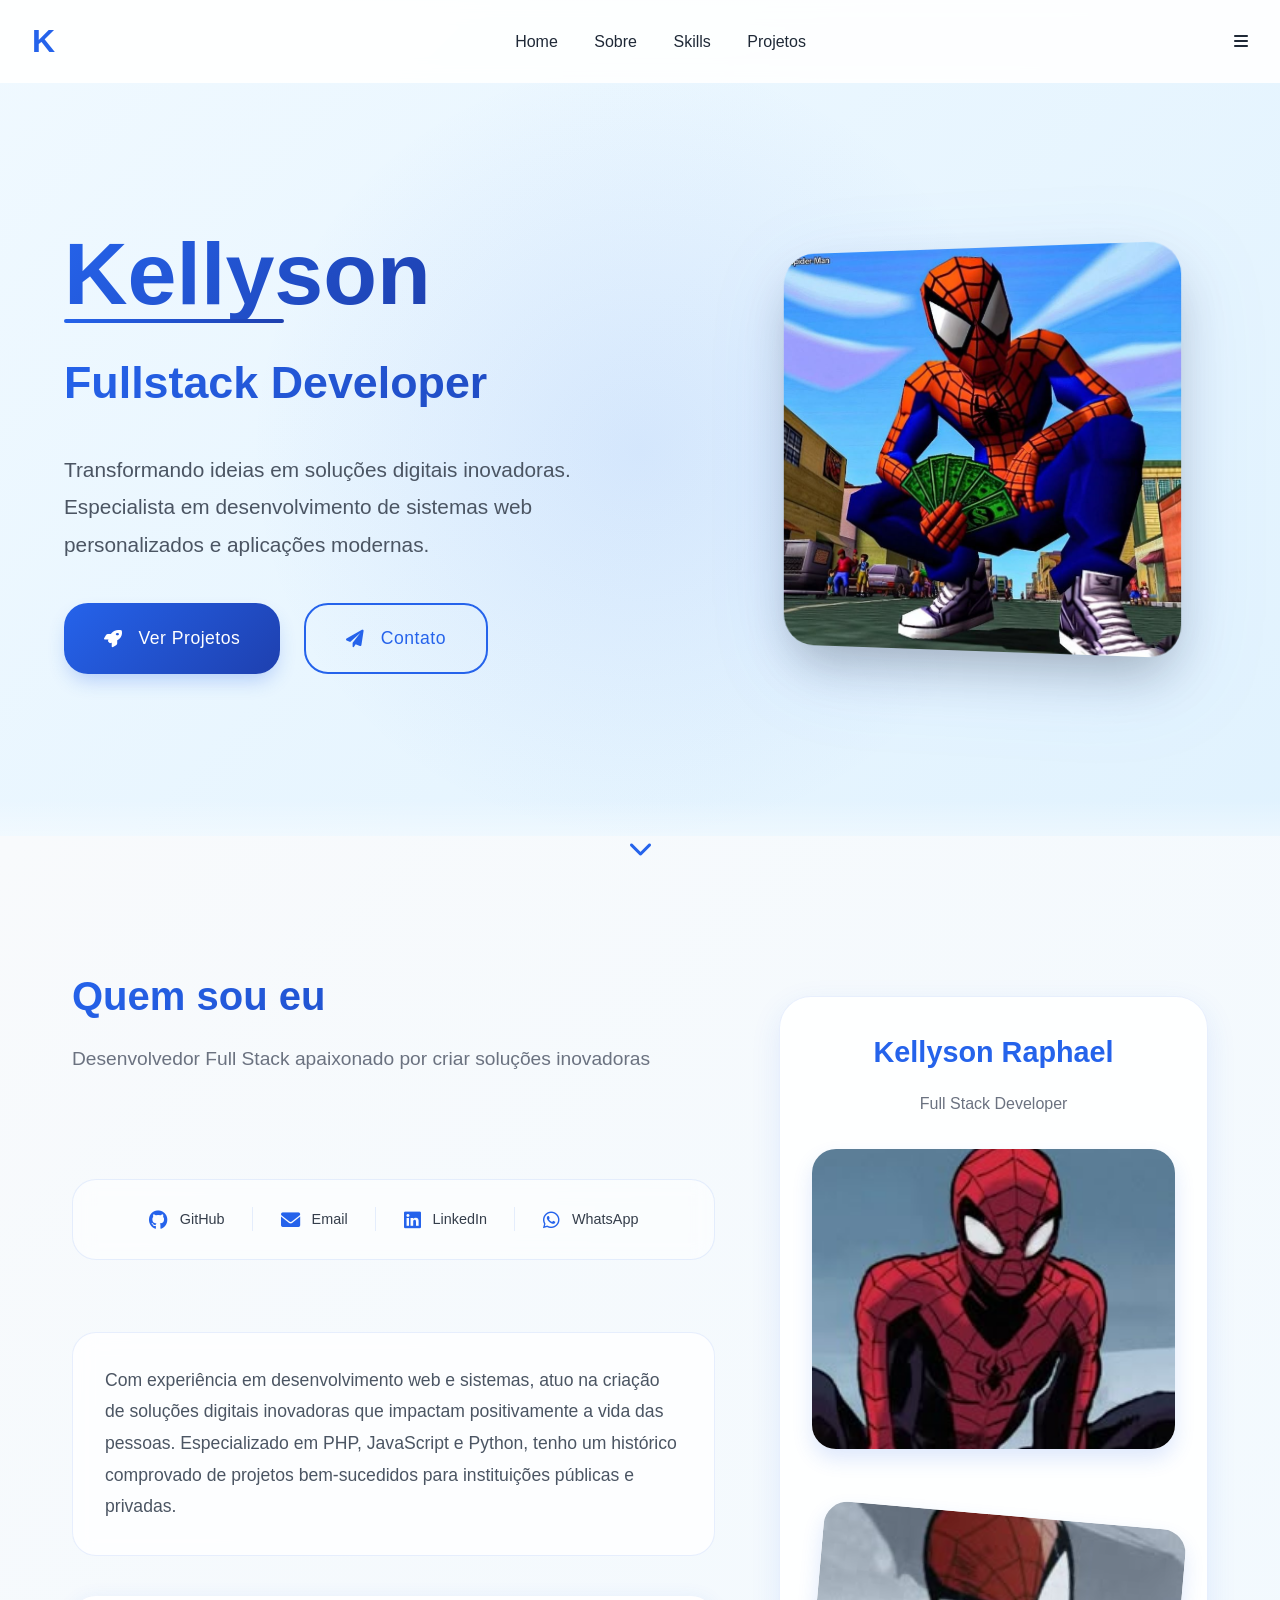
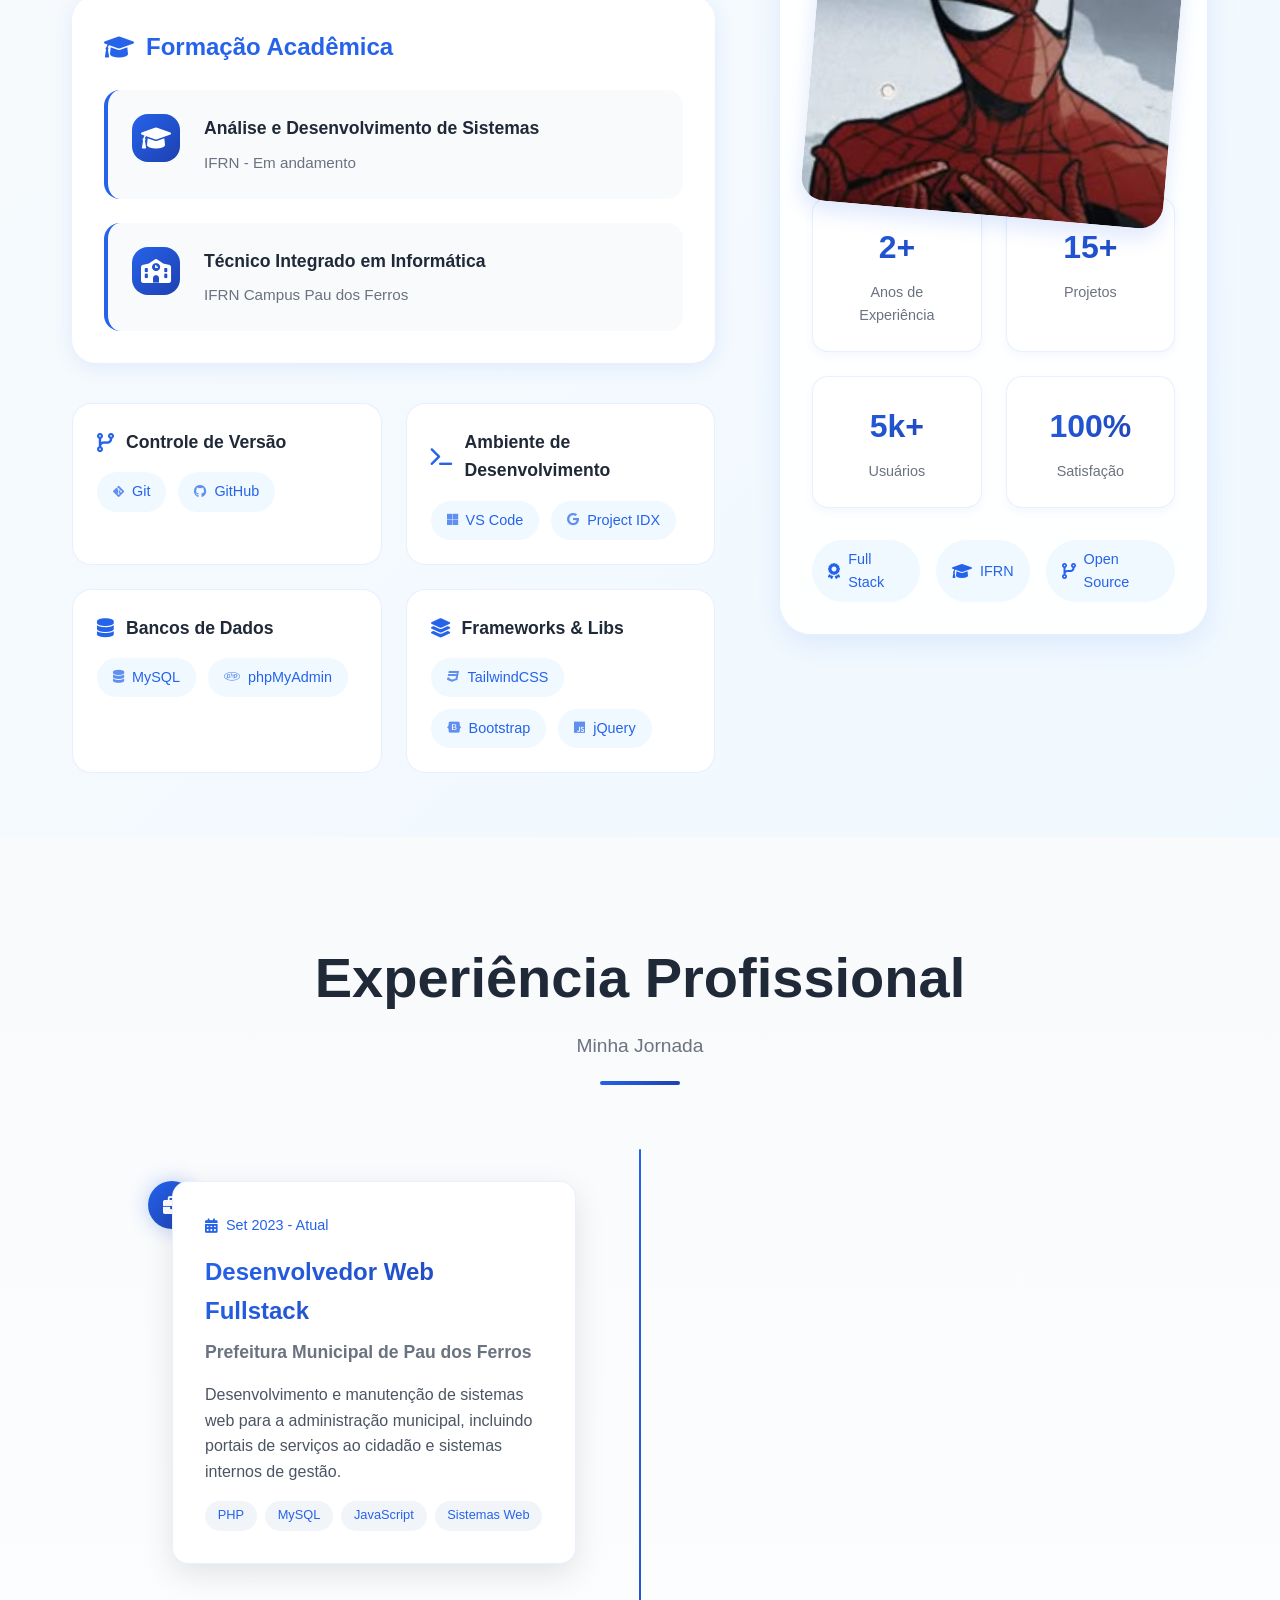
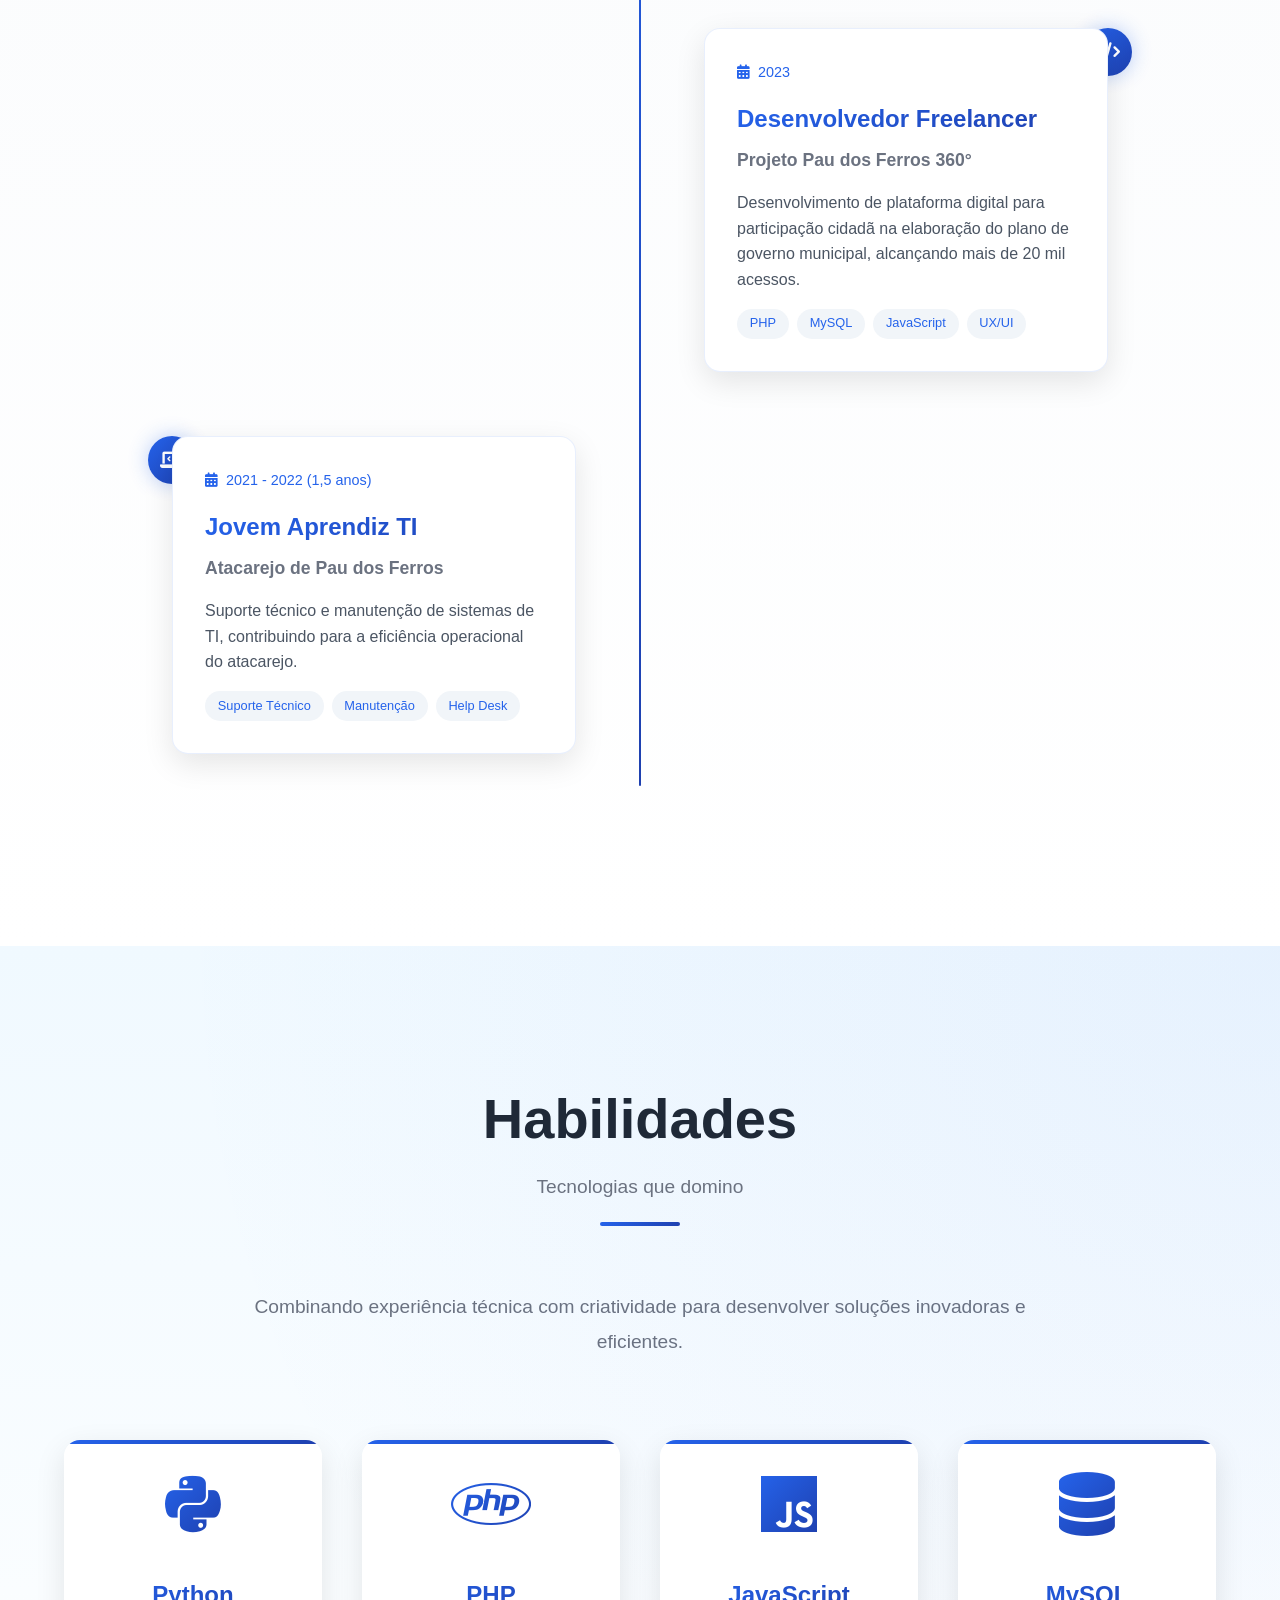
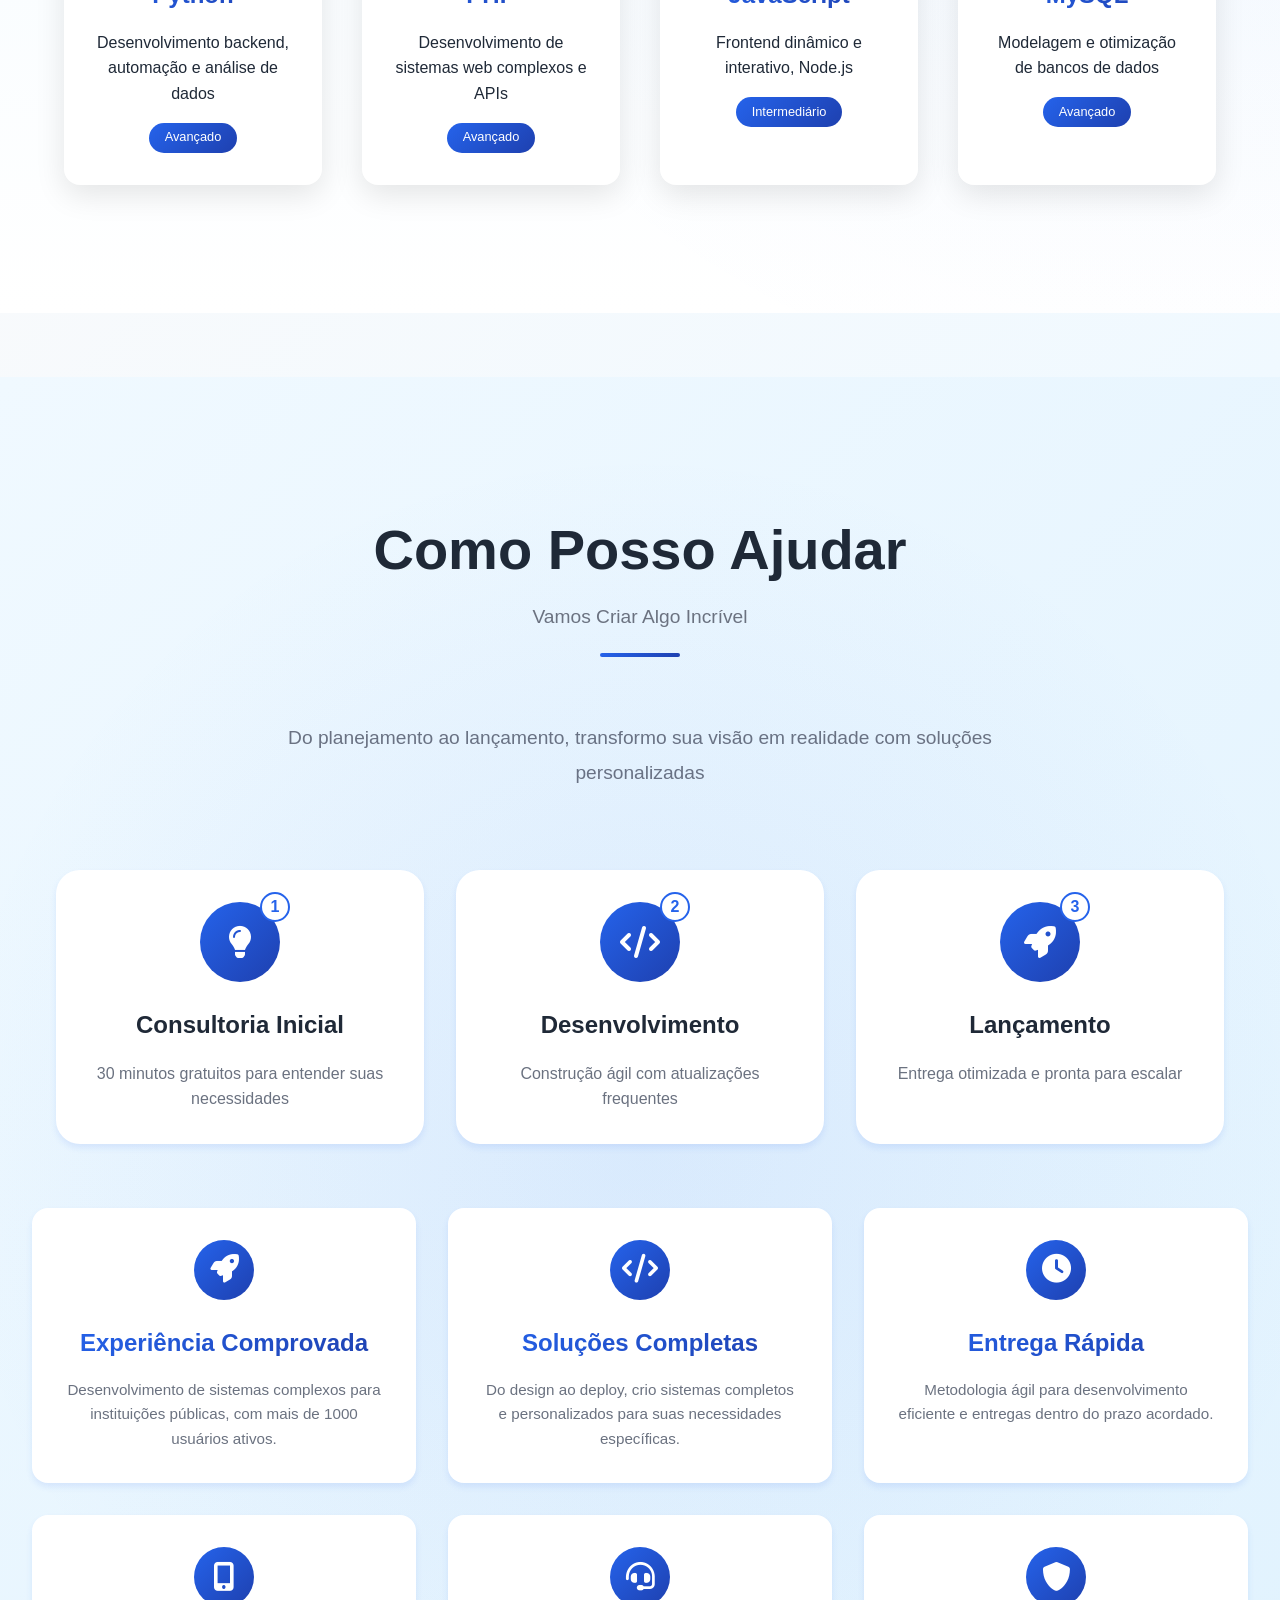
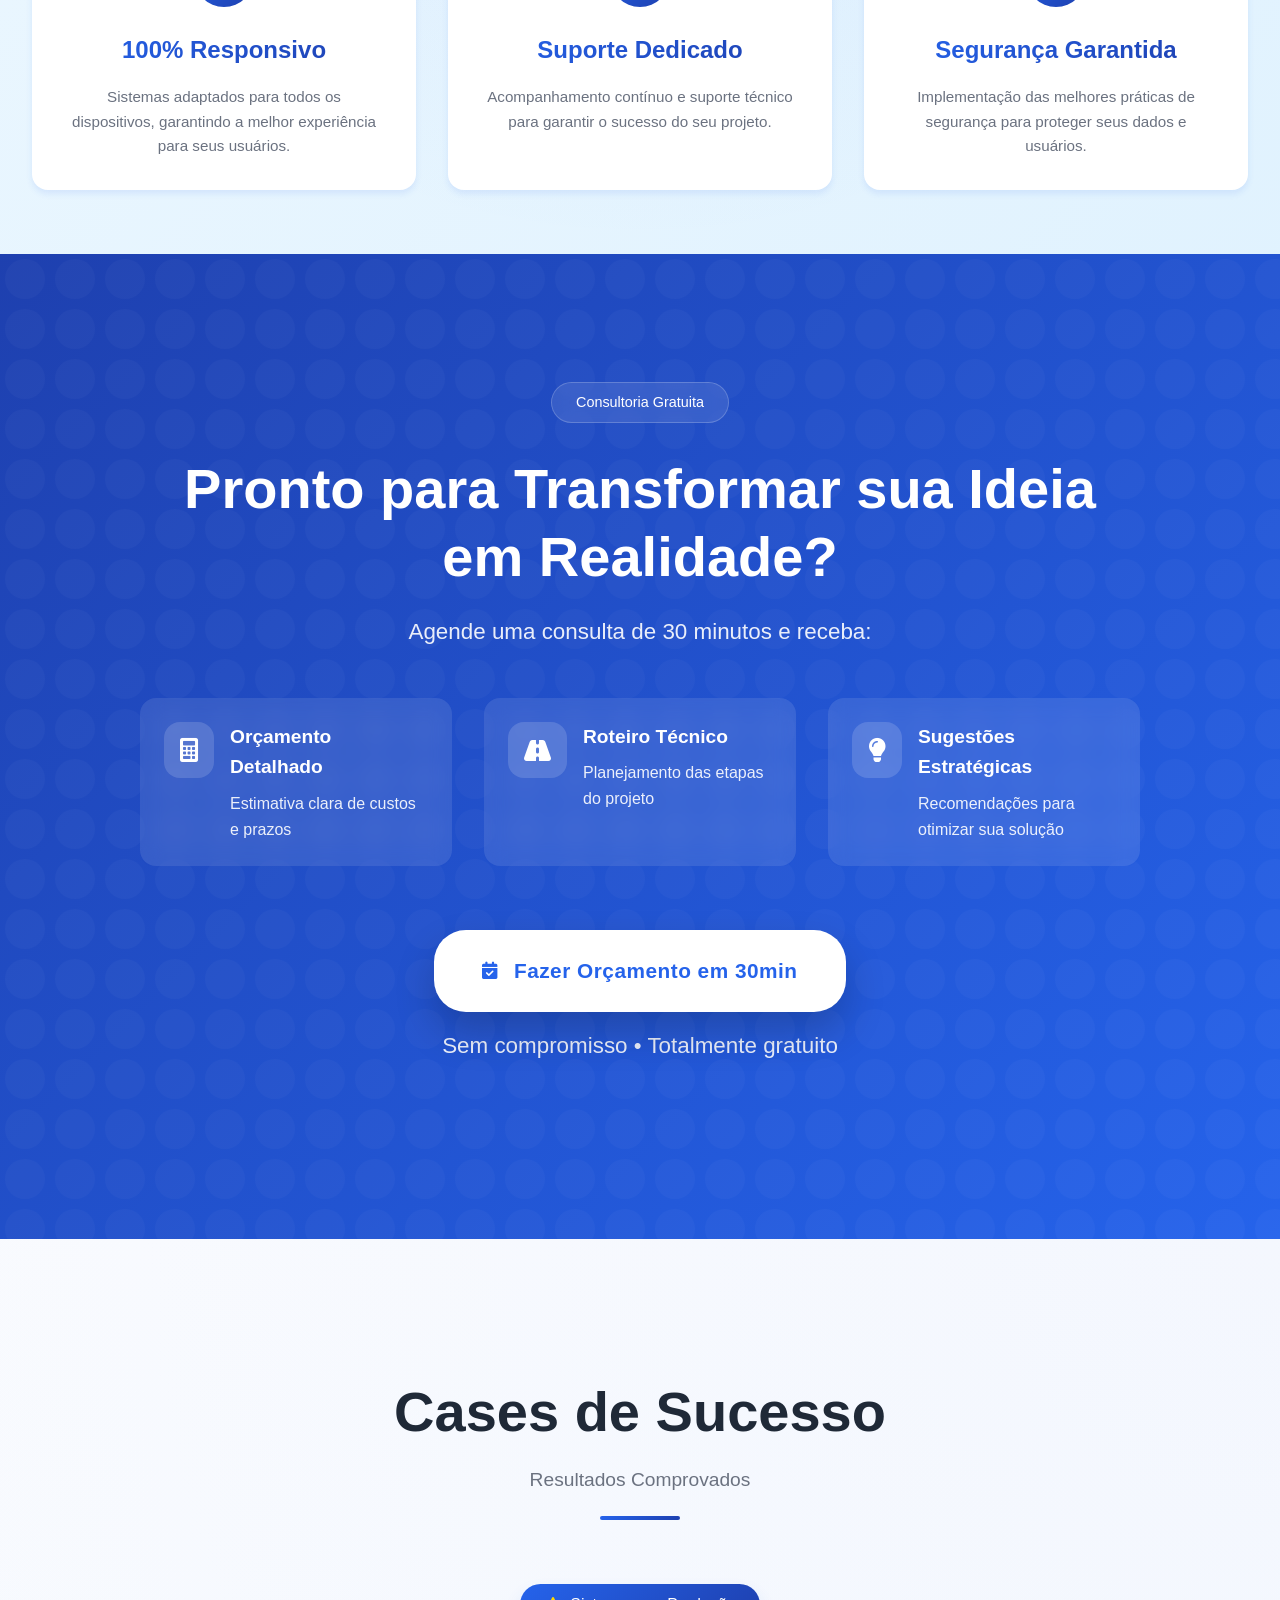
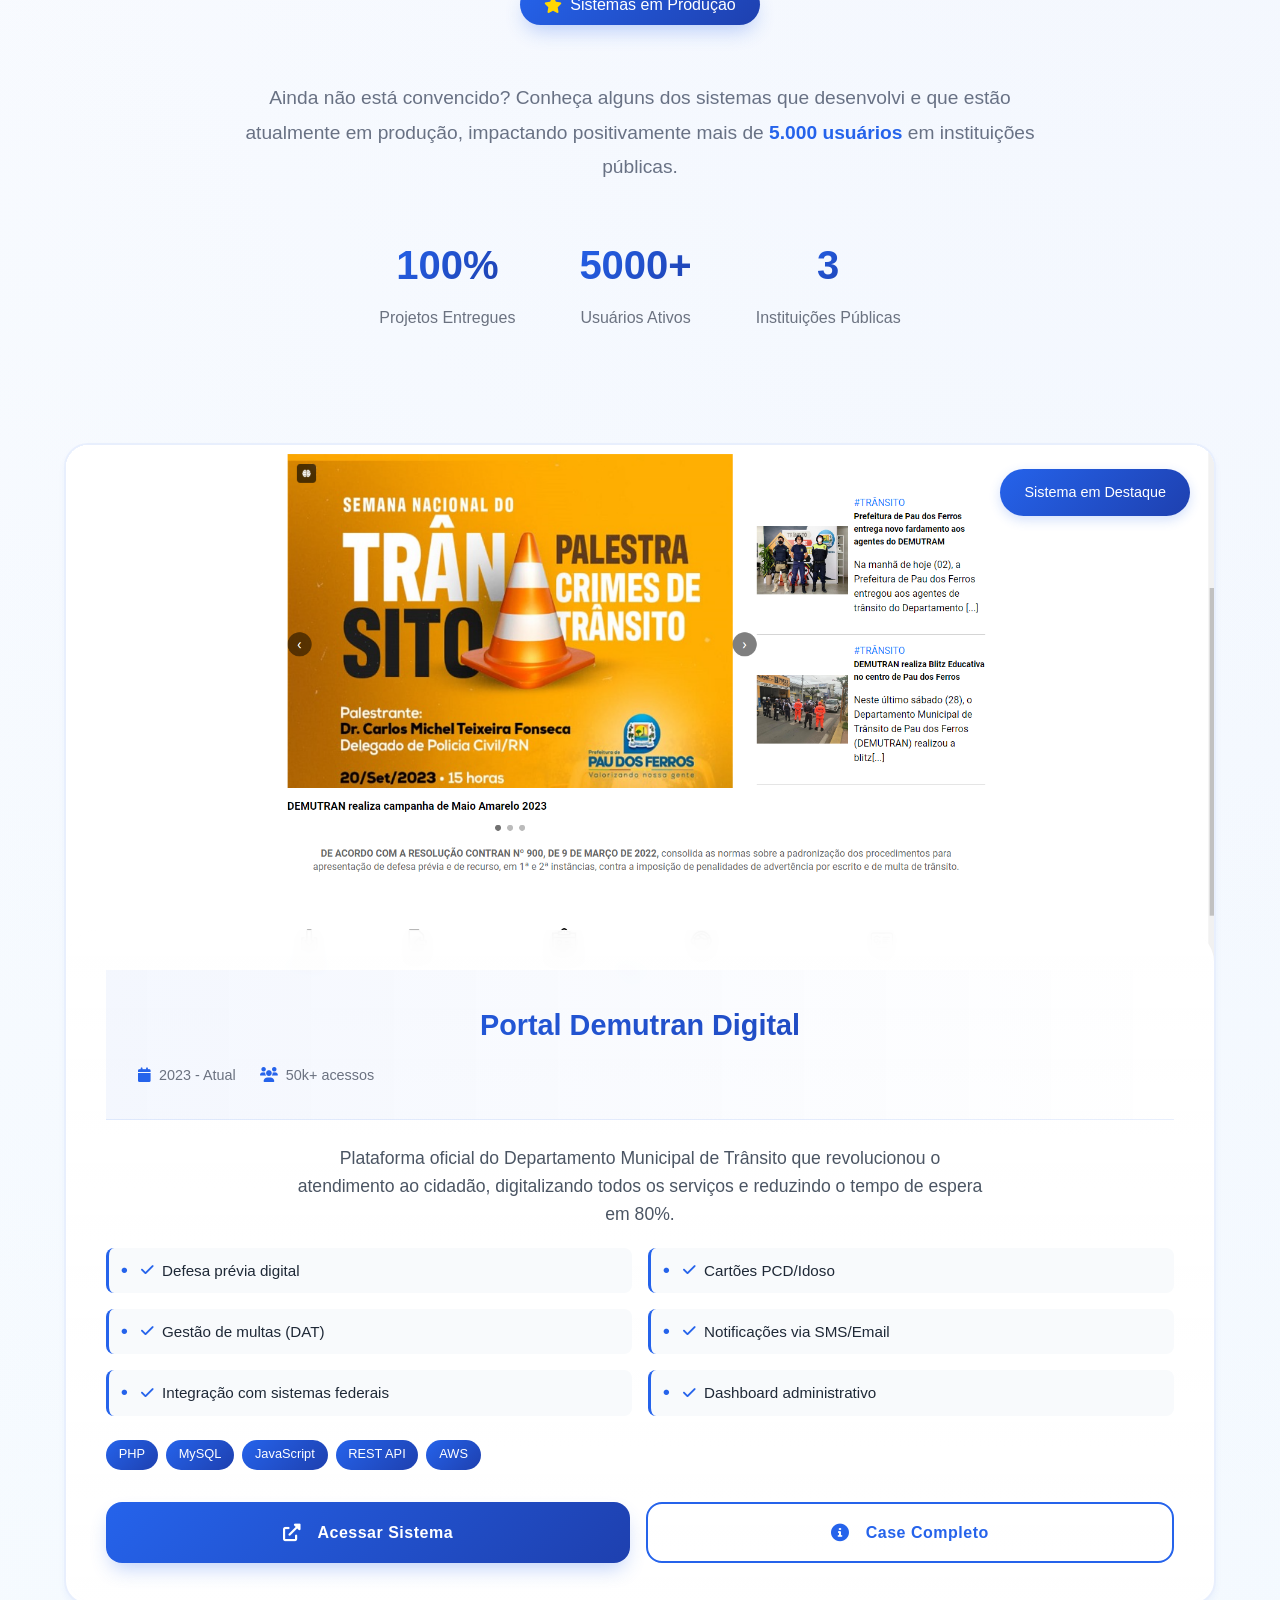
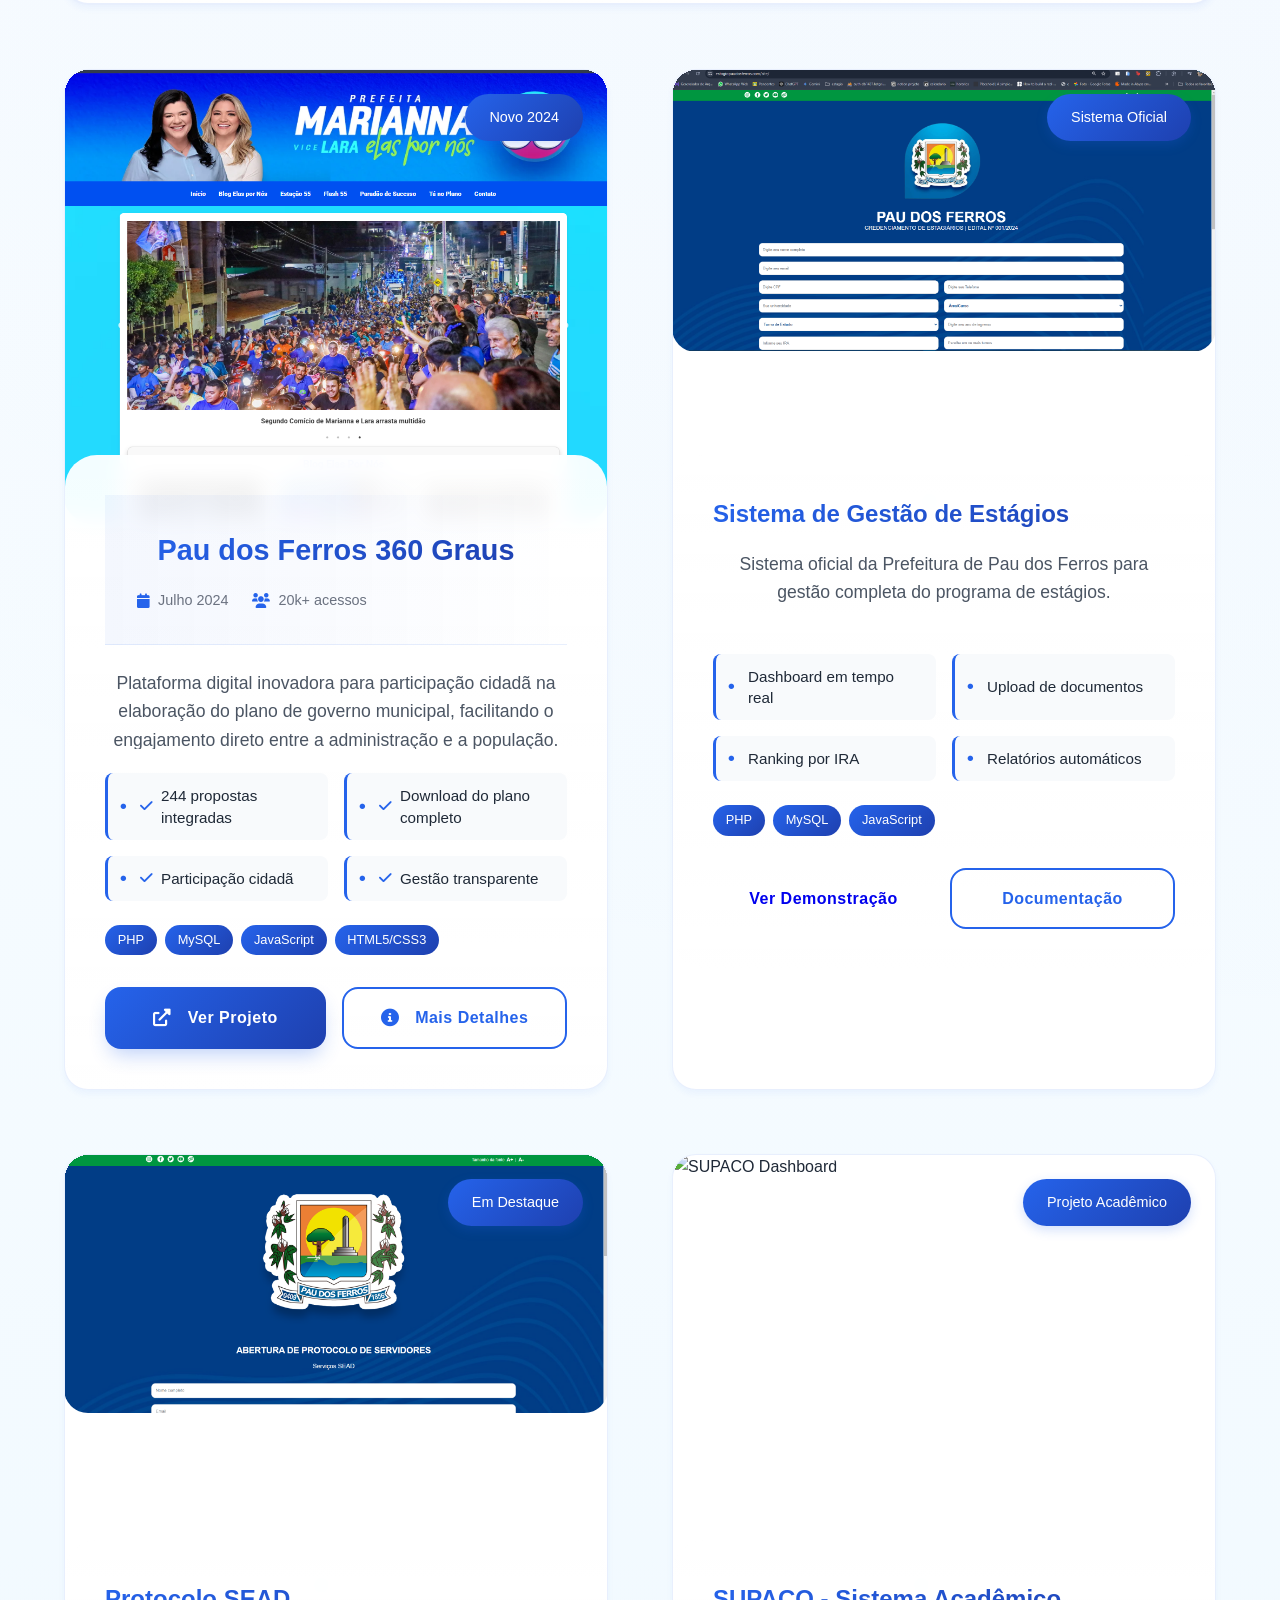
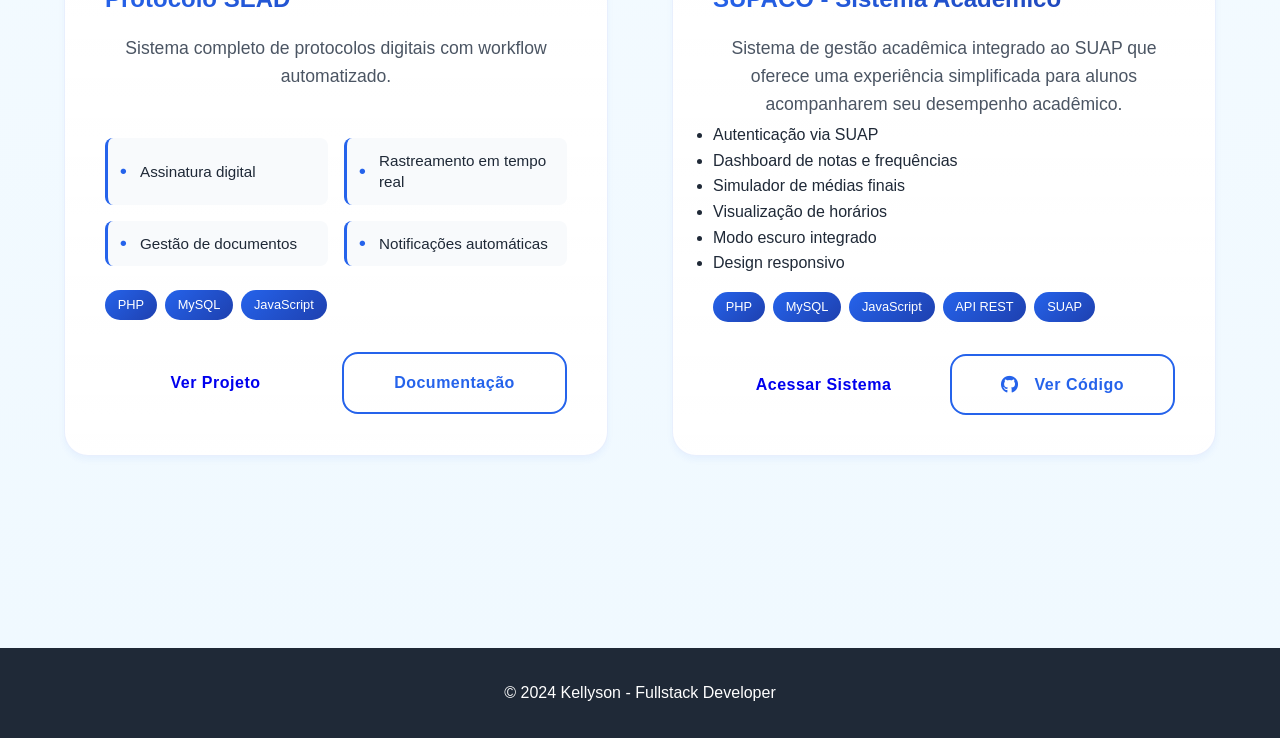
==== commit 44d9ff2b: "adiciona seção de perfil com estatísticas e integração com GitHub para exibir dados do usuário" ====
--- a/index.html
+++ b/index.html
@@ -184,9 +184,50 @@
                 </div>
             </div>
 
-            <div class="profile-images" data-aos="fade-left">
-                <img src="img/1c4f073cdf23c11ce234abf416ec2a87.jpg" alt="Kellyson Profile" class="profile-image">
-                <img src="img/1eff530e292d13cb4088062614b9eed8.jpg" alt="Kellyson Working" class="profile-image">
+            <div class="profile-section" data-aos="fade-left">
+                <div class="profile-header">
+                    <h3 class="profile-title">Kellyson Raphael</h3>
+                    <p class="profile-subtitle">Full Stack Developer</p>
+                </div>
+                
+                <div class="profile-images">
+                    <img src="img/1c4f073cdf23c11ce234abf416ec2a87.jpg" alt="Kellyson Profile" class="profile-image">
+                    <img src="img/1eff530e292d13cb4088062614b9eed8.jpg" alt="Kellyson Working" class="profile-image">
+                </div>
+
+                <div class="profile-stats">
+                    <div class="stat-card">
+                        <div class="stat-value">2+</div>
+                        <div class="stat-label">Anos de Experiência</div>
+                    </div>
+                    <div class="stat-card">
+                        <div class="stat-value">15+</div>
+                        <div class="stat-label">Projetos</div>
+                    </div>
+                    <div class="stat-card">
+                        <div class="stat-value">5k+</div>
+                        <div class="stat-label">Usuários</div>
+                    </div>
+                    <div class="stat-card">
+                        <div class="stat-value">100%</div>
+                        <div class="stat-label">Satisfação</div>
+                    </div>
+                </div>
+
+                <div class="profile-badges">
+                    <span class="profile-badge">
+                        <i class="fas fa-award"></i>
+                        Full Stack
+                    </span>
+                    <span class="profile-badge">
+                        <i class="fas fa-graduation-cap"></i>
+                        IFRN
+                    </span>
+                    <span class="profile-badge">
+                        <i class="fas fa-code-branch"></i>
+                        Open Source
+                    </span>
+                </div>
             </div>
         </div>
     </section>
@@ -302,7 +343,12 @@
         </div>
     </section>
 
-    
+    <section class="github-section">
+    <div class="github-container">
+        <!-- Conteúdo será preenchido via JavaScript -->
+    </div>
+</section>
+
     <section id="hire" class="section-container hire-section" data-aos="fade-up">
         <div class="section-header">
             <h2 class="section-title" data-subtitle="Vamos Criar Algo Incrível">Como Posso Ajudar</h2>
--- a/styles.css
+++ b/styles.css
@@ -984,7 +984,8 @@
 .about-section {
   padding: 8rem 0;
   position: relative;
-  overflow: hidden;
+  overflow-x: hidden; /* Adicionado para evitar overflow horizontal */
+  width: 100%;
   background: linear-gradient(135deg, #f8fafc 0%, #f0f9ff 100%);
 }
 
@@ -995,8 +996,7 @@
   display: grid;
   grid-template-columns: 1.2fr 0.8fr;
   gap: 4rem;
-  align-items: center;
-  position: relative;
+  align-items: start; /* Alterado para melhor alinhamento */
 }
 
 .about-content {
@@ -2195,3 +2195,475 @@
 }
 
 /* ...existing code... */
+
+.profile-section {
+    position: sticky; /* Mantém o perfil visível durante scroll */
+    top: 2rem;
+    height: auto; /* Altura automática ao invés de 100% */
+    padding: 2rem;
+    background: rgba(255, 255, 255, 0.9);
+    backdrop-filter: blur(10px);
+    border-radius: 2rem;
+    border: 1px solid rgba(37, 99, 235, 0.1);
+    box-shadow: 0 10px 30px rgba(37, 99, 235, 0.1);
+}
+
+.profile-header {
+    text-align: center;
+    margin-bottom: 2rem;
+}
+
+.profile-title {
+    font-size: 1.8rem;
+    font-weight: 700;
+    color: var(--primary-color);
+    margin-bottom: 1rem;
+    text-align: center;
+}
+
+.profile-subtitle {
+    color: #6b7280;
+    font-size: 1rem;
+    text-align: center;
+    margin-bottom: 2rem;
+}
+
+.profile-images {
+    position: relative;
+    height: auto; /* Altura automática */
+    display: flex;
+    flex-direction: column;
+    gap: 1rem;
+    margin-bottom: 2rem;
+}
+
+.profile-image {
+    position: relative; /* Alterado de absolute para relative */
+    width: 100% !important;
+    height: 300px !important;
+    border-radius: 1.5rem;
+    box-shadow: 0 10px 20px rgba(37, 99, 235, 0.15);
+    transition: all 0.3s ease;
+    object-fit: cover;
+}
+
+.profile-stats {
+    display: grid;
+    grid-template-columns: repeat(2, 1fr);
+    gap: 1.5rem;
+    margin-top: 2rem;
+}
+
+.stat-card {
+    background: white;
+    padding: 1.5rem;
+    border-radius: 1rem;
+    text-align: center;
+    transition: transform 0.3s ease;
+    border: 1px solid rgba(37, 99, 235, 0.1);
+    box-shadow: 0 4px 10px rgba(37, 99, 235, 0.05);
+}
+
+.stat-card:hover {
+    transform: translateY(-5px);
+    box-shadow: 0 10px 30px rgba(37, 99, 235, 0.1);
+}
+
+.stat-value {
+    font-size: 2rem;
+    font-weight: 700;
+    background: var(--gradient);
+    -webkit-background-clip: text;
+    -webkit-text-fill-color: transparent;
+    margin-bottom: 0.5rem;
+}
+
+.stat-label {
+    color: #6b7280;
+    font-size: 0.9rem;
+}
+
+.profile-badges {
+    display: flex;
+    gap: 1rem;
+    justify-content: center;
+    margin-top: 2rem;
+}
+
+.profile-badge {
+    display: flex;
+    align-items: center;
+    gap: 0.5rem;
+    padding: 0.5rem 1rem;
+    background: #f0f9ff;
+    border-radius: 2rem;
+    font-size: 0.9rem;
+    color: var(--primary-color);
+    transition: all 0.3s ease;
+}
+
+.profile-badge:hover {
+    background: var(--gradient);
+    color: white;
+    transform: translateY(-2px);
+}
+
+.profile-badge i {
+    font-size: 1rem;
+}
+
+@media (max-width: 768px) {
+    .profile-section {
+        position: relative;
+        top: 0;
+        width: 100%;
+        margin-bottom: 2rem;
+    }
+
+    .profile-images {
+        height: auto;
+        display: flex;
+        flex-direction: column;
+        gap: 2rem;
+        margin-bottom: 2rem;
+    }
+
+    .profile-image {
+        position: static;
+        width: 100% !important;
+        height: 300px !important;
+        transform: none !important;
+    }
+
+    .profile-image:last-child {
+        transform: none !important;
+    }
+
+    .profile-stats {
+        grid-template-columns: repeat(2, 1fr); /* 2 colunas em telas menores */
+        gap: 1rem;
+    }
+
+    .stat-card {
+        padding: 1rem;
+    }
+
+    .stat-value {
+        font-size: 1.5rem;
+    }
+
+    .profile-badges {
+        flex-wrap: wrap;
+        justify-content: center;
+    }
+
+    .tech-stack {
+        grid-template-columns: 1fr;
+        gap: 1rem;
+    }
+
+    .tech-category {
+        padding: 1rem;
+    }
+
+    .about-content {
+        overflow-x: hidden; /* Previne overflow horizontal */
+        width: 100%;
+    }
+}
+
+/* ...existing code... */
+
+/* ...existing code... */
+
+.github-section {
+    padding: 4rem 2rem;
+    background: linear-gradient(135deg, #f8fafc 0%, #f0f9ff 100%);
+}
+
+.github-container {
+    max-width: 1200px;
+    margin: 0 auto;
+}
+
+.github-header {
+    text-align: center;
+    margin-bottom: 3rem;
+}
+
+.github-stats {
+    display: grid;
+    grid-template-columns: repeat(3, 1fr);
+    gap: 2rem;
+    margin-bottom: 4rem;
+}
+
+.github-stat {
+    background: white;
+    padding: 2rem;
+    border-radius: 1rem;
+    text-align: center;
+    box-shadow: 0 4px 6px rgba(37, 99, 235, 0.1);
+    transition: transform 0.3s ease;
+}
+
+.github-stat:hover {
+    transform: translateY(-5px);
+}
+
+.github-stat i {
+    font-size: 2rem;
+    color: var(--primary-color);
+    margin-bottom: 1rem;
+}
+
+.github-stat .stat-value {
+    display: block;
+    font-size: 2.5rem;
+    font-weight: 700;
+    color: var(--text-color);
+    margin-bottom: 0.5rem;
+}
+
+.github-stat .stat-label {
+    color: #6b7280;
+    font-size: 0.9rem;
+}
+
+.github-repos {
+    display: grid;
+    grid-template-columns: repeat(auto-fit, minmax(280px, 1fr));
+    gap: 2rem;
+}
+
+.github-repo {
+    background: white;
+    padding: 1.5rem;
+    border-radius: 1rem;
+    box-shadow: 0 4px 6px rgba(37, 99, 235, 0.1);
+    transition: all 0.3s ease;
+}
+
+.github-repo:hover {
+    transform: translateY(-5px);
+    box-shadow: 0 10px 30px rgba(37, 99, 235, 0.1);
+}
+
+.github-repo h4 {
+    display: flex;
+    align-items: center;
+    gap: 0.75rem;
+    margin-bottom: 1rem;
+    font-size: 1.1rem;
+}
+
+.github-repo h4 i {
+    color: var(--primary-color);
+}
+
+.github-repo h4 a {
+    color: var(--text-color);
+    text-decoration: none;
+    transition: color 0.3s;
+}
+
+.github-repo h4 a:hover {
+    color: var(--primary-color);
+}
+
+.github-repo p {
+    color: #6b7280;
+    font-size: 0.95rem;
+    margin-bottom: 1.5rem;
+    line-height: 1.5;
+}
+
+.repo-meta {
+    display: flex;
+    gap: 1.5rem;
+    color: #6b7280;
+    font-size: 0.9rem;
+}
+
+.repo-meta span {
+    display: flex;
+    align-items: center;
+    gap: 0.5rem;
+}
+
+.repo-meta i {
+    font-size: 0.8rem;
+}
+
+@media (max-width: 768px) {
+    .github-stats {
+        grid-template-columns: 1fr;
+        gap: 1rem;
+    }
+
+    .github-repos {
+        grid-template-columns: 1fr;
+    }
+}
+
+/* ...existing code... */
+
+.github-overview {
+    display: grid;
+    grid-template-columns: 1fr auto;
+    gap: 2rem;
+    align-items: start;
+    margin-bottom: 3rem;
+}
+
+.github-profile {
+    display: flex;
+    align-items: center;
+    gap: 2rem;
+    background: white;
+    padding: 2rem;
+    border-radius: 1rem;
+    box-shadow: 0 4px 6px rgba(37, 99, 235, 0.1);
+}
+
+.github-avatar {
+    width: 100px;
+    height: 100px;
+    border-radius: 50%;
+    border: 3px solid var(--primary-color);
+}
+
+.github-info h3 {
+    font-size: 1.5rem;
+    margin-bottom: 0.5rem;
+    color: var(--text-color);
+}
+
+.github-info p {
+    color: #6b7280;
+    margin-bottom: 1rem;
+}
+
+.github-stats {
+    display: flex;
+    gap: 2rem;
+    margin-top: 1rem;
+}
+
+.contribution-card {
+    background: white;
+    padding: 2rem;
+    border-radius: 1rem;
+    box-shadow: 0 4px 6px rgba(37, 99, 235, 0.1);
+}
+
+.contribution-graph {
+    max-width: 100%;
+    height: auto;
+    margin-top: 1rem;
+}
+
+.github-repos {
+    display: grid;
+    grid-template-columns: repeat(auto-fit, minmax(300px, 1fr));
+    gap: 2rem;
+    margin-top: 3rem;
+}
+
+.repo-card {
+    background: white;
+    padding: 1.5rem;
+    border-radius: 1rem;
+    box-shadow: 0 4px 6px rgba(37, 99, 235, 0.1);
+    transition: transform 0.3s ease;
+    border: 1px solid rgba(37, 99, 235, 0.1);
+}
+
+.repo-card:hover {
+    transform: translateY(-5px);
+    box-shadow: 0 10px 30px rgba(37, 99, 235, 0.1);
+}
+
+.repo-header {
+    display: flex;
+    justify-content: space-between;
+    align-items: flex-start;
+    margin-bottom: 1rem;
+}
+
+.repo-name {
+    font-size: 1.2rem;
+    font-weight: 600;
+    color: var(--primary-color);
+    text-decoration: none;
+}
+
+.repo-name:hover {
+    text-decoration: underline;
+}
+
+.repo-visibility {
+    font-size: 0.8rem;
+    padding: 0.25rem 0.75rem;
+    border-radius: 1rem;
+    background: #f0f9ff;
+    color: var(--primary-color);
+}
+
+.repo-description {
+    color: #6b7280;
+    font-size: 0.95rem;
+    margin-bottom: 1.5rem;
+    line-height: 1.5;
+}
+
+.repo-meta {
+    display: flex;
+    gap: 1.5rem;
+    color: #6b7280;
+    font-size: 0.9rem;
+}
+
+.repo-meta span {
+    display: flex;
+    align-items: center;
+    gap: 0.5rem;
+}
+
+.repo-languages {
+    display: flex;
+    gap: 1rem;
+    margin-top: 1rem;
+    flex-wrap: wrap;
+}
+
+.language-tag {
+    display: flex;
+    align-items: center;
+    gap: 0.5rem;
+    font-size: 0.85rem;
+    color: #6b7280;
+}
+
+.language-color {
+    width: 12px;
+    height: 12px;
+    border-radius: 50%;
+}
+
+@media (max-width: 768px) {
+    .github-overview {
+        grid-template-columns: 1fr;
+    }
+    
+    .github-profile {
+        flex-direction: column;
+        text-align: center;
+    }
+    
+    .github-stats {
+        justify-content: center;
+    }
+}
+
+/* ...existing code... */
